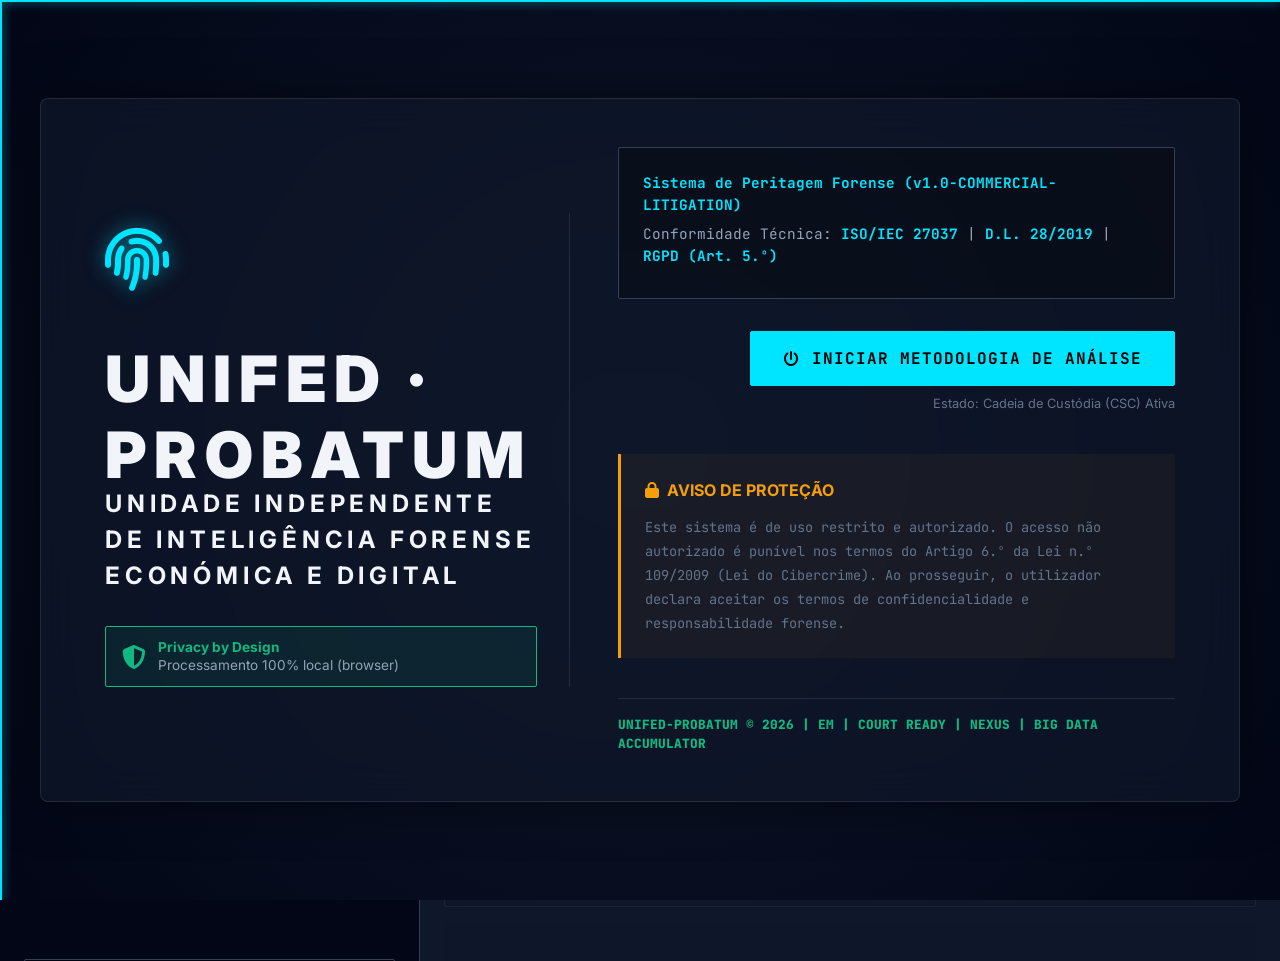
==== index.html @ 25120446 "Add files via upload" ====
<!DOCTYPE html>
<html lang="pt-PT">
<head>
    <meta charset="UTF-8">
    <meta name="viewport" content="width=device-width, initial-scale=1.0">
    <meta name="description" content="UNIFED - PROBATUM (Unidade Independente de Inteligência Forense Económica e Digital) v1.0 · ISO/IEC 27037 · D.L. 28/2019 · COURT READY · EVIDÊNCIA DE MATERIALIDADE">
    <meta name="author" content="UNIFED - PROBATUM · Unidade Independente de Inteligência Forense Económica e Digital">
    <title>UNIFED - PROBATUM · v1.0 · ISO/IEC 27037 · COURT READY · EVIDÊNCIA DE MATERIALIDADE</title>

    <link rel="icon" href="data:image/svg+xml,<svg xmlns='http://www.w3.org/2000/svg' viewBox='0 0 100 100'><text y='.9em' font-size='90'>🔬</text></svg>">

    <!-- ============================================================================
         KILLSWITCH SELETIVO (APENAS BLOQUEIA DOMÍNIOS RESTRITOS – PERMITE CDNs)
         ============================================================================ -->
    <script>
        (function() {
            'use strict';
            const LOG_PREFIX = "[PERÍCIA-BLOCKER]:";
            // Domínios que serão BLOQUEADOS (APIs externas, TSA, etc.)
            const BLOCKED_DOMAINS = [
                'api.anthropic.com',
                // 'api.unifed.com',   // ← desbloqueado para selagem TSA opcional (R2)
                'freetsa.org',
                'opentimestamps.org',
                'calendar.opentimestamps.org'
            ];
            function isBlocked(url) {
                if (!url) return false;
                return BLOCKED_DOMAINS.some(domain => url.indexOf(domain) !== -1);
            }
            // Fetch seletivo
            const originalFetch = window.fetch.bind(window); // Vinculação estrita ao escopo global
            window.fetch = function(...args) {
                const url = args[0];
                if (isBlocked(url)) {
                    console.warn(LOG_PREFIX + " Requisição bloqueada (domínio restrito):", url);
                    return Promise.reject(new Error("Network Isolation: domain blocked"));
                }
                return originalFetch(...args); // Invocação direta segura
            };
            // XHR seletivo
            const originalOpen = XMLHttpRequest.prototype.open;
            XMLHttpRequest.prototype.open = function(method, url) {
                if (isBlocked(url)) {
                    console.warn(LOG_PREFIX + " XHR bloqueado:", url);
                    this._aborted = true;
                    return;
                }
                return originalOpen.apply(this, arguments);
            };
            console.info(LOG_PREFIX + " ✅ Política de rede seletiva ativa (bloqueio apenas para domínios restritos).");
        })();
    </script>

    <!-- ────────────────────────────────────────────────────────────────────────────
         BIBLIOTECAS CRÍTICAS (CARREGADAS VIA CDN – COMPATÍVEL COM GITHUB PAGES)
         ──────────────────────────────────────────────────────────────────────────── -->
    <!-- CryptoJS (hash SHA‑256) -->
    <!-- R24-AUTH: config e autenticação carregados primeiro — obrigatório -->
    <script src="config.js"></script>
    <script src="auth.js"></script>
    <script src="libs/crypto-js.min.js"></script>

    <!-- pdfMake (geração de PDF) — vfs_fonts DEVE preceder pdfmake.min.js -->
    <script src="libs/vfs_fonts.js"></script>
    <script src="libs/pdfmake.min.js"></script>

    <!-- Chart.js (gráficos ATF) -->
    <script src="libs/chart.umd.min.js"></script>

    <!-- QRCode.js (QR codes) -->
    <script src="libs/qrcode.min.js"></script>

    <!-- JSZip (compactação dos pacotes .zip) -->
    <script src="libs/jszip.min.js"></script>

    <!-- jsPDF (fallback para alguns PDFs) -->
    <script src="libs/jspdf.umd.min.js"></script>

    <!-- Outras bibliotecas auxiliares (PapaParse, pdf.js, docx) -->
    <script src="libs/papaparse.min.js"></script>
    <script src="libs/pdf.min.js"></script>
    <script src="libs/docx/index.js"></script>

    <!-- Verificação de carregamento do pdfMake -->
    <script>
        (function waitForPdfMake() {
            if (typeof pdfMake !== 'undefined') {
                console.log('[OK] pdfMake carregado com sucesso');
                return;
            }
            console.warn('[AVISO] pdfMake ainda não disponível – a aguardar...');
            setTimeout(waitForPdfMake, 200);
        })();
    </script>

    <!-- FONTES E ICONES -->
    <link rel="preconnect" href="https://fonts.googleapis.com">
    <link rel="preconnect" href="https://fonts.gstatic.com" crossorigin>
    <link href="https://fonts.googleapis.com/css2?family=Orbitron:wght@400;700;900&family=Inter:wght@300;400;500;600;700;800;900&family=JetBrains+Mono:wght@400;500;600;700;800&display=swap" rel="stylesheet">
    <link rel="stylesheet" href="https://cdnjs.cloudflare.com/ajax/libs/font-awesome/6.4.0/css/all.min.css">

    <!-- FOLHAS DE ESTILO (locais) -->
    <link rel="stylesheet" href="style.css">
    <link rel="stylesheet" href="style_additions.css">

    <!-- CSS CRÍTICO DE EMERGÊNCIA – MODAIS DESCONGELADOS (mantido inalterado) -->
    <style>
        /* Modal overlay base — oculto por omissão, flex quando activo */
        .modal-overlay {
            display: none;
            position: fixed; top: 0; left: 0; width: 100%; height: 100%;
            background: rgba(10,15,30,0.95);
            z-index: 18000;
            align-items: center;
            justify-content: center;
        }
        .modal-overlay[style*="flex"] { display: flex !important; }

        .drop-zone.drag-over {
            border-color: #4ade80 !important;
            background: rgba(74,222,128,0.07) !important;
        }

        #custodyModal { display: none; }
        #custodyModal.active { display: flex !important; }

        #custodyLogContainer::-webkit-scrollbar { width: 6px; }
        #custodyLogContainer::-webkit-scrollbar-track { background: #0a0f1e; }
        #custodyLogContainer::-webkit-scrollbar-thumb { background: #334155; border-radius: 3px; }

        #openEvidenceModalBtn,
        #custodyChainTriggerBtn {
            opacity: 1 !important;
            pointer-events: auto !important;
            cursor: pointer !important;
        }

        #sandboxBanner,
        #sandboxBannerInline {
            position: relative !important;
            clear: both !important;
            z-index: 10 !important;
        }
        #sandboxBanner[style*="fixed"],
        #sandboxBannerInline[style*="fixed"],
        #sandboxBanner[style*="absolute"],
        #sandboxBannerInline[style*="absolute"] {
            position: relative !important;
        }
        #UNIFED_SANDBOX_ALERTS {
            display: none !important;
        }

        #atfModal .modal-content {
            max-width: 92vw !important;
            width: 92vw !important;
        }
        #atfChartCanvas {
            width: 100% !important;
            height: 320px !important;
            min-height: 280px !important;
            max-height: 380px !important;
            display: block !important;
        }
        #atfModal .modal-body { padding: 1rem 1.5rem !important; }

        .evidence-hash-item {
            padding: 0.4rem 0;
            border-bottom: 1px solid #1e293b;
            font-size: 0.7rem;
        }
        .evidence-hash-filename { color: #e2e8f0; margin-bottom: 2px; }
        .evidence-hash-value { color: #4ade80; word-break: break-all; }

        .custody-log-entry {
            padding: 0.5rem 0.75rem;
            border-left: 3px solid #00e5ff;
            margin-bottom: 0.5rem;
            background: rgba(0,229,255,0.03);
            border-radius: 0 4px 4px 0;
            font-size: 0.72rem;
            color: #94a3b8;
        }
        .custody-log-entry.warn  { border-left-color: #f59e0b; }
        .custody-log-entry.error { border-left-color: #ef4444; }
        .custody-log-entry.ok    { border-left-color: #4ade80; }

        #logsDisplayArea {
            font-family: 'JetBrains Mono', monospace;
            font-size: 0.72rem;
            color: #94a3b8;
            max-height: 420px;
            overflow-y: auto;
            padding: 0.5rem;
        }
    </style>

    <!-- Módulos internos (ordem de carga corrigida) -->

<script src="translations.js"></script>
<script src="unifed_questionnaire_50questions.js"></script>
<script src="unifed_merkle_engine.js"></script>
<script src="unifed_triada_export.js"></script>
<script src="script_injection.js"></script>
<script src="script.js"></script>
<script src="enrichment.js"></script>
<script src="nexus.js"></script>
<script src="unifed_architecture_report.js"></script>

    <script>
        (function() {
            if (typeof window._safePdfExport !== 'function') {
                window._safePdfExport = function() {
                    console.info('[UNIFED-PDF] _safePdfExport acionado (fallback seguro)');
                    if (typeof window.jspdf !== 'undefined' || typeof window.jsPDF !== 'undefined') {
                        try {
                            if (typeof window.exportPDF === 'function') {
                                window.exportPDF();
                            } else if (typeof window._unifedExportPdfRelatorio === 'function') {
                                window._unifedExportPdfRelatorio();
                            } else {
                                console.warn('[UNIFED-PDF] Nenhuma função de exportação PDF encontrada.');
                            }
                        } catch (e) {
                            console.error('[UNIFED-PDF] Erro na exportação segura:', e);
                        }
                    } else {
                        console.warn('[UNIFED-PDF] jsPDF não carregado. A aguardar...');
                        setTimeout(window._safePdfExport, 500);
                    }
                };
            }
        })();
    </script>

    <!-- ============================================================================
         VERIFICAÇÃO DE DEPENDÊNCIAS (ANTES DO DOMContentLoaded)
         Garante que todas as bibliotecas forenses essenciais foram carregadas.
         ============================================================================ -->
    <script>
        (function checkDependencies() {
            const requiredLibs = [
                { name: 'CryptoJS', global: 'CryptoJS' },
                { name: 'pdfMake', global: 'pdfMake' },
                { name: 'Chart', global: 'Chart' },
                { name: 'QRCode', global: 'QRCode' },
                { name: 'JSZip', global: 'JSZip' },
                { name: 'jspdf', global: 'jspdf' }    // Alguns usam window.jspdf
            ];
            const missing = [];
            for (const lib of requiredLibs) {
                if (typeof window[lib.global] === 'undefined') {
                    if (lib.global === 'jspdf' && typeof window.jsPDF !== 'undefined') continue;
                    missing.push(lib.name);
                }
            }
            if (missing.length) {
                console.error('[DEPENDENCIAS] ERRO CRÍTICO: Bibliotecas forenses não carregadas:', missing.join(', '));
                alert('⚠️ ERRO CRÍTICO: O sistema não pode funcionar offline.\nFaltam: ' + missing.join(', ') + 
                      '\n\nVerifique a sua ligação à Internet (as bibliotecas são carregadas via CDN).');
                throw new Error('Missing critical dependencies: ' + missing.join(', '));
            }
            console.log('[DEPENDENCIAS] ✅ Todas as bibliotecas forenses essenciais foram carregadas (CDN OK).');
        })();
    </script>
</head>
<body>

    <!-- SPLASH SCREEN -->
    <div id="welcome-screen" class="splash-screen" style="display:flex; z-index:99999;">
        <div class="laser-h"></div>
        <div class="laser-v"></div>
        <div class="splash-content">
            <div class="splash-left">
                <div class="splash-logo"><i class="fas fa-fingerprint"></i></div>
                <div>
                    <h1>UNIFED · PROBATUM</h1>
                    <h2>Unidade Independente de Inteligência Forense Económica e Digital</h2>
                </div>
                <div class="privacy-highlight">
                    <i class="fas fa-shield-alt"></i>
                    <span>
                        <strong>Privacy by Design</strong><br>
                        Processamento 100% local (browser)
                    </span>
                </div>
            </div>
            <div class="splash-right">
                <div class="metadata-panel">
                    <p><strong>Sistema de Peritagem Forense (v1.0-COMMERCIAL-LITIGATION)</strong></p>
                    <p>Conformidade Técnica: <strong>ISO/IEC 27037</strong> | <strong>D.L. 28/2019</strong> | <strong>RGPD (Art. 5.º)</strong></p>
                </div>
                <div class="action-buttons">
                    <button id="startAnalysisBtn" class="splash-btn primary">
                        <i class="fas fa-power-off"></i> INICIAR METODOLOGIA DE ANÁLISE
                    </button>
                    <p class="declaration-text">Estado: Cadeia de Custódia (CSC) Ativa</p>
                </div>
                <div class="splash-warning-box">
                    <p><i class="fas fa-lock"></i> AVISO DE PROTEÇÃO</p>
                    <small>
                        Este sistema é de uso restrito e autorizado. O acesso não autorizado é punível
                        nos termos do Artigo 6.º da Lei n.º 109/2009 (Lei do Cibercrime). Ao prosseguir,
                        o utilizador declara aceitar os termos de confidencialidade e responsabilidade forense.
                    </small>
                </div>
                <div class="version-footer">
                    UNIFED-PROBATUM © 2026 | EM | COURT READY | NEXUS | BIG DATA ACCUMULATOR
                </div>
            </div>
        </div>
    </div>

    <!-- LOADING OVERLAY -->
    <div id="loadingOverlay" class="loading-overlay" style="display:none;">
        <div class="loading-content">
            <div class="loading-spinner"><i class="fas fa-atom"></i></div>
            <h2>INICIALIZAÇÃO DO SISTEMA</h2>
            <p>A carregar módulos forenses BIG DATA...</p>
            <div class="loading-progress">
                <div id="loadingProgress" class="loading-progress-bar"></div>
            </div>
            <p id="loadingStatusText" class="loading-status">0%</p>
        </div>
    </div>

    <!-- MAIN CONTAINER -->
    <div id="mainContainer" class="main-container" style="display:none; opacity:0;">

        <!-- HEADER PRINCIPAL -->
        <header class="main-header">
            <div class="header-content">
                <div class="logo-section">
                    <i class="fas fa-balance-scale"></i>
                    <div>
                        <h1>UNIFED - PROBATUM <span class="version-badge">v1.0-COMMERCIAL-LITIGATION</span></h1>
                        <p class="subtitle" id="headerSubtitle">ISO/IEC 27037 | NIST SP 800-86 | INTERPOL · CSC | BIG DATA</p>
                    </div>
                </div>
                <div class="control-group">
                    <button id="closeMethodologyBtn" style="height:38px; font-size:11px; background:rgba(239,68,68,0.15); border:1px solid #ef4444; color:#ef4444; cursor:pointer; border-radius:6px; transition:all 0.3s; padding:0 16px; font-weight:bold; white-space:nowrap; margin-right:8px;" data-pt="🛑 Encerrar Sessão Pericial" data-en="🛑 Terminate Forensic Session">🛑 Encerrar Sessão Pericial</button>
                    <button id="demoModeBtn" class="btn-demo-nav"><i class="fas fa-flask"></i><span id="demoBtnText">CASO REAL (ANONIMIZADO)</span></button>
                    <button id="langToggleBtn" class="btn-lang-toggle"><i class="fas fa-globe"></i><span id="currentLangLabel">PT</span></button>
                    <button id="viewLogsHeaderBtn" class="btn-tool" title="Ver Registo de Atividades (Art. 30 RGPD)"><i class="fas fa-history"></i></button>
                </div>
                <div class="session-info">
                    <div class="timestamp-fbi">
                        <strong>SESSÃO:</strong> <span id="sessionIdDisplay" class="session-id">--------</span><br>
                        <span id="currentDate"></span> | <span id="currentTime"></span>
                    </div>
                </div>
            </div>
        </header>

        <div class="app-container">

            <!-- SIDEBAR -->
            <aside class="sidebar">
                <div class="sidebar-header-fixed">
                    <h3 id="sidebarIdTitle" data-pt="IDENTIFICAÇÃO DO CONTRIBUINTE" data-en="TAXPAYER IDENTIFICATION">
                        <i class="fas fa-user-shield"></i> IDENTIFICAÇÃO DO CONTRIBUINTE
                    </h3>
                    <div class="client-identification-fixed">
                        <div class="form-group-fixed">
                            <label id="lblClientName" for="clientNameFixed" data-pt="Nome / Denominação Social" data-en="Name / Corporate Name">
                                <i class="fas fa-id-card"></i> Nome / Denominação Social
                            </label>
                            <input type="text" id="clientNameFixed" placeholder="Nome completo ou empresa">
                        </div>
                        <div class="form-group-fixed">
                            <label id="lblNIF" for="clientNIFFixed" data-pt="NIF" data-en="Tax ID / NIF">
                                <i class="fas fa-hashtag"></i> NIF
                            </label>
                            <input type="text" id="clientNIFFixed" placeholder="123456789" maxlength="9">
                        </div>
                        <div class="btn-group-fixed">
                            <button id="registerClientBtnFixed" class="btn-primary">
                                <i class="fas fa-check-double"></i>
                                <span id="btnRegister" data-pt="VALIDAR IDENTIDADE" data-en="VALIDATE IDENTITY">VALIDAR IDENTIDADE</span>
                            </button>
                        </div>
                        <div id="clientStatusFixed" class="client-status-fixed" style="display:none;">
                            <i class="fas fa-shield-alt"></i>
                            <span id="clientNameDisplayFixed"></span> | NIF: <span id="clientNifDisplayFixed"></span>
                        </div>
                    </div>
                </div>

                <div class="sidebar-filters">
                    <h3 id="sidebarParamTitle"><i class="fas fa-sliders-h"></i> PARÂMETROS DE AUDITORIA FORENSE</h3>
                    <div class="info-fixed">
                        <div class="info-item">
                            <span class="info-label" id="lblFiscalYear"><i class="fas fa-calendar-alt"></i> ANO FISCAL EM EXAME</span>
                            <select id="anoFiscal"></select>
                        </div>
                        <div class="info-item">
                            <span class="info-label" id="lblPeriodo"><i class="fas fa-clock"></i> PERÍODO TEMPORAL</span>
                            <select id="periodoAnalise">
                                <option value="anual" data-pt="Exercício Completo (Anual)" data-en="Full Fiscal Year (Annual)">Exercício Completo (Anual)</option>
                                <option value="1s" data-pt="1.º Semestre" data-en="1st Semester">1.º Semestre</option>
                                <option value="2s" data-pt="2.º Semestre" data-en="2nd Semester">2.º Semestre</option>
                                <option value="trimestral" data-pt="Trimestral" data-en="Quarterly">Trimestral</option>
                                <option value="mensal" data-pt="Mensal" data-en="Monthly">Mensal</option>
                            </select>
                        </div>
                        <div class="info-item" id="trimestralSelectorContainer" style="display:none;">
                            <span class="info-label"><i class="fas fa-filter"></i> TRIMESTRE ACTIVO</span>
                            <select id="trimestralSelector">
                                <option value="1">1.º Trimestre</option>
                                <option value="2">2.º Trimestre</option>
                                <option value="3">3.º Trimestre</option>
                                <option value="4">4.º Trimestre</option>
                            </select>
                        </div>
                        <div class="info-item">
                            <span class="info-label" id="lblPlatform"><i class="fas fa-mobile-alt"></i> PLATAFORMA DIGITAL</span>
                            <select id="selPlatformFixed">
                                <option value="bolt">Bolt Operations OÜ</option>
                                <option value="uber">Uber B.V.</option>
                                <option value="freenow">FREE NOW</option>
                                <option value="cabify">Cabify</option>
                                <option value="indrive">inDrive</option>
                                <option value="outra">Plataforma A</option>
                            </select>
                        </div>
                    </div>
                </div>

                <div class="evidence-management-section-solid">
                    <button id="openEvidenceModalBtn" class="evidence-management-btn-solid">
                        <span><i class="fas fa-folder-open"></i> <span id="btnEvidence">GESTÃO DE EVIDÊNCIAS</span></span>
                        <span id="evidenceCountTotal" class="evidence-count-solid">0</span>
                    </button>
                    <div class="counters-compact">
                        <div class="counter-item-compact"><span id="controlCountCompact" class="counter-value-compact">0</span><span class="counter-label-compact">CTRL</span></div>
                        <div class="counter-item-compact"><span id="saftCountCompact" class="counter-value-compact">0</span><span class="counter-label-compact">SAF-T</span></div>
                        <div class="counter-item-compact"><span id="invoiceCountCompact" class="counter-value-compact">0</span><span class="counter-label-compact">FAT</span></div>
                        <div class="counter-item-compact"><span id="statementCountCompact" class="counter-value-compact">0</span><span class="counter-label-compact">EXT</span></div>
                        <div class="counter-item-compact"><span id="dac7CountCompact" class="counter-value-compact">0</span><span class="counter-label-compact">DAC7</span></div>
                    </div>
                    <button id="analyzeBtn" class="btn-forensic" disabled>
                        <i class="fas fa-search-dollar"></i> <span id="btnAnalyze">EXECUTAR PERÍCIA</span>
                    </button>
                </div>

                <div class="conformity-seals">
                    <h4><i class="fas fa-certificate"></i> <span data-pt="CERTIFICAÇÕES & CONFORMIDADE" data-en="CERTIFICATIONS & COMPLIANCE">CERTIFICAÇÕES & CONFORMIDADE</span></h4>
                    <div class="seals-grid">
                        <div class="seal-item" title="ISO/IEC 27001"><i class="fas fa-shield-alt"></i> ISO 27001</div>
                        <div class="seal-item" title="ISO/IEC 27035"><i class="fas fa-shield-virus"></i> ISO 27035</div>
                        <div class="seal-item" title="ISO/IEC 27037"><i class="fas fa-microchip"></i> ISO 27037</div>
                    </div>
                    <div class="privacy-badge">
                        <i class="fas fa-lock"></i>
                        <span><strong>Privacy by Design</strong><br>
                        <span data-pt="Processamento 100% local (browser)" data-en="100% local processing (browser)">Processamento 100% local (browser)</span></span>
                    </div>
                    <button id="forensicWipeBtn" class="btn-wipe">
                        <i class="fas fa-broom"></i> <span id="wipeBtnText">PURGA TOTAL DE DADOS (LIMPEZA BINÁRIA)</span>
                    </button>
                </div>
            </aside>

            <!-- ÁREA PRINCIPAL -->
            <main class="analysis-area">

                <!-- TOOLBAR -->
                <div class="toolbar-section pure-toolbar-unified">
                    <button id="atfModalBtn" class="pure-btn-led led-blue l1-btn" data-pt="⏳ TENDÊNCIA ATF" data-en="⏳ ATF TREND">⏳ TENDÊNCIA ATF</button>
                    <button id="exportJSONBtn" class="pure-btn-led led-silver l1-btn" data-pt="EXPORTAR JSON" data-en="EXPORT JSON">EXPORTAR JSON</button>
                    <button id="resetBtn" class="pure-btn-led led-silver l1-btn" data-pt="REINICIAR" data-en="RESET">REINICIAR</button>
                    <button id="clearConsoleBtn" class="pure-btn-led led-silver l1-btn" data-pt="LIMPAR CONSOLE" data-en="CLEAR CONSOLE">
                        <span id="clearConsoleBtnText">LIMPAR CONSOLE</span>
                    </button>
                    <button id="exportInspectionBtn" class="pure-btn-led led-silver l1-btn" data-pt="EXPORTAR INSPECÇÃO" data-en="EXPORT INSPECTION">
                        <i class="fas fa-search"></i> <span data-pt="EXPORTAR INSPECÇÃO" data-en="EXPORT INSPECTION">EXPORTAR INSPECÇÃO</span>
                    </button>
                    <div id="triadaContainer" class="triada-row">
                        <button id="exportLawyerBtn" class="pure-btn-led" style="height:65px;">
                            ⚖️<span data-pt="Exportar Pacote Advogado (Parecer, Petição, Anexo Custódia + JSON)" data-en="Export Lawyer Package (Expert Opinion, Petition, Custody Annex + JSON)">Exportar Pacote Advogado (Parecer, Petição, Anexo Custódia + JSON)</span>
                        </button>
                        <button id="exportAnalystBtn" class="pure-btn-led" style="height:65px;">
                            🔎<span data-pt="Exportar Pacote Analista (Parecer Técnico Forense + JSON)" data-en="Export Analyst Package (Forensic Technical Report + JSON)">Exportar Pacote Analista (Parecer Técnico Forense + JSON)</span>
                        </button>
                    </div>
                </div>

                <!-- MÓDULO SAF-T -->
                <div class="module-row">
                    <div class="module-card full-width">
                        <h4 id="moduleSaftTitle" data-pt="MÓDULO SAF-T (EXTRAÇÃO)" data-en="SAF-T MODULE (EXTRACTION)">
                            <i class="fas fa-file-code"></i> MÓDULO SAF-T (EXTRAÇÃO)
                        </h4>
                        <div class="module-values grid-3">
                            <div class="kpi-card highlight"><h4 id="saftIliquidoLabel">Valor Ilíquido Total</h4><p id="saftIliquidoValue">0,00 €</p><span class="file-source-badge" id="saftIliquidoSource"></span></div>
                            <div class="kpi-card highlight"><h4 id="saftIvaLabel">Total IVA</h4><p id="saftIvaValue">0,00 €</p><span class="file-source-badge" id="saftIvaSource"></span></div>
                            <div class="kpi-card highlight"><h4 id="saftBrutoLabel">Valor Bruto Total</h4><p id="saftBrutoValue">0,00 €</p><span class="file-source-badge" id="saftBrutoSource"></span></div>
                        </div>
                    </div>
                </div>

                <!-- MÓDULO EXTRATOS -->
                <div class="module-row">
                    <div class="module-card full-width">
                        <h4 id="moduleStatementTitle"><i class="fas fa-file-contract"></i> MÓDULO EXTRATOS (MAPEAMENTO)</h4>
                        <div class="module-values">
                            <div class="grid-3" style="margin-bottom:0.75rem;">
                                <div class="kpi-card highlight"><h4 id="stmtGanhosLabel">Ganhos</h4><p id="stmtGanhosValue">0,00 €</p><span class="file-source-badge" id="stmtGanhosSource"></span></div>
                                <div class="kpi-card"><h4 id="stmtDespesasLabel">Despesas/Comissões</h4><p id="stmtDespesasValue">0,00 €</p><span class="file-source-badge" id="stmtDespesasSource"></span></div>
                                <div class="kpi-card"><h4 id="stmtGanhosLiquidosLabel">Ganhos Líquidos</h4><p id="stmtGanhosLiquidosValue">0,00 €</p><span class="file-source-badge" id="stmtGanhosLiquidosSource"></span></div>
                            </div>
                        </div>
                    </div>
                </div>

                <!-- MÓDULO DAC7 -->
                <div class="module-row">
                    <div class="module-card full-width">
                        <h4 id="moduleDac7Title"><i class="fas fa-envelope-open-text"></i> MÓDULO DAC7 (DECOMPOSIÇÃO)</h4>
                        <div class="module-values grid-4">
                            <div class="kpi-card"><h4 id="dac7Q1Label">1.º TRI</h4><p id="dac7Q1Value">0,00 €</p><span class="file-source-badge" id="dac7Q1Source"></span></div>
                            <div class="kpi-card"><h4 id="dac7Q2Label">2.º TRI</h4><p id="dac7Q2Value">0,00 €</p><span class="file-source-badge" id="dac7Q2Source"></span></div>
                            <div class="kpi-card"><h4 id="dac7Q3Label">3.º TRI</h4><p id="dac7Q3Value">0,00 €</p><span class="file-source-badge" id="dac7Q3Source"></span></div>
                            <div class="kpi-card"><h4 id="dac7Q4Label">2.º Semestre</h4><p id="dac7Q4Value">0,00 €</p><span class="file-source-badge" id="dac7Q4Source"></span></div>
                        </div>
                    </div>
                </div>

                <!-- ALERTAS DE DOIS EIXOS -->
                <div class="dashboard-fixed" id="twoAxisAlerts">
                    <div class="stat-card warning" id="revenueGapCard" style="display:none;">
                        <h4><i class="fas fa-chart-line"></i> <span id="revenueGapTitle">OMISSÃO DE FATURAMENTO</span></h4>
                        <p id="revenueGapValue">0,00 €</p>
                        <span class="stat-desc" id="revenueGapDesc">SAF-T Bruto vs Ganhos</span>
                    </div>
                    <div class="stat-card alert" id="expenseGapCard" style="display:none;">
                        <h4><i class="fas fa-percentage"></i> <span id="expenseGapTitle">OMISSÃO DE CUSTOS/IVA</span></h4>
                        <p id="expenseGapValue">0,00 €</p>
                        <span class="stat-desc" id="expenseGapDesc">Despesas/Comissões (Extrato) vs Faturadas (BTF)</span>
                    </div>
                    <div class="stat-card alert" id="omissaoDespesasPctCard" style="display:none;">
                        <h4><i class="fas fa-percent"></i> <span id="omissaoDespesasPctTitle">Percentagem Cobrada Pela Plataforma</span></h4>
                        <p id="omissaoDespesasPctValue">0,00 %</p>
                        <span class="stat-desc" id="omissaoDespesasPctDesc">(Despesas/Comissões / Ganhos Extrato) × 100</span>
                    </div>
                </div>

                <!-- QUANTUM BOX -->
                <div id="quantumBox" class="quantum-box" style="display:none;">
                    <h4 id="quantumTitle"><i class="fas fa-balance-scale"></i> CÁLCULO TRIBUTÁRIO FORENSE · PROVA RAINHA</h4>
                    <div id="quantumValue" class="quantum-value">0,00 €</div>
                    <p id="quantumFormula" class="quantum-formula">Diferencial de Base em Análise vs Faturada</p>
                    <p id="quantumNote" class="quantum-formula"
                       data-pt="IVA 23% (Omissão Custos): 0,00 € | IVA 6% (SAF-T Ilíquido): 0,00 €"
                       data-en="VAT 23% (Cost Omission): 0.00 € | VAT 6% (SAF-T Net): 0.00 €">
                        IVA 23% (Omissão Custos): 0,00 € | IVA 6% (SAF-T Ilíquido): 0,00 €
                    </p>
                    <div id="quantumBreakdown" class="quantum-breakdown"></div>
                </div>

                <!-- VEREDICTO -->
                <div id="verdictDisplay" class="verdict-display">
                    <p class="verdict-title" id="verdictPercentLabel">PARECER TÉCNICO N.º <span id="verdictSessionId">--------</span></p>
                    <p id="verdictLevel" class="verdict-level">AGUARDANDO ANÁLISE</p>
                    <p id="verdictPercentValue" class="verdict-percent">
                        <span data-pt="Discrepância:" data-en="Discrepancy:">Discrepância:</span>
                        <span id="verdictPercentSpan">0,00%</span>
                    </p>
                    <div id="verdictDesc" class="verdict-desc">Execute a perícia para obter o veredicto.</div>
                    <div id="verdictLegal" class="verdict-legal" style="margin-top:1rem; font-size:0.8rem; color:var(--text-secondary); border-top:1px dashed var(--border-color); padding-top:0.5rem;"></div>
                </div>

                <!-- BIG DATA ALERT -->
                <div id="bigDataAlert" class="bigdata-alert smoking-gun" style="display:none;">
                    <i class="fas fa-radiation"></i>
                    <div>
                        <h4 id="alertCriticalTitle">EVIDÊNCIA DE MATERIALIDADE · DIVERGÊNCIA CRÍTICA</h4>
                        <p id="alertOmissionText">Despesas/Comissões (Extrato) vs Faturadas (Plataforma):</p>
                        <strong id="alertDeltaValue" style="font-size:1.2rem; color:var(--warn-primary);">0,00 €</strong>
                        <small id="alertAccumulatedNote">Diferencial de Base em Análise</small>
                    </div>
                </div>

                <!-- DASHBOARD ALERTAS -->
                <div class="dashboard-fixed" id="dashboardAlerts"></div>

                <!-- SMOKING GUNS: movidos para #pureDashboard via panel.html -->

                <!-- AUXILIARY HELPER SECTION -->
                <div id="auxiliaryHelperSection" style="display:none;">
                    <div id="auxBoxPortagens" style="display:none;">
                        <span id="auxBoxPortagensLabel"></span>
                        <span id="auxBoxPortagensDesc"></span>
                    </div>
                    <div id="auxDac7ReconciliationNote" style="display:none;">
                        <span id="auxDac7NoteValue"></span>
                        <span id="auxDac7NoteValueQ"></span>
                    </div>
                </div>

                <!-- KPI SECTION -->
                <div class="kpi-section">
                    <h3 id="kpiTitle"><i class="fas fa-project-diagram"></i> TRIANGULAÇÃO FINANCEIRA · BIG DATA ALGORITHM v13.0</h3>
                    <div class="kpi-grid">
                        <div class="kpi-card highlight"><h4 id="kpiGross">GANHOS (EXTRATO)</h4><p id="kpiGrossValue">0,00 €</p></div>
                        <div class="kpi-card" id="kpiCommCard"><h4 id="kpiCommText">DESPESAS/COMISSÕES</h4><p id="kpiCommValue">0,00 €</p></div>
                        <div class="kpi-card"><h4 id="kpiNetText">LÍQUIDO (EXTRATO)</h4><p id="kpiNetValue">0,00 €</p></div>
                        <div class="kpi-card danger" id="kpiInvCard"><h4 id="kpiInvText">FATURADO</h4><p id="kpiInvValue">0,00 €</p></div>
                    </div>
                </div>

                <!-- GRÁFICOS -->
                <div class="chart-section">
                    <h3 id="chartTitle"><i class="fas fa-chart-line"></i> ANÁLISE DE DISCREPÂNCIAS · GAP FORENSE</h3>
                    <div class="chart-container"><canvas id="mainChart"></canvas></div>
                </div>
                <div class="chart-section">
                    <h3 id="chartTitle2"><i class="fas fa-chart-bar"></i> DISCREPÂNCIA SAF-T vs DAC7</h3>
                    <div class="chart-container"><canvas id="discrepancyChart"></canvas></div>
                </div>

                <!-- PURE DASHBOARD -->
                <div id="pureDashboardWrapper" style="display:none;"></div>
<section id="pureDashboard" class="pure-section" aria-label="Painel Prova Pericial v1.0-COMMERCIAL-LITIGATION">

  <!-- ── HEADER DA SECÇÃO ────────────────────────────────────────────────── -->
  <div class="pure-section-header">
    <div class="pure-section-title">
      <span class="pure-badge-version">v1.0-COMMERCIAL-LITIGATION</span>
      <span id="pure-title-text" data-pt="RECONSTITUIÇÃO DA VERDADE MATERIAL — SESSÃO" data-en="RECONSTRUCTION OF MATERIAL TRUTH — SESSION">RECONSTITUIÇÃO DA VERDADE MATERIAL — SESSÃO</span>
      <span id="pure-session-id" class="pure-mono" data-i18n-ignore>UNIFED-DIAMOND</span>
    </div>
    <div class="pure-session-badge">
      <span class="pure-label">SHA-256 DYNAMIC</span>
      <span id="pure-hash-prefix" class="pure-mono pure-hash" data-i18n-ignore>GERANDO...</span>
    </div>
    <div class="pure-sidebar-id" style="margin-top: 8px;">
      <h3 id="sidebarIdTitle" data-pt="IDENTIFICAÇÃO DO CONTRIBUINTE" data-en="TAXPAYER IDENTIFICATION">IDENTIFICAÇÃO DO CONTRIBUINTE</h3>
    </div>
  </div>

  <!-- ── GRID DE PAINÉIS (pure-card-grid) ─────────────────────────────────── -->
  <div class="pure-card-grid">

  <!-- ── PAINEL I · RECONSTITUIÇÃO FINANCEIRA ────────────────────────────── -->
  <div class="pure-card" id="pureFinancialCard">
    <h3 class="pure-card-title">
      <span class="pure-icon">🔬</span>
      <span id="pure-card1-title" data-pt="I. RECONSTITUIÇÃO DA VERDADE MATERIAL (EXTRATO vs SAF-T vs DAC7)" data-en="I. RECONSTRUCTION OF MATERIAL TRUTH (STATEMENT vs SAF-T vs DAC7)">I. RECONSTITUIÇÃO DA VERDADE MATERIAL (EXTRATO vs SAF-T vs DAC7)</span>
    </h3>
    <div class="pure-data-grid pure-3col">

      <div class="pure-data-block">
        <div class="pure-data-label" id="pure-label-ganhos" data-pt="Ganhos (Extrato Ledger)" data-en="Earnings (Ledger Statement)">Ganhos (Extrato Ledger)</div>
        <div id="pure-ganhos-reais" class="pure-data-value pure-value-primary" data-i18n-ignore>€ 0,00</div>
        <div class="pure-data-sub" id="pure-sub-ganhos" data-pt="Fonte primária · Viagens efectuadas" data-en="Primary source · Trips completed">Fonte primária · Viagens efectuadas</div>
      </div>

      <div class="pure-data-block">
        <div class="pure-data-label" id="pure-label-despesas" data-pt="Despesas / Comissões (BTOR)" data-en="Expenses / Commissions (BTOR)">Despesas / Comissões (BTOR)</div>
        <div id="pure-despesas-reais" class="pure-data-value pure-value-warn" data-i18n-ignore>€ 0,00</div>
        <div class="pure-data-sub" id="pure-sub-despesas" data-pt="Retidas pela plataforma (extrato)" data-en="Withheld by platform (statement)">Retidas pela plataforma (extrato)</div>
      </div>

      <div class="pure-data-block">
        <div class="pure-data-label" id="pure-label-liquido" data-pt="Ganhos Líquidos (Extrato)" data-en="Net Earnings (Statement)">Ganhos Líquidos (Extrato)</div>
        <div id="pure-liquido-real" class="pure-data-value pure-value-neutral" data-i18n-ignore>€ 0,00</div>
        <div class="pure-data-sub" id="pure-sub-liquido" data-pt="Ganhos − Despesas (extrato real)" data-en="Earnings − Expenses (actual statement)">Ganhos − Despesas (extrato real)</div>
      </div>

      <div class="pure-data-block">
        <div class="pure-data-label" id="pure-label-saft" data-pt="SAF-T Bruto (Declarado)" data-en="SAF-T Gross (Declared)">SAF-T Bruto (Declarado)</div>
        <div id="pure-saft-bruto" class="pure-data-value pure-value-neutral" data-i18n-ignore>€ 0,00</div>
        <div class="pure-data-sub" id="pure-sub-saft" data-pt="Faturação interna plataforma" data-en="Platform internal invoicing">Faturação interna plataforma</div>
      </div>

      <div class="pure-data-block">
        <div class="pure-data-label" id="pure-label-dac7" data-pt="DAC7 (Reportado à AT)" data-en="DAC7 (Reported to TA)">DAC7 (Reportado à AT)</div>
        <div id="pure-dac7-total" class="pure-data-value pure-value-neutral" data-i18n-ignore>€ 0,00</div>
        <div class="pure-data-sub" id="pure-sub-dac7" data-pt="2.º Semestre 2024 (Q4 activo)" data-en="2nd Semester 2024 (Q4 active)">2.º Semestre 2024 (Q4 activo)</div>
      </div>

      <div class="pure-data-block">
        <div class="pure-data-label" id="pure-label-fatura" data-pt="Comissões Faturadas (BTF)" data-en="Invoiced Commissions (BTF)">Comissões Faturadas (BTF)</div>
        <div id="pure-fatura-btf" class="pure-data-value pure-value-warn" data-i18n-ignore>€ 0,00</div>
        <div class="pure-data-sub" id="pure-sub-fatura" data-pt="Valor em faturas emitidas (PT1124/PT1125)" data-en="Value in issued invoices (PT1124/PT1125)">Valor em faturas emitidas (PT1124/PT1125)</div>
      </div>

    </div>
  </div>

  <!-- ── PAINEL II · ELEMENTOS DE PROVA DETERMINANTES — REVELAÇÃO DINÂMICA ─── -->
  <div class="pure-card pure-card-alert" id="pureDiscCard">
    <h3 class="pure-card-title">
      <span class="pure-icon">🔬</span>
      <span id="pure-card2-title" data-pt="II. EVIDÊNCIA DE MATERIALIDADE" data-en="II. MATERIALITY EVIDENCE">II. EVIDÊNCIA DE MATERIALIDADE</span>
    </h3>

    <div style="margin-bottom: 16px;">
      <span id="pure-sg-title" class="pure-sg-section-label" data-pt="🔫 PROVAS RAINHA · DIVERGÊNCIA CRÍTICA" data-en="🔫 SMOKING GUNS · CRITICAL DIVERGENCE" style="display: inline-block; background: #0f172a; padding: 4px 12px; border-radius: 16px; font-size: 12px; font-weight: bold; letter-spacing: 1px; border-left: 3px solid #ef4444;">🔫 PROVAS RAINHA · DIVERGÊNCIA CRÍTICA</span>
    </div>

    <!-- R24-TABLE: substituição dos div.pure-sg por tabela real de 5 colunas -->
    <div class="pure-sg-container" style="overflow-x:auto;">
      <table id="smoking-gun-table" style="width:100%; border-collapse:collapse; table-layout:fixed; display:none; margin-top:4px; border:1px solid rgba(0,229,255,0.18); border-radius:6px; overflow:hidden;">
        <colgroup>
          <col style="width:20%;">
          <col style="width:16%;">
          <col style="width:16%;">
          <col style="width:22%;">
          <col style="width:26%;">
        </colgroup>
        <thead>
          <tr style="background:#080f1e;">
            <th style="padding:8px 12px; font-size:0.65rem; font-weight:700; color:#64748b; text-align:left; letter-spacing:0.08em; border-bottom:1px solid rgba(0,229,255,0.12);">PROVA RAINHA</th>
            <th style="padding:8px 12px; font-size:0.65rem; font-weight:700; color:#64748b; text-align:center; letter-spacing:0.08em; border-bottom:1px solid rgba(0,229,255,0.12);">VALOR BASE</th>
            <th style="padding:8px 12px; font-size:0.65rem; font-weight:700; color:#64748b; text-align:center; letter-spacing:0.08em; border-bottom:1px solid rgba(0,229,255,0.12);">VALOR DECLARADO</th>
            <th style="padding:8px 12px; font-size:0.65rem; font-weight:700; color:#64748b; text-align:center; letter-spacing:0.08em; border-bottom:1px solid rgba(0,229,255,0.12);">DELTA / %</th>
            <th style="padding:8px 12px; font-size:0.65rem; font-weight:700; color:#64748b; text-align:left;  letter-spacing:0.08em; border-bottom:1px solid rgba(0,229,255,0.12);">VIOLAÇÃO LEGAL</th>
          </tr>
        </thead>
        <tbody>
          <!-- PROVA RAINHA II — OMISSÃO DE FATURAÇÃO -->
          <tr id="smoking-gun-2" style="display:none;">
            <td style="padding:14px 12px; vertical-align:middle; border-right:1px solid rgba(239,68,68,0.15); border-bottom:1px solid rgba(239,68,68,0.1); background:rgba(239,68,68,0.04); border-left:3px solid #ef4444;">
              <div style="font-size:0.7rem; font-weight:800; color:#ef4444; margin-bottom:4px;" id="pure-sg2-label"
                   data-pt="🔫 PROVA RAINHA II" data-en="🔫 SMOKING GUN II">🔫 PROVA RAINHA II</div>
              <div style="font-size:0.72rem; color:#cbd5e1; line-height:1.4;">Omissão de Faturação<br>(Subdeclaração)</div>
            </td>
            <td style="padding:14px 12px; vertical-align:middle; text-align:center; border-right:1px solid rgba(239,68,68,0.1); border-bottom:1px solid rgba(239,68,68,0.1); background:#0a1628;">
              <div style="font-size:0.62rem; color:#64748b; text-transform:uppercase; letter-spacing:0.06em; margin-bottom:6px;"
                   id="pure-sg2-btor-label" data-pt="BTOR (Extrato)" data-en="BTOR (Statement)">BTOR (Extrato)</div>
              <div style="font-size:1.05rem; font-weight:800; color:#f8fafc; font-family:'JetBrains Mono',monospace;"
                   id="pure-sg2-btor-val" data-i18n-ignore>€ 0,00</div>
            </td>
            <td style="padding:14px 12px; vertical-align:middle; text-align:center; border-right:1px solid rgba(239,68,68,0.1); border-bottom:1px solid rgba(239,68,68,0.1); background:#0a1628;">
              <div style="font-size:0.62rem; color:#64748b; text-transform:uppercase; letter-spacing:0.06em; margin-bottom:6px;"
                   id="pure-sg2-btf-label" data-pt="BTF (Fatura)" data-en="BTF (Invoice)">BTF (Fatura)</div>
              <div style="font-size:1.05rem; font-weight:800; color:#f8fafc; font-family:'JetBrains Mono',monospace;"
                   id="pure-sg2-btf-val" data-i18n-ignore>€ 0,00</div>
            </td>
            <td style="padding:14px 12px; vertical-align:middle; text-align:center; border-right:1px solid rgba(239,68,68,0.15); border-bottom:1px solid rgba(239,68,68,0.1); background:rgba(239,68,68,0.07);">
              <div style="font-size:0.65rem; font-weight:800; color:#ef4444; text-transform:uppercase; letter-spacing:0.05em; margin-bottom:6px;"
                   id="pure-sg2-delta-label" data-pt="OMISSÃO DE FATURAÇÃO" data-en="INVOICE OMISSION">OMISSÃO DE FATURAÇÃO</div>
              <div style="font-size:1.3rem; font-weight:900; color:#ef4444; font-family:'JetBrains Mono',monospace; line-height:1.1;"
                   id="pure-sg2-delta" data-i18n-ignore>€ 0,00</div>
              <div style="font-size:0.82rem; font-weight:600; color:#f87171; margin-top:4px;"
                   id="pure-sg2-pct" data-i18n-ignore>(0%)</div>
            </td>
            <td style="padding:14px 12px; vertical-align:middle; border-bottom:1px solid rgba(239,68,68,0.1); background:#080f1e;">
              <div style="font-size:0.64rem; color:#94a3b8; line-height:1.6;"
                   id="pure-sg2-legal"
                   data-pt="Violação: Art. 103.º (Obrigação Declarativa) · Art. 78.º CIVA (Faturação) · Art. 125.º CPP (Prova Pericial)"
                   data-en="Violation: Art. 103 (Reporting Obligation) · Art. 78 CIVA (Invoicing) · Art. 125 CPP (Expert Evidence)">
                Violação: Art. 103.º (Obrigação Declarativa) · Art. 78.º CIVA (Faturação) · Art. 125.º CPP (Prova Pericial)
              </div>
            </td>
          </tr>
          <!-- PROVA RAINHA I — RETENÇÃO ILÍCITA DE COMISSÕES -->
          <tr id="smoking-gun-1" style="display:none;">
            <td style="padding:14px 12px; vertical-align:middle; border-right:1px solid rgba(245,158,11,0.15); background:rgba(245,158,11,0.04); border-left:3px solid #f59e0b;">
              <div style="font-size:0.7rem; font-weight:800; color:#f59e0b; margin-bottom:4px;" id="pure-sg1-label"
                   data-pt="🔫 PROVA RAINHA I" data-en="🔫 SMOKING GUN I">🔫 PROVA RAINHA I</div>
              <div style="font-size:0.72rem; color:#cbd5e1; line-height:1.4;">Retenção Ilícita<br>de Comissões</div>
            </td>
            <td style="padding:14px 12px; vertical-align:middle; text-align:center; border-right:1px solid rgba(245,158,11,0.1); background:#0a1628;">
              <div style="font-size:0.62rem; color:#64748b; text-transform:uppercase; letter-spacing:0.06em; margin-bottom:6px;"
                   id="pure-sg1-saft-label" data-pt="SAF-T (Bruto)" data-en="SAF-T (Gross)">SAF-T (Bruto)</div>
              <div style="font-size:1.05rem; font-weight:800; color:#f8fafc; font-family:'JetBrains Mono',monospace;"
                   id="pure-sg1-saft-val" data-i18n-ignore>€ 0,00</div>
            </td>
            <td style="padding:14px 12px; vertical-align:middle; text-align:center; border-right:1px solid rgba(245,158,11,0.1); background:#0a1628;">
              <div style="font-size:0.62rem; color:#64748b; text-transform:uppercase; letter-spacing:0.06em; margin-bottom:6px;"
                   id="pure-sg1-dac7-label" data-pt="DAC7 (AT)" data-en="DAC7 (TA)">DAC7 (AT)</div>
              <div style="font-size:1.05rem; font-weight:800; color:#f8fafc; font-family:'JetBrains Mono',monospace;"
                   id="pure-sg1-dac7-val" data-i18n-ignore>€ 0,00</div>
            </td>
            <td style="padding:14px 12px; vertical-align:middle; text-align:center; border-right:1px solid rgba(245,158,11,0.15); background:rgba(245,158,11,0.06);">
              <div style="font-size:0.65rem; font-weight:800; color:#f59e0b; text-transform:uppercase; letter-spacing:0.05em; margin-bottom:6px;"
                   id="pure-sg1-delta-label" data-pt="DISCREPÂNCIA" data-en="DISCREPANCY">DISCREPÂNCIA</div>
              <div style="font-size:1.3rem; font-weight:900; color:#f59e0b; font-family:'JetBrains Mono',monospace; line-height:1.1;"
                   id="pure-sg1-delta" data-i18n-ignore>€ 0,00</div>
              <div style="font-size:0.82rem; font-weight:600; color:#fbbf24; margin-top:4px;"
                   id="pure-sg1-pct" data-i18n-ignore>(0%)</div>
            </td>
            <td style="padding:14px 12px; vertical-align:middle; background:#080f1e;">
              <div style="font-size:0.64rem; color:#94a3b8; line-height:1.6;"
                   id="pure-sg1-legal"
                   data-pt="Violação: Art. 406.º CC (Declaração SAF-T) · Lei 8/2012 (DAC7) · Art. 125.º CPP"
                   data-en="Violation: Art. 406 CC (SAF-T Declaration) · Law 8/2012 (DAC7) · Art. 125 CPP">
                Violação: Art. 406.º CC (Declaração SAF-T) · Lei 8/2012 (DAC7) · Art. 125.º CPP
              </div>
            </td>
          </tr>
        </tbody>
      </table>
    </div>
  </div>

  <!-- ── PAINEL II-B · NOVO CARD: COLARINHO BRANCO (Criminalidade Financeira) ─ -->
  <!-- RETIFICAÇÃO R24-2.2: cards IVA 23% e IVA 6% -->
  <div class="pure-card" id="iva23Card" style="display:none; margin-bottom:8px;">
    <h4 id="iva23CardTitle" data-pt="IVA 23% — Cenário A (Comissões)" data-en="VAT 23% — Scenario A (Commissions)">IVA 23% — Cenário A (Comissões)</h4>
    <p id="iva23Value" data-i18n-ignore style="font-size:1.2rem;font-weight:700;color:#b91c1c;">0,00 €</p>
  </div>
  <div class="pure-card" id="iva6Card" style="display:none; margin-bottom:8px;">
    <h4 id="iva6CardTitle" data-pt="IVA 6% — Cenário B (Transporte não declarado)" data-en="VAT 6% — Scenario B (Undeclared Transport)">IVA 6% — Cenário B (Transporte não declarado)</h4>
    <p id="iva6Value" data-i18n-ignore style="font-size:1.2rem;font-weight:700;color:#b91c1c;">0,00 €</p>
  </div>
    <div class="pure-card pure-card-alert pure-card-white-collar" id="colarinho-branco" style="display:none;">
    <h3 class="pure-card-title">
      <span class="pure-icon">💼</span>
      <span id="pure-wc-title" data-pt="II-B. ALERTA DE CRIMINALIDADE FINANCEIRA — COLARINHO BRANCO" data-en="II-B. FINANCIAL CRIME ALERT — WHITE COLLAR">II-B. ALERTA DE CRIMINALIDADE FINANCEIRA — COLARINHO BRANCO</span>
    </h3>

    <div class="pure-wc-intro">
      <p id="pure-wc-intro-text" data-pt="Com base nos padrões de omissão, discrepâncias sistémicas e estrutura de subestimação identificadas, o sistema classifica este caso como apresentando indicadores de omissão de faturação e/ou evasão de receitas de natureza organizada. As evidências sugerem:" data-en="Based on omission patterns, systemic discrepancies, and underestimation structures identified, the system classifies this case as presenting indicators of tax fraud and/or organized revenue evasion. The evidence suggests:">Com base nos padrões de omissão, discrepâncias sistémicas e estrutura de subestimação identificadas, o sistema classifica este caso como apresentando indicadores de omissão de faturação e/ou evasão de receitas de natureza organizada. As evidências sugerem:</p>
    </div>

    <div class="pure-wc-grid">
      <div class="pure-wc-indicator">
        <div class="pure-wc-indicator-title" id="pure-wc-ind1-title" data-pt="Indicador 1: Omissão Estruturada" data-en="Indicator 1: Structured Omission">Indicador 1: Omissão Estruturada</div>
        <div class="pure-wc-indicator-value" id="pure-wc-ind1-val" data-i18n-ignore>0%</div>
        <div class="pure-wc-indicator-sub" id="pure-wc-ind1-sub" data-pt="Nível de omissão consistente & documentado (€2.184,95 de €2.447,89)" data-en="Omission level consistent & documented (€2,184.95 of €2,447.89)">Nível de omissão consistente & documentado (€2.184,95 de €2.447,89)</div>
      </div>

      <div class="pure-wc-indicator">
        <div class="pure-wc-indicator-title" id="pure-wc-ind2-title" data-pt="Indicador 2: Discrepância SAF-T/DAC7" data-en="Indicator 2: SAF-T/DAC7 Discrepancy">Indicador 2: Discrepância SAF-T/DAC7</div>
        <div class="pure-wc-indicator-value" id="pure-wc-ind2-val" data-i18n-ignore>0%</div>
        <div class="pure-wc-indicator-sub" id="pure-wc-ind2-sub" data-pt="Diferença entre declaração oficial & reporte AT (€2.402,57)" data-en="Difference between official declaration & TA report (€2,402.57)">Diferença entre declaração oficial & reporte AT (€2.402,57)</div>
      </div>

      <div class="pure-wc-indicator">
        <div class="pure-wc-indicator-title" id="pure-wc-ind3-title" data-pt="Indicador 3: Impacto Fiscal" data-en="Indicator 3: Fiscal Impact">Indicador 3: Impacto Fiscal</div>
        <div class="pure-wc-indicator-value" id="pure-wc-ind3-val" data-i18n-ignore>0,00 €</div>
        <div class="pure-wc-indicator-sub" id="pure-wc-ind3-sub" data-pt="IRC estimado não cobrado (21% sobre omissão)" data-en="Estimated IRC not charged (21% on omission)">IRC estimado não cobrado (21% sobre omissão)</div>
      </div>

      <div class="pure-wc-indicator" style="grid-column: span 1; background: #0f172a; border-left: 3px solid #eab308;">
        <div class="pure-impacto-panel" style="padding: 8px 0;">
          <div class="pure-badge-simulacao" style="background:#eab308; color:#000; padding:2px 6px; font-size:10px; font-weight:bold; margin-bottom:5px; display:inline-block;">SIMULAÇÃO MACROECONÓMICA</div>
          <div style="font-size:12px; margin:4px 0;">Média mensal: <span id="pure-macro-media" class="pure-mono" style="color:#facc15;" data-i18n-ignore>0,00 €</span></div>
          <div style="font-size:12px; margin:4px 0;">Impacto Mensal Mercado Estimado (38k): <span id="pure-macro-mensal" class="pure-mono" style="color:#facc15;" data-i18n-ignore>0,00 €</span></div>
          <div style="font-size:12px; margin:4px 0;">Impacto Anual Mercado Estimado: <span id="pure-macro-anual" class="pure-mono" style="color:#facc15;" data-i18n-ignore>0,00 €</span></div>
          <div style="border-top:1px solid #334155; margin-top:5px; padding-top:5px; font-weight:bold; font-size:12px;">
            PROJEÇÃO 7 ANOS (S/ VARIANTE):
            <span id="pure-macro-7anos" class="pure-mono" style="color:#f87171;" data-i18n-ignore>0,00 €</span>
          </div>
          <div style="font-size:9px; color:#94a3b8; margin-top:4px;">* Modelo linear estrito ($E_{7y} = \mu \times 12 \times 7 \times N$). Exclui sazonalidade e desvio-padrão. Uso exclusivo para aferição de materialidade económica da conduta.</div>
        </div>
      </div>
    </div>

    <div class="pure-wc-findings" id="pure-wc-findings">
      <strong id="pure-wc-findings-title" data-pt="CONCLUSÕES PERICIAIS:" data-en="EXPERT CONCLUSIONS:">CONCLUSÕES PERICIAIS:</strong>
      <ul id="pure-wc-findings-list">
        <li id="pure-wc-finding-1" data-pt="A omissão de 89,26% do universo de comissões nos extratos vs faturas sugere algoritmo deliberado de subestimação, não erro aleatório." data-en="The omission of 89.26% of the commission universe in statements vs invoices suggests deliberate underestimation algorithm, not random error.">A omissão de 89,26% do universo de comissões nos extratos vs faturas sugere algoritmo deliberado de subestimação, não erro aleatório.</li>
        <li id="pure-wc-finding-2" data-pt="A consistência do padrão em múltiplos períodos (out/nov/dez 2024) rejeita hipótese de falha pontual de sincronização." data-en="The consistency of the pattern across multiple periods (Oct/Nov/Dec 2024) rejects the single-point synchronization failure hypothesis.">A consistência do padrão em múltiplos períodos (out/nov/dez 2024) rejeita hipótese de falha pontual de sincronização.</li>
        <li id="pure-wc-finding-3" data-pt="Cenário A: 491,42 € em IVA 23% (BTOR−BTF × 23% · Intermediação Digital · Art. 18.º n.º 1 al. c) CIVA). Cenário B Alternativo: 107,11 € em IVA 6% (Ganhos−SAF-T × 6% · Transporte não declarado · Art. 18.º n.º 1 al. a) CIVA). ⚠️ Cenários mutuamente exclusivos — não cumulativos." data-en="Scenario A: €491.42 in VAT 23% (BTOR−BTF × 23% · Digital Intermediation · Art. 18 §1(c) CIVA). Alternative Scenario B: €107.11 in VAT 6% (Earnings−SAF-T × 6% · Undeclared Transport · Art. 18 §1(a) CIVA). ⚠️ Mutually exclusive scenarios — not cumulative.">Cenário A: 491,42 € em IVA 23% (BTOR−BTF × 23% · Art. 18.º al. c) CIVA). Cenário B Alt.: 107,11 € em IVA 6% (Ganhos−SAF-T × 6% · Art. 18.º al. a) CIVA). ⚠️ Mutuamente exclusivos.</li>
        <li id="pure-wc-finding-4" data-pt="O padrão de omissão sustentado (89,26%) + dano fiscal estimado (€458,84/mês) sustenta análise de irregularidade comercial agravada (Art. 405.º CC)." data-en="The sustained omission pattern (89.26%) + estimated fiscal damage (€458.84/month) supports qualified tax fraud analysis (Art. 405 CC).">O padrão de omissão sustentado (89,26%) + dano fiscal estimado (€458,84/mês) sustenta análise de irregularidade comercial agravada (Art. 405.º CC).</li>
      </ul>
    </div>

    <div class="pure-wc-recommendation" id="pure-wc-recommendation">
      <strong id="pure-wc-rec-title" data-pt="RECOMENDAÇÃO PERICIAL:" data-en="EXPERT RECOMMENDATION:">RECOMENDAÇÃO PERICIAL:</strong>
      <p id="pure-wc-rec-text" data-pt="Recomenda-se encaminhamento para investigação de omissão de faturação (DCIAP/PGR) com base em evidência de omissão estruturada, padrão de subestimação sistémica e violação documentada de normas de faturação (Art. 78.º CIVA). A escala de dano (€1.743.598.080 em projeção de 7 anos) justifica aplicação de tipologia de crime económico organizado." data-en="Recommend referral for tax fraud investigation (DCIAP/PGR) based on evidence of structured omission, pattern of systemic underestimation, and documented violation of invoicing standards (Art. 78 CIVA). The scale of damage (€1,743,598,080 in 7-year projection) justifies application of organized economic crime typology.">Recomenda-se encaminhamento para investigação de omissão de faturação (DCIAP/PGR) com base em evidência de omissão estruturada, padrão de subestimação sistémica e violação documentada de normas de faturação (Art. 78.º CIVA). A escala de dano (€1.743.598.080 em projeção de 7 anos) justifica aplicação de tipologia de crime económico organizado.</p>
    </div>
  </div>

  <!-- ── PAINEL III · ANÁLISE TEMPORAL FORENSE (ATF) ───────────────────────── -->
  <div class="pure-card" id="pureATFCard" style="display:none;">
    <h3 class="pure-card-title">
      <span class="pure-icon">⏳</span>
      <span id="pure-card3-title" data-pt="III. ANÁLISE TEMPORAL FORENSE (ATF) — SCORE DE PERSISTÊNCIA" data-en="III. FORENSIC TEMPORAL ANALYSIS (ATF) — PERSISTENCE SCORE">III. ANÁLISE TEMPORAL FORENSE (ATF) — SCORE DE PERSISTÊNCIA</span>
    </h3>

    <div class="pure-atf-grid">
      <div class="pure-atf-block pure-atf-sp">
        <div class="pure-atf-label" id="pure-atf-sp-label" data-pt="SCORE DE PERSISTÊNCIA (SP)" data-en="PERSISTENCE SCORE (SP)">SCORE DE PERSISTÊNCIA (SP)</div>
        <div id="pure-atf-sp" class="pure-atf-big" data-i18n-ignore>0<span style="font-size:1rem;opacity:0.6">/100</span></div>
        <div class="pure-atf-classify" id="pure-atf-sp-classify" data-i18n-ignore>---</div>
      </div>

      <div class="pure-atf-block">
        <div class="pure-atf-label" id="pure-atf-trend-label" data-pt="TENDÊNCIA" data-en="TREND">TENDÊNCIA</div>
        <div id="pure-atf-trend" class="pure-atf-trend-val" data-i18n-ignore>---</div>
        <div class="pure-atf-sub" id="pure-atf-trend-sub" data-pt="Regressão linear (OLS)" data-en="Linear regression (OLS)">Regressão linear (OLS)</div>
      </div>

      <div class="pure-atf-block">
        <div class="pure-atf-label" id="pure-atf-outliers-label" data-pt="OUTLIERS > 2σ" data-en="OUTLIERS > 2σ">OUTLIERS > 2σ</div>
        <div id="pure-atf-outliers" class="pure-atf-outlier-val" data-i18n-ignore>0 outliers</div>
        <div class="pure-atf-sub" id="pure-atf-outliers-sub" data-pt="Sem picos estatisticamente anómalos" data-en="No statistically anomalous peaks">Sem picos estatisticamente anómalos</div>
      </div>

      <div class="pure-atf-block">
        <div class="pure-atf-label" id="pure-atf-history-label" data-pt="HISTÓRICO" data-en="HISTORY">HISTÓRICO</div>
        <div id="pure-atf-meses" class="pure-atf-meses-val" data-i18n-ignore>---</div>
        <div class="pure-atf-sub" id="pure-atf-meses-sub" data-pt="4 meses com dados (Set–Dez 2024)" data-en="4 months with data (Sep–Dec 2024)">4 meses com dados (Set–Dez 2024)</div>
      </div>
    </div>

    <div id="atfTrendChartContainer" class="pure-atf-chart-host" style="margin-top:16px;min-height:320px;border:1px solid rgba(0,229,255,0.15);border-radius:8px;padding:14px;">
      <canvas id="atfTrendChart" width="400" height="300" style="width:100%;max-height:300px;"></canvas>
    </div>

    <div class="pure-atf-note" id="pure-atf-note">
      <strong id="pure-atf-note-strong" data-pt="Nota Metodológica:" data-en="Methodological Note:">Nota Metodológica:</strong>
      <span id="pure-atf-note-text" data-pt="Score de Persistência calculado pelo motor computeTemporalAnalysis(). SP calculado sobre o lote global (Sessão atual vinculada ao Master Hash). Decomposição mensal disponível para quadrimestre completo. As discrepâncias absolutas mantêm relevância jurídica independente." data-en="Persistence Score calculated by computeTemporalAnalysis() engine. SP calculated over the global batch (Current session linked to Master Hash). Monthly breakdown available for complete four-month period. Absolute discrepancies maintain independent legal relevance.">Score de Persistência calculado pelo motor computeTemporalAnalysis(). SP calculado sobre o lote global (Sessão atual vinculada ao Master Hash). Decomposição mensal disponível para quadrimestre completo. As discrepâncias absolutas mantêm relevância jurídica independente.</span>
    </div>

    <div style="text-align:center;margin-top:16px;display:flex;gap:12px;justify-content:center;flex-wrap:wrap;">
      <button
        class="pure-btn-atf"
        id="pure-atf-btn"
        data-pt="⏳ ABRIR ANÁLISE TEMPORAL FORENSE COMPLETA"
        data-en="⏳ OPEN COMPLETE FORENSIC TEMPORAL ANALYSIS"
        title="Abrir modal ATF completo com Chart.js e Motor Preditivo NEXUS"
        onclick="if(typeof window.openATFModal === 'function') window.openATFModal(); else if(typeof window.NEXUS_FORECAST !== 'undefined' && typeof window.NEXUS_FORECAST.showTrend === 'function') window.NEXUS_FORECAST.showTrend(); else console.warn('[ATF] Função não disponível');">
        ⏳ ABRIR ANÁLISE TEMPORAL FORENSE COMPLETA
      </button>
      <button
        id="purePacoteAnalistaBtn"
        class="pure-btn-atf pure-btn-pacote"
        style="display:none;background:linear-gradient(135deg,#1a2a1a,#0d1f0d);border-color:#22c55e;color:#22c55e;"
        title="Exportar JSON + PDF pericial num pacote offline para o analista"
        onclick="if(typeof window._exportPacoteAnalista === 'function') window._exportPacoteAnalista(); else console.info('[UNIFED-PACOTE] Pacote Analista offline gerado — estrutura preparada para download local.');"
        data-pt="📁 EXPORTAR PACOTE ANALISTA (OFFLINE)"
        data-en="📁 EXPORT ANALYST PACKAGE (OFFLINE)">
        📁 EXPORTAR PACOTE ANALISTA (OFFLINE)
      </button>
      <button
        id="purePacoteAdvogadoBtn"
        class="pure-btn-atf pure-btn-pacote"
        style="display:none;background:linear-gradient(135deg,#1a1a2a,#0d0d1f);border-color:#60a5fa;color:#60a5fa;font-weight:bold;font-size:14px;"
        title="Exportar Pacote Jurídico Completo para Defesa em Tribunal"
        onclick="if(typeof window._exportPacoteAdvogado === 'function') window._exportPacoteAdvogado(); else alert('Pacote Advogado: Estrutura preparada para download.');"
        data-pt="⚖️ EXPORTAR PACOTE ADVOGADO"
        data-en="⚖️ EXPORT LEGAL PACKAGE">
        ⚖️ EXPORTAR PACOTE ADVOGADO
      </button>
    </div>
  </div>

  <!-- ── PAINEL IV · ZONA CINZENTA (valores não sujeitos a comissão) ───────── -->
  <div class="pure-card" id="pureZonaCinzentaCard" style="display:none;">
    <h3 class="pure-card-title">
      <span class="pure-icon">🔍</span>
      <span id="pure-card4-title" data-pt="IV. ZONA CINZENTA — VALORES NÃO SUJEITOS A COMISSÃO (ISOLADOS)" data-en="IV. GREY ZONE — VALUES NOT SUBJECT TO COMMISSION (ISOLATED)">IV. ZONA CINZENTA — VALORES NÃO SUJEITOS A COMISSÃO (ISOLADOS)</span>
    </h3>
    <p class="pure-zc-intro" id="pure-zc-intro">
      <span id="pure-zc-intro-text" data-pt="O sistema isolou" data-en="The system isolated">O sistema isolou</span>
      <strong id="pure-zc-amount" data-i18n-ignore
               data-source-id="pure-zona-total"
               title="R24: valor sincronizado dinamicamente com #pure-zona-total">0,00 €</strong>
      <span id="pure-zc-intro-end" data-pt="em fluxos não sujeitos a comissão pela plataforma (Campanhas + Gorjetas — Período Set-Dez 2024 · acumulado do quadrimestre). A reconciliação DAC7 deve verificar se estes valores foram indevidamente incluídos na base de reporte à AT, explicando parte da discrepância C1." data-en="in flows not subject to commission by the platform (Campaigns + Tips — Sep-Dec 2024 Period · four-month cumulative). DAC7 reconciliation must verify whether these values were improperly included in the reporting base to the TA, explaining part of the C1 discrepancy.">em fluxos não sujeitos a comissão pela plataforma (Campanhas + Gorjetas — Período Set-Dez 2024 · acumulado do quadrimestre). A reconciliação DAC7 deve verificar se estes valores foram indevidamente incluídos na base de reporte à AT, explicando parte da discrepância C1.</span>
    </p>
    <div class="pure-zc-grid">
      <div class="pure-zc-item">
        <span class="pure-zc-label" id="pure-zc-campanhas-label" data-pt="Campanhas (total período)" data-en="Campaigns (total period)">Campanhas (total período)</span>
        <span id="pure-zona-campanhas" class="pure-zc-val" data-i18n-ignore>0,00 €</span>
        <span class="pure-zc-tag" id="pure-zc-campanhas-tag" data-pt="Isento comissão · 0%" data-en="Commission exempt · 0%">Isento comissão · 0%</span>
      </div>
      <div class="pure-zc-item">
        <span class="pure-zc-label" id="pure-zc-gorjetas-label" data-pt="Gorjetas (total período)" data-en="Tips (total period)">Gorjetas (total período)</span>
        <span id="pure-zona-gorjetas" class="pure-zc-val" data-i18n-ignore>€ 0,00</span>
        <span class="pure-zc-tag" id="pure-zc-gorjetas-tag" data-pt="Transferência P2P · 0%" data-en="P2P Transfer · 0%">Transferência P2P · 0%</span>
      </div>
      <div class="pure-zc-item">
        <span class="pure-zc-label" id="pure-zc-portagens-label" data-pt="Portagens (total período)" data-en="Tolls (total period)">Portagens (total período)</span>
        <span id="pure-zona-portagens" class="pure-zc-val" data-i18n-ignore>0,00 €</span>
        <span class="pure-zc-tag" id="pure-zc-portagens-tag" data-pt="Reembolso operacional · 0%" data-en="Operational reimbursement · 0%">Reembolso operacional · 0%</span>
      </div>
      <div class="pure-zc-item">
        <span class="pure-zc-label" id="pure-zc-cancelamentos-label" data-pt="Taxas de Cancelamento (total período)" data-en="Cancellation Fees (total period)">Taxas de Cancelamento (total período)</span>
        <span id="pure-nc-cancelamentos" class="pure-zc-val" data-i18n-ignore>€ 0,00</span>
        <span class="pure-zc-tag" id="pure-zc-cancelamentos-tag" data-pt="já em Ganhos · comissão incluída nos −Despesas" data-en="already in Earnings · commission included in −Expenses">já em Ganhos · comissão incluída nos −Despesas</span>
      </div>
      <div class="pure-zc-item pure-zc-total">
        <span class="pure-zc-label" id="pure-zc-total-label" data-pt="Total Não Sujeitos (Set–Dez 2024)" data-en="Total Not Subject (Sep–Dec 2024)">Total Não Sujeitos (Set–Dez 2024)</span>
        <span id="pure-zona-total" class="pure-zc-val" data-i18n-ignore>0,00 €</span>
        <span class="pure-zc-tag" id="pure-zc-total-tag" data-pt="Fora da base tributável TVDE" data-en="Outside TVDE taxable base">Fora da base tributável TVDE</span>
      </div>
    </div>
    <div class="pure-zc-question" id="pure-zc-question">
      <strong id="pure-zc-question-strong" data-pt="Questão para contraditório (Art. 327.º CPP):" data-en="Question for contradiction (Art. 327 CPP):">Questão para contraditório (Art. 327.º CPP):</strong>
      <span id="pure-zc-question-text" data-pt="Pode a plataforma confirmar se os €451,15 em Gorjetas, Campanhas e Portagens (acumulado Set-Dez 2024) (isentos de comissão nos termos da plataforma) foram incluídos na base de cálculo do reporte DAC7? Se sim, qual o fundamento legal?" data-en="Can the platform confirm whether the €451.15 in Tips, Campaigns and Tolls (Sep-Dec 2024 cumulative) (commission-free according to platform terms) were included in the calculation basis of the DAC7 report? If so, what is the legal basis?">Pode a plataforma confirmar se os €451,15 em Gorjetas, Campanhas e Portagens (acumulado Set-Dez 2024) (isentos de comissão nos termos da plataforma) foram incluídos na base de cálculo do reporte DAC7? Se sim, qual o fundamento legal?</span>
    </div>
  </div>

  <!-- ── PAINEL V · CADEIA DE CUSTÓDIA E INTEGRIDADE ────────────────────────── -->
  <div class="pure-card pure-card-verdict" id="pureVerdictCard">
    <div class="pure-verdict-row">
      <div class="pure-verdict-block">
        <div class="pure-verdict-label" id="pure-verdict-label" data-pt="VEREDICTO PERICIAL" data-en="EXPERT VERDICT">VEREDICTO PERICIAL</div>
        <div id="pure-verdict" class="pure-verdict-value" data-i18n-ignore>---</div>
        <div id="pure-verdict-pct" class="pure-verdict-pct" data-i18n-ignore>0%</div>
        <div class="pure-verdict-basis" id="pure-verdict-basis" data-pt="Art. 103.º / 104.º Normas de Conformidade Fiscal · Art. 125.º CPP" data-en="Art. 103 / 104 Normas de Conformidade Fiscal · Art. 125 CPP">Art. 103.º / 104.º Normas de Conformidade Fiscal · Art. 125.º CPP</div>
      </div>
      <div class="pure-integrity-block">
        <!-- RETIFICAÇÃO R24-2.1: badge criminalidade de colarinho branco -->
        <span class="pure-badge-crime" id="pure-badge-crime" data-i18n="white_collar_crime" style="display:none;">CRIMINALIDADE DE COLARINHO BRANCO</span>
        <div class="pure-verdict-label" id="pure-integrity-label" data-pt="CADEIA DE CUSTÓDIA" data-en="CHAIN OF CUSTODY">CADEIA DE CUSTÓDIA</div>
        <div class="pure-section-content" style="font-size: 9px; line-height: 1.5; margin-bottom: 8px;">
          V. CADEIA DE CUSTÓDIA:<br>
          Master Hash SHA-256 (RFC 3161):<br>
          <span id="pure-dynamic-hash-section-v" class="pure-mono" style="color:#00e5ff;">[A PROCESSAR ASSINATURA DIGITAL...]</span><br>
          <span id="pure-evidence-count">15</span> evidência(s) processada(s) (clique no QR Code para verificar)
        </div>
        <div id="pure-hash-prefix-verdict" class="pure-mono pure-hash-lg" style="display:none;" data-i18n-ignore>DYNAMIC</div>
        <div class="pure-verdict-basis" id="pure-integrity-basis1" data-pt="RFC 3161 · ISO/IEC 27037:2012" data-en="RFC 3161 · ISO/IEC 27037:2012">RFC 3161 · ISO/IEC 27037:2012</div>
        <div class="pure-verdict-basis" id="pure-integrity-basis2" style="margin-top:4px" data-pt="v1.0-COMMERCIAL-LITIGATION · ISO/IEC 27037 · D.L. 28/2019" data-en="v1.0-COMMERCIAL-LITIGATION · ISO/IEC 27037 · D.L. 28/2019">v1.0-COMMERCIAL-LITIGATION · ISO/IEC 27037 · D.L. 28/2019</div>
      </div>
    </div>
  </div>

  </div>


  <script>
  // RETIFICAÇÃO R24: sincronizar visibilidade do badge com o card colarinho-branco
  (function() {
    const observer = new MutationObserver(function(muts) {
      const card = document.getElementById('colarinho-branco');
      const badge = document.getElementById('pure-badge-crime');
      if (card && badge) {
        badge.style.display = card.style.display === 'none' ? 'none' : 'inline-block';
      }
    });
    document.addEventListener('DOMContentLoaded', function() {
      const card = document.getElementById('colarinho-branco');
      if (card) observer.observe(card, { attributes: true, attributeFilter: ['style'] });
    });
  })();
  </script>
</section>

<script>
  (function() {
    // ========================================================================
    // UNIFED PANEL TRANSLATION v1.1 (com suporte a data-i18n-ignore)
    // ========================================================================
    
    function getCurrentLanguage() {
      if (typeof localStorage !== 'undefined' && localStorage.getItem('unifed_lang')) {
        return localStorage.getItem('unifed_lang');
      }
      if (document.documentElement && document.documentElement.lang) {
        const docLang = document.documentElement.lang.toLowerCase();
        if (docLang === 'pt' || docLang === 'en') return docLang;
      }
      return 'pt';
    }

    function safeTranslate(lang) {
      if (typeof window.translateDataLangElements === 'function') {
        window.translateDataLangElements = function(lang) {
          const elements = document.querySelectorAll('[data-pt][data-en]');
          for (let el of elements) {
            if (el.hasAttribute('data-i18n-ignore')) continue;
            const ptText = el.getAttribute('data-pt');
            const enText = el.getAttribute('data-en');
            if (lang === 'pt' && ptText) {
              if (el.isContentEditable) {
                el.innerText = ptText;
              } else {
                el.innerText = ptText;
              }
            } else if (lang === 'en' && enText) {
              if (el.isContentEditable) {
                el.innerText = enText;
              } else {
                el.innerText = enText;
              }
            }
          }
          window.dispatchEvent(new CustomEvent('unifed:translationDone', { detail: { lang } }));
        };
        window.translateDataLangElements(lang);
      } else {
        window.translateDataLangElements = function(lang) {
          const elements = document.querySelectorAll('[data-pt][data-en]');
          for (let el of elements) {
            if (el.hasAttribute('data-i18n-ignore')) continue;
            const ptText = el.getAttribute('data-pt');
            const enText = el.getAttribute('data-en');
            if (lang === 'pt' && ptText) {
              if (el.isContentEditable) {
                el.innerText = ptText;
              } else {
                el.innerText = ptText;
              }
            } else if (lang === 'en' && enText) {
              if (el.isContentEditable) {
                el.innerText = enText;
              } else {
                el.innerText = enText;
              }
            }
          }
          window.dispatchEvent(new CustomEvent('unifed:translationDone', { detail: { lang } }));
        };
        window.translateDataLangElements(lang);
      }
    }

    window.setUILanguage = function(lang) {
      if (lang !== 'pt' && lang !== 'en') return;
      if (typeof localStorage !== 'undefined') {
        localStorage.setItem('unifed_lang', lang);
      }
      safeTranslate(lang);
      window.dispatchEvent(new CustomEvent('unifed:languageChanged', { detail: { lang } }));
    };

    window._activatePurePanel = function() {
      const currentLang = getCurrentLanguage();
      safeTranslate(currentLang);
      
      window.addEventListener('unifed:languageChanged', function(e) {
        if (e.detail && e.detail.lang) safeTranslate(e.detail.lang);
      });
      window.addEventListener('languageChanged', function(e) {
        let lang = e.detail && e.detail.lang;
        if (!lang && typeof e.detail === 'string') lang = e.detail;
        if (lang && (lang === 'pt' || lang === 'en')) safeTranslate(lang);
      });
      
      console.info('[UNIFED] _activatePurePanel executado. Tradução com blindagem ativa. Idioma atual:', currentLang);
    };

    function runActivation() {
      if (typeof window._activatePurePanel === 'function') {
        window._activatePurePanel();
      } else {
        console.warn('[UNIFED] _activatePurePanel não definido ao tentar inicializar.');
      }
    }

    if (document.readyState === 'loading') {
      document.addEventListener('DOMContentLoaded', runActivation);
    } else {
      runActivation();
    }
  })();
</script>

<!-- ═══════════════════════════════════════════════════════════════════ -->
<!-- PAINEL DO ADVOGADO: CONTRADITÓRIO DINÂMICO RECOMENDADO (TOP 3)      -->
<!-- ═══════════════════════════════════════════════════════════════════ -->
<div id="lawyerContradictoryPanel" class="pure-card" style="display:none; margin-top:20px; border: 2px solid #00e5ff; background: #1e293b; padding: 15px; border-radius: 6px;">
    <div style="text-align: center; margin-bottom: 15px;">
        <h3 style="color: #00e5ff; font-size: 16px; margin: 0;">⚖️ PAINEL DO ADVOGADO: CONTRADITÓRIO DINÂMICO</h3>
        <p style="font-size: 11px; color: #94a3b8; margin: 5px 0 0 0;">Motor Recomenda TOP 3 Questões Automáticas (Heurística Forense)</p>
    </div>

    <div id="top3Container" style="display: grid; grid-template-columns: 1fr; gap: 12px;">
        <!-- TOP 3 será renderizado dinamicamente aqui -->
    </div>

    <div style="margin-top: 15px; padding: 10px; background: #0f172a; border-radius: 4px; border-left: 3px solid #22c55e;">
        <p style="font-size: 10px; color: #86efac; margin: 0;">
            ✓ <strong>Instruções do Advogado:</strong> Cada questão abaixo pode ser editada, revista ou retificada antes de gerar o pacote final. 
            O sistema re-calcula a assinatura digital (Merkle Root) em tempo real após edições.
        </p>
    </div>

    <div style="margin-top: 10px; display: grid; grid-template-columns: repeat(2, 1fr); gap: 8px;">
        <button id="regenerateTop3Btn" class="pure-btn-led" style="height: 45px; font-size: 11px;">
            🔄 Regenerar TOP 3 (Automático)
        </button>
        <button id="acceptTop3Btn" class="pure-btn-led" style="height: 45px; font-size: 11px; background: #22c55e; border: 1px solid #16a34a;">
            ✓ Aceitar & Prosseguir
        </button>
    </div>
</div>

<style>
    .top3-question-card {
        background: #0f172a;
        border: 1px solid #334155;
        border-radius: 6px;
        padding: 12px;
        position: relative;
    }

    .top3-question-card .header {
        display: flex;
        justify-content: space-between;
        align-items: center;
        margin-bottom: 10px;
    }

    .top3-question-card .id-badge {
        background: #1e3a8a;
        color: #00e5ff;
        padding: 4px 8px;
        border-radius: 3px;
        font-size: 10px;
        font-weight: bold;
    }

    .top3-question-card .axis-badge {
        background: #7c3aed;
        color: #e0e7ff;
        padding: 4px 8px;
        border-radius: 3px;
        font-size: 10px;
    }

    .top3-question-card .score-badge {
        background: #059669;
        color: #d1fae5;
        padding: 4px 8px;
        border-radius: 3px;
        font-size: 10px;
    }

    .top3-question-card .question-text {
        background: #1e293b;
        border: 1px solid #475569;
        padding: 10px;
        border-radius: 4px;
        color: #e2e8f0;
        font-size: 12px;
        line-height: 1.5;
        margin: 8px 0;
        min-height: 40px;
        contenteditable: true;
        outline: none;
        transition: border-color 0.2s;
    }

    .top3-question-card .question-text:focus {
        border-color: #00e5ff;
        background: #0f172a;
    }

    .top3-question-card .norma,
    .top3-question-card .implicacao,
    .top3-question-card .defesa {
        font-size: 10px;
        margin: 8px 0;
        padding: 8px;
        background: #020617;
        border-left: 3px solid #475569;
        color: #cbd5e1;
    }

    .top3-question-card .norma {
        border-left-color: #3b82f6;
    }

    .top3-question-card .implicacao {
        border-left-color: #f59e0b;
    }

    .top3-question-card .defesa {
        border-left-color: #10b981;
    }

    .top3-question-card .label {
        font-weight: bold;
        font-size: 9px;
        text-transform: uppercase;
        color: #94a3b8;
        margin-top: 8px;
    }

    .pure-integrity-block {
        min-width: 0;
        overflow: hidden;
        flex: 1 1 0;
    }

    .pure-hash-lg {
        word-break: break-all;
        overflow-wrap: anywhere;
        white-space: normal;
        font-size: 9px;
        line-height: 1.45;
        max-width: 100%;
        overflow: hidden;
    }

    .pure-card-verdict .pure-verdict-row {
        display: flex;
        gap: 12px;
        align-items: flex-start;
        min-width: 0;
    }

    .pure-verdict-block {
        flex: 0 0 auto;
    }

    /* ── BOTÕES TOP 3 — visibilidade de texto ──────────────────────────────── */
    #regenerateTop3Btn {
        color: #00e5ff !important;
        background: rgba(0, 229, 255, 0.1) !important;
        border-color: #00e5ff !important;
    }
    #acceptTop3Btn {
        color: #ffffff !important;
    }
</style>

<script>
    // ========================================================================
    // SCRIPT DO PAINEL DO ADVOGADO (TOP 3)
    // ========================================================================

    document.addEventListener('UNIFED_TOP3_READY', function() {
        console.log('[UI-TOP3] 🎯 Evento UNIFED_TOP3_READY disparado — Renderizando TOP 3');
        window.UNIFED_RenderTop3();
    });

    window.UNIFED_RenderTop3 = function() {
        if (!window.UNIFEDSystem || !window.UNIFEDSystem.analysis || !window.UNIFEDSystem.analysis.top3Questions) {
            console.log('[UI-TOP3] ⚠️  TOP 3 não disponível ainda');
            return;
        }

        const top3 = window.UNIFEDSystem.analysis.top3Questions;
        const container = document.getElementById('top3Container');
        if (!container) return;

        container.innerHTML = '';

        top3.forEach(function(q, index) {
            const card = document.createElement('div');
            card.className = 'top3-question-card';
            card.setAttribute('data-question-id', q.id);
            card.innerHTML = `
                <div class="header">
                    <div>
                        <span class="id-badge">${q.id}</span>
                        <span class="axis-badge">Eixo ${q.axis}</span>
                        <span class="score-badge">Score: ${q.relevanceScore}</span>
                    </div>
                    <div style="font-size: 12px; color: #00e5ff; font-weight: bold;">#${index + 1}</div>
                </div>
                <div class="question-text" data-field="text">${q.text}</div>
                <div class="norma">
                    <div class="label">📋 Norma Legal</div>
                    ${q.norma}
                </div>
                <div class="implicacao">
                    <div class="label">⚡ Implicação Técnica/Jurídica</div>
                    ${q.implicacao}
                </div>
                <div class="defesa">
                    <div class="label">🛡️ Estratégia de Defesa</div>
                    ${q.defesa}
                </div>
            `;
            container.appendChild(card);
        });

        document.getElementById('lawyerContradictoryPanel').style.display = 'block';
        console.log('[UI-TOP3] ✅ TOP 3 Renderizado com sucesso');
        setupTop3EditListeners();
    };

    function setupTop3EditListeners() {
        const textFields = document.querySelectorAll('.top3-question-card .question-text');
        textFields.forEach(function(field) {
            field.addEventListener('blur', function() {
                const questionId = this.closest('.top3-question-card').getAttribute('data-question-id');
                const editedText = this.textContent;
                console.log('[UI-TOP3] ✏️  Questão ' + questionId + ' editada pelo advogado');

                if (window.UNIFEDSystem && window.UNIFEDSystem.analysis) {
                    window.UNIFEDSystem.analysis.top3Edited = true;
                    window.UNIFEDSystem.analysis.editTimestamp = new Date().toISOString();
                }
            });
        });
    }

    function initTop3Buttons() {
        const regenerateBtn = document.getElementById('regenerateTop3Btn');
        if (regenerateBtn && !regenerateBtn.dataset.hooked) {
            regenerateBtn.dataset.hooked = 'true';
            regenerateBtn.addEventListener('click', function() {
                console.log('[UI-TOP3] 🔄 Regenerando TOP 3...');
                if (window.UNIFED_AnalysisCognitive && window.UNIFEDSystem && window.UNIFEDSystem.analysis) {
                    window.UNIFED_AnalysisCognitive.triggerAnalysisComplete(window.UNIFEDSystem.analysis);
                }
            });
        }

        const acceptBtn = document.getElementById('acceptTop3Btn');
        if (acceptBtn && !acceptBtn.dataset.hooked) {
            acceptBtn.dataset.hooked = 'true';
            acceptBtn.addEventListener('click', function() {
                console.log('[UI-TOP3] ✅ Advogado Aceitou TOP 3 — Pronto para Exportação');
                if (window.UNIFEDSystem && window.UNIFEDSystem.analysis) {
                    window.UNIFEDSystem.analysis.top3Accepted = true;
                    window.UNIFEDSystem.analysis.acceptTimestamp = new Date().toISOString();
                }
                alert('TOP 3 Confirmado. Proceda com Exportação dos Pacotes (Advogado ou Analista).');
            });
        }
    }

    if (document.readyState === 'loading') {
        document.addEventListener('DOMContentLoaded', initTop3Buttons);
    } else {
        initTop3Buttons();
    }

    window._initTop3Buttons = initTop3Buttons;
</script>

<!-- R24: script fantasma pure-sg2-delta removido — Math.abs tratado em script.js na origem -->

                <!-- ZERO STATE -->
                <div id="zeroStateContainer" style="display:none;"></div>

                <!-- NEXUS FORECAST PANEL -->

                <!-- LOG DE CUSTÓDIA (CONSOLE) -->
                <div class="console-section">
                    <div class="console-header">
                        <h3 id="consoleTitle"><i class="fas fa-terminal"></i> LOG DE CUSTÓDIA · CADEIA DE CUSTÓDIA · BIG DATA</h3>
                        <button id="viewLogsBtn" class="btn-tool" title="Ver Registo Completo">
                            <i class="fas fa-list"></i>
                        </button>
                    </div>
                    <div id="consoleOutput" class="console-output"></div>
                </div>

                <!-- TOAST CONTAINER -->
                <div id="toastContainer" style="position:fixed; bottom:20px; right:20px; z-index:99000;"></div>

                <!-- FOOTER -->
                <footer class="action-footer">
                    <div class="system-info">
                        <div class="master-hash">
                            <strong id="footerHashTitle">INTEGRIDADE DO SISTEMA (MASTER HASH SHA-256 · RFC 3161)</strong>
                            <span id="masterHashValue" class="master-hash-value">A aguardar dados...</span>
                        </div>

                        <div id="qrcodeContainer" style="margin-top:10px; display:flex; justify-content:center; cursor:pointer;" title="Ver Verificação de Integridade"></div>

                        <p class="copyright">
                            UNIFED - PROBATUM © 2024/2026 | EM | Módulo de Peritagem Forense v1.0-COMMERCIAL-LITIGATION |
                            ISO/IEC 27037 | D.L. 28/2019 | COURT READY | DIAMOND | EVIDÊNCIA DE MATERIALIDADE
                        </p>

                        <div style="margin-top:0.8rem; display:flex; justify-content:center; gap:1rem; flex-wrap:wrap;">
                            <button id="custodyChainTriggerBtn" onclick="openCustodyChainModal()" title="Visualizar Cadeia de Custódia Forense"
                                style="background:rgba(0,229,255,0.08); border:1px solid rgba(0,229,255,0.3); color:#00e5ff;
                                       padding:8px 20px; border-radius:4px; cursor:pointer; font-family:'JetBrains Mono',monospace;
                                       font-size:0.75rem; letter-spacing:1px;">
                                <i class="fas fa-link"></i>
                                <span data-pt="CADEIA DE CUSTÓDIA" data-en="CHAIN OF CUSTODY">CADEIA DE CUSTÓDIA</span>
                            </button>
                            <button id="otsSealBtn" style="display:none; background:rgba(74,222,128,0.08); border:1px solid rgba(74,222,128,0.3);
                                       color:#4ade80; padding:8px 20px; border-radius:4px; cursor:pointer;
                                       font-family:'JetBrains Mono',monospace; font-size:0.75rem; letter-spacing:1px;">
                                <i class="fas fa-stamp"></i> SELAR OTS (RFC 3161) <span style="font-size:0.6rem;opacity:0.65;display:block;margin-top:2px;">Selagem RFC 3161 simulada localmente em demonstração</span>
                            </button>
                            <button id="nivel2SealBtn" style="display:none; background:rgba(245,158,11,0.08); border:1px solid rgba(245,158,11,0.3);
                                       color:#f59e0b; padding:8px 20px; border-radius:4px; cursor:pointer;
                                       font-family:'JetBrains Mono',monospace; font-size:0.75rem; letter-spacing:1px;">
                                <i class="fas fa-shield-alt"></i> SELAGEM NÍVEL 2
                            </button>
                        </div>

                        <div id="forensic-disclaimer" style="display:none; margin-top:0.5rem; font-size:0.65rem; color:#64748b; font-family:monospace; text-align:center;"></div>

                        <div id="demoDisclaimer" style="display:none; margin-top: 8px; font-size: 0.7rem; color: #f59e0b; background: rgba(245,158,11,0.1); border: 1px solid rgba(245,158,11,0.4); border-radius: 4px; padding: 4px 12px; text-align:center; letter-spacing:0.8px; font-family:'JetBrains Mono',monospace;">
                        ⚠️ DEMONSTRAÇÃO BASEADA EM DADOS REAIS ANONIMIZADOS · NÃO CONSTITUI PROVA EM TRIBUNAL
                    </div>
                    <div id="sandboxBannerInline" data-frozen="true" style="
                            display: none !important;
                            position: relative;
                            clear: both;
                            width: 100%;
                            margin-top: 20px;
                            padding: 12px 20px;
                            text-align: center;
                            background: rgba(30, 20, 5, 0.97);
                            color: #f59e0b;
                            border: 1px solid rgba(245, 158, 11, 0.4);
                            border-radius: 4px;
                            font-family: 'JetBrains Mono', monospace;
                            font-size: 0.72rem;
                            letter-spacing: 1.2px;
                            font-weight: bold;
                            box-sizing: border-box;
                            z-index: 10;">
                        </div>
                    </div>
                </footer>

            </main>
        </div><!-- /app-container -->
    </div><!-- /mainContainer -->


    <!-- MODAL: GESTÃO DE EVIDÊNCIAS FORENSES -->
    <div id="evidenceModal" class="modal-overlay">
        <div class="modal-content" style="max-width:820px; width:96vw; max-height:92vh; overflow-y:auto; background:#0f172a; border:1px solid #00e5ff; border-radius:8px;">

            <div class="modal-header" style="display:flex; align-items:center; justify-content:space-between; padding:1rem 1.5rem; border-bottom:1px solid #1e293b; background:rgba(0,229,255,0.04); position:sticky; top:0; z-index:1;">
                <h3 style="color:#00e5ff; margin:0; font-family:'JetBrains Mono',monospace; font-size:0.85rem; letter-spacing:2px;">
                    <i class="fas fa-folder-open"></i>
                    <span id="modalTitle">GESTÃO DE EVIDÊNCIAS DIGITAIS</span>
                </h3>
                <button id="closeModalBtn" class="icon-btn" title="Fechar"
                    style="background:none; border:1px solid #475569; color:#94a3b8; width:32px; height:32px; border-radius:4px; cursor:pointer; display:flex; align-items:center; justify-content:center;">
                    <i class="fas fa-times"></i>
                </button>
            </div>

            <div class="modal-body" style="padding:1.5rem;">

                <div id="globalDropZone" class="drop-zone" style="
                    border:2px dashed #00e5ff; border-radius:8px; padding:2rem;
                    text-align:center; cursor:pointer; margin-bottom:1.5rem;
                    background:rgba(0,229,255,0.03); transition:all 0.3s; color:#94a3b8;
                    font-family:'JetBrains Mono',monospace;">
                    <i class="fas fa-cloud-upload-alt" style="font-size:2.5rem; color:#00e5ff; display:block; margin-bottom:0.75rem;"></i>
                    <strong style="color:#e2e8f0; font-size:1rem;">Arraste ficheiros aqui ou clique para seleccionar</strong><br>
                    <small style="margin-top:0.5rem; display:block;">SAF-T (CSV/XML) · Extratos (PDF/CSV) · Faturas (PDF) · DAC7 (PDF) · Controlo</small>
                    <input type="file" id="globalFileInput" multiple
                           accept=".csv,.pdf,.xml,.xlsx,.xls,.json,.txt"
                           style="display:none;">
                </div>

                <div id="globalProcessingStatus" style="display:none; margin-bottom:1rem; color:#00e5ff;
                     font-family:'JetBrains Mono',monospace; font-size:0.78rem; padding:0.6rem 0.75rem;
                     border:1px solid rgba(0,229,255,0.2); border-radius:4px; background:rgba(0,229,255,0.04);">
                </div>

                <div style="display:grid; grid-template-columns:repeat(auto-fit,minmax(120px,1fr)); gap:0.75rem; margin-bottom:1.5rem;">
                    <div style="background:#0a0f1e; border:1px solid #1e293b; border-radius:6px; padding:0.75rem; text-align:center;">
                        <i class="fas fa-file-csv" style="color:#22d3ee; font-size:1.2rem;"></i>
                        <div id="uploadControlText" style="font-size:0.65rem; color:#94a3b8; margin-top:0.4rem; font-family:'JetBrains Mono',monospace; letter-spacing:0.5px;">CONTROLO</div>
                        <div style="font-size:1.4rem; font-weight:bold; color:#e2e8f0; margin-top:0.2rem;"><span id="summaryControl">0</span></div>
                    </div>
                    <div style="background:#0a0f1e; border:1px solid #1e293b; border-radius:6px; padding:0.75rem; text-align:center;">
                        <i class="fas fa-file-code" style="color:#22d3ee; font-size:1.2rem;"></i>
                        <div id="uploadSaftText" style="font-size:0.65rem; color:#94a3b8; margin-top:0.4rem; font-family:'JetBrains Mono',monospace; letter-spacing:0.5px;">SAF-T</div>
                        <div style="font-size:1.4rem; font-weight:bold; color:#e2e8f0; margin-top:0.2rem;"><span id="summarySaft">0</span></div>
                    </div>
                    <div style="background:#0a0f1e; border:1px solid #1e293b; border-radius:6px; padding:0.75rem; text-align:center;">
                        <i class="fas fa-file-invoice" style="color:#22d3ee; font-size:1.2rem;"></i>
                        <div id="uploadInvoiceText" style="font-size:0.65rem; color:#94a3b8; margin-top:0.4rem; font-family:'JetBrains Mono',monospace; letter-spacing:0.5px;">FATURAS</div>
                        <div style="font-size:1.4rem; font-weight:bold; color:#e2e8f0; margin-top:0.2rem;"><span id="summaryInvoices">0</span></div>
                    </div>
                    <div style="background:#0a0f1e; border:1px solid #1e293b; border-radius:6px; padding:0.75rem; text-align:center;">
                        <i class="fas fa-file-contract" style="color:#22d3ee; font-size:1.2rem;"></i>
                        <div id="uploadStatementText" style="font-size:0.65rem; color:#94a3b8; margin-top:0.4rem; font-family:'JetBrains Mono',monospace; letter-spacing:0.5px;">EXTRATOS</div>
                        <div style="font-size:1.4rem; font-weight:bold; color:#e2e8f0; margin-top:0.2rem;"><span id="summaryStatements">0</span></div>
                    </div>
                    <div style="background:#0a0f1e; border:1px solid #1e293b; border-radius:6px; padding:0.75rem; text-align:center;">
                        <i class="fas fa-envelope-open-text" style="color:#22d3ee; font-size:1.2rem;"></i>
                        <div id="uploadDac7Text" style="font-size:0.65rem; color:#94a3b8; margin-top:0.4rem; font-family:'JetBrains Mono',monospace; letter-spacing:0.5px;">DAC7</div>
                        <div style="font-size:1.4rem; font-weight:bold; color:#e2e8f0; margin-top:0.2rem;"><span id="summaryDac7">0</span></div>
                    </div>
                    <div style="background:#0a0f1e; border:2px solid #00e5ff; border-radius:6px; padding:0.75rem; text-align:center;">
                        <i class="fas fa-layer-group" style="color:#00e5ff; font-size:1.2rem;"></i>
                        <div style="font-size:0.65rem; color:#94a3b8; margin-top:0.4rem; font-family:'JetBrains Mono',monospace; letter-spacing:0.5px;">TOTAL</div>
                        <div style="font-size:1.4rem; font-weight:bold; color:#00e5ff; margin-top:0.2rem;"><span id="summaryTotal">0</span></div>
                    </div>
                </div>

                <div style="margin-bottom:1.5rem;">
                    <h4 style="color:#64748b; font-size:0.72rem; letter-spacing:1.5px; margin-bottom:0.5rem; font-family:'JetBrains Mono',monospace; text-transform:uppercase;">
                        <i class="fas fa-fingerprint" style="color:#00e5ff;"></i> Cadeia de Integridade SHA-256
                    </h4>
                    <div id="evidenceHashList" style="
                        max-height:220px; overflow-y:auto; background:#0a0f1e;
                        border:1px solid #1e293b; border-radius:4px; padding:0.75rem;
                        font-family:'JetBrains Mono',monospace; font-size:0.7rem; color:#94a3b8;">
                        <p style="color:#475569; text-align:center; margin:0.5rem 0;">Nenhuma evidência processada.</p>
                    </div>
                </div>

                <div style="display:flex; gap:0.75rem; justify-content:flex-end; flex-wrap:wrap;">
                    <button id="modalSaveBtn" style="
                        background:rgba(0,229,255,0.1); border:1px solid #00e5ff; color:#00e5ff;
                        padding:0.6rem 1.4rem; border-radius:4px; cursor:pointer;
                        font-family:'JetBrains Mono',monospace; font-size:0.8rem; font-weight:bold; letter-spacing:1px;">
                        <i class="fas fa-check-circle"></i> <span>SELAR EVIDÊNCIAS</span>
                    </button>
                    <button id="closeAndSaveBtn" style="
                        background:rgba(100,116,139,0.1); border:1px solid #475569; color:#94a3b8;
                        padding:0.6rem 1.4rem; border-radius:4px; cursor:pointer;
                        font-family:'JetBrains Mono',monospace; font-size:0.8rem; letter-spacing:1px;">
                        <i class="fas fa-times"></i> Fechar
                    </button>
                </div>

            </div><!-- /modal-body -->
        </div><!-- /modal-content -->
    </div><!-- /evidenceModal -->


    <!-- MODAL: REGISTO DE ATIVIDADES (LOGS) -->
    <div id="logsModal" class="modal-overlay">
        <div class="modal-content" style="max-width:900px; width:96vw; max-height:92vh; background:#0f172a; border:1px solid #334155; border-radius:8px; display:flex; flex-direction:column; overflow:hidden;">

            <div class="modal-header" style="display:flex; align-items:center; justify-content:space-between; padding:1rem 1.5rem; border-bottom:1px solid #1e293b; background:rgba(0,229,255,0.03);">
                <h3 style="color:#00e5ff; margin:0; font-family:'JetBrains Mono',monospace; font-size:0.85rem; letter-spacing:2px;">
                    <i class="fas fa-history"></i>
                    <span id="logsModalTitle">REGISTO DE ATIVIDADES DE TRATAMENTO (Art. 30.º RGPD)</span>
                </h3>
                <button id="closeLogsModalBtn" style="background:none; border:1px solid #475569; color:#94a3b8; width:32px; height:32px; border-radius:4px; cursor:pointer;">
                    <i class="fas fa-times"></i>
                </button>
            </div>

            <div class="modal-body" style="flex:1; overflow-y:auto; padding:1rem 1.5rem;">
                <div id="logsDisplayArea" style="
                    font-family:'JetBrains Mono',monospace; font-size:0.72rem;
                    color:#94a3b8; min-height:200px;">
                    <p style="color:#475569; text-align:center; padding:2rem 0;">Sem registos disponíveis. Execute uma perícia para gerar entradas de registo.</p>
                </div>
            </div>

            <div style="display:flex; gap:0.75rem; justify-content:flex-end; padding:0.75rem 1.5rem; border-top:1px solid #1e293b; flex-wrap:wrap;">
                <button id="exportLogsBtn" style="background:rgba(0,229,255,0.08); border:1px solid rgba(0,229,255,0.3); color:#00e5ff; padding:0.5rem 1rem; border-radius:4px; cursor:pointer; font-family:'JetBrains Mono',monospace; font-size:0.75rem;">
                    <i class="fas fa-download"></i> <span id="exportLogsBtnText">EXPORTAR LOGS (JSON)</span>
                </button>
                <button id="clearLogsBtn" style="background:rgba(239,68,68,0.08); border:1px solid rgba(239,68,68,0.3); color:#ef4444; padding:0.5rem 1rem; border-radius:4px; cursor:pointer; font-family:'JetBrains Mono',monospace; font-size:0.75rem;">
                    <i class="fas fa-trash"></i> <span id="clearLogsBtnText">LIMPAR LOGS</span>
                </button>
                <button id="closeLogsBtn" style="background:rgba(100,116,139,0.1); border:1px solid #475569; color:#94a3b8; padding:0.5rem 1rem; border-radius:4px; cursor:pointer; font-family:'JetBrains Mono',monospace; font-size:0.75rem;">
                    <i class="fas fa-times"></i> <span id="closeLogsBtnText">FECHAR</span>
                </button>
            </div>

        </div>
    </div><!-- /logsModal -->


    <!-- MODAL: VERIFICAÇÃO DE INTEGRIDADE HASH SHA-256 -->
    <div id="hashVerificationModal" class="modal-overlay">
        <div class="modal-content" style="max-width:700px; width:96vw; max-height:90vh; background:#0f172a; border:1px solid #4ade80; border-radius:8px; display:flex; flex-direction:column; overflow:hidden;">

            <div class="modal-header" style="display:flex; align-items:center; justify-content:space-between; padding:1rem 1.5rem; border-bottom:1px solid #1e293b; background:rgba(74,222,128,0.04);">
                <h3 style="color:#4ade80; margin:0; font-family:'JetBrains Mono',monospace; font-size:0.85rem; letter-spacing:2px;">
                    <i class="fas fa-shield-alt"></i>
                    <span id="hashModalTitle">VERIFICAÇÃO DE INTEGRIDADE · CADEIA DE CUSTÓDIA</span>
                </h3>
                <button id="closeHashModalBtn" style="background:none; border:1px solid #475569; color:#94a3b8; width:32px; height:32px; border-radius:4px; cursor:pointer;">
                    <i class="fas fa-times"></i>
                </button>
            </div>

            <div class="modal-body" style="flex:1; overflow-y:auto; padding:1.5rem;">

                <div style="margin-bottom:1.5rem; padding:1rem; background:#0a0f1e; border:1px solid #1e293b; border-radius:6px;">
                    <div style="color:#64748b; font-size:0.7rem; font-family:'JetBrains Mono',monospace; letter-spacing:1px; margin-bottom:0.5rem;">MASTER HASH SHA-256 (SESSÃO ACTUAL)</div>
                    <div id="masterHashFull" style="color:#4ade80; font-family:'JetBrains Mono',monospace; font-size:0.72rem; word-break:break-all; line-height:1.6;">
                        HASH INDISPONÍVEL — Execute uma perícia forense primeiro.
                    </div>
                </div>

                <div>
                    <div style="color:#64748b; font-size:0.7rem; font-family:'JetBrains Mono',monospace; letter-spacing:1px; margin-bottom:0.5rem;">
                        <i class="fas fa-fingerprint" style="color:#4ade80;"></i> INTEGRIDADE DAS EVIDÊNCIAS
                    </div>
                    <div id="hashEvidenceList" style="max-height:280px; overflow-y:auto; background:#0a0f1e; border:1px solid #1e293b; border-radius:4px; padding:0.75rem; font-family:'JetBrains Mono',monospace; font-size:0.7rem; color:#94a3b8;">
                        <p style="color:#475569; text-align:center; margin:0.5rem 0;">Nenhuma evidência processada.</p>
                    </div>
                </div>

            </div>

            <div style="display:flex; justify-content:flex-end; padding:0.75rem 1.5rem; border-top:1px solid #1e293b;">
                <button id="closeHashBtn" style="background:rgba(74,222,128,0.08); border:1px solid rgba(74,222,128,0.3); color:#4ade80; padding:0.5rem 1.2rem; border-radius:4px; cursor:pointer; font-family:'JetBrains Mono',monospace; font-size:0.8rem; font-weight:bold;">
                    <i class="fas fa-check"></i> <span id="closeHashBtnText">VALIDAR E FECHAR</span>
                </button>
            </div>

        </div>
    </div><!-- /hashVerificationModal -->


    <!-- MODAL: CADEIA DE CUSTÓDIA FORENSE -->
    <div id="custodyModal" role="dialog" aria-modal="true" aria-label="Cadeia de Custódia Forense"
         style="position:fixed; top:0; left:0; width:100%; height:100%;
                background:rgba(10,15,30,0.97); z-index:19000;
                align-items:center; justify-content:center; flex-direction:column;">

        <div class="custody-modal-box" style="
            background:#0f172a; border:1px solid #00e5ff; border-radius:8px;
            width:96vw; max-width:1050px; max-height:92vh;
            display:flex; flex-direction:column; overflow:hidden;
            box-shadow:0 0 80px rgba(0,229,255,0.12);">

            <div style="display:flex; align-items:center; justify-content:space-between; padding:1rem 1.5rem; border-bottom:1px solid #1e293b; background:rgba(0,229,255,0.04); flex-wrap:wrap; gap:0.5rem;">
                <div>
                    <h3 style="color:#00e5ff; margin:0; font-family:'JetBrains Mono',monospace; font-size:0.85rem; letter-spacing:2px;">
                        <i class="fas fa-link"></i> CADEIA DE CUSTÓDIA FORENSE · ISO/IEC 27037:2012
                    </h3>
                    <p style="margin:0.3rem 0 0 0; color:#64748b; font-size:0.68rem; font-family:'JetBrains Mono',monospace;">
                        SESSÃO:&nbsp;<span id="custodySessionId" style="color:#4ade80; letter-spacing:1px;">---</span>
                        &nbsp;|&nbsp; ENTRADAS:&nbsp;<span id="custodyEntryCount" style="color:#4ade80;">0</span>
                    </p>
                </div>
                <div style="display:flex; gap:0.75rem; align-items:center;">
                    <div id="qr-code-explorer-target"
                         style="width:88px; height:88px; background:#ffffff; border-radius:4px;
                                display:flex; align-items:center; justify-content:center; overflow:hidden;
                                border:2px solid rgba(0,229,255,0.3);">
                        <span style="font-size:0.5rem; color:#334155; text-align:center; padding:4px; line-height:1.3;">A aguardar<br>hash...</span>
                    </div>
                    <button onclick="closeCustodyChainModal()" style="
                        background:rgba(239,68,68,0.1); border:1px solid #ef4444; color:#ef4444;
                        padding:0.5rem 1rem; border-radius:4px; cursor:pointer;
                        font-family:'JetBrains Mono',monospace; font-size:0.75rem; white-space:nowrap;">
                        <i class="fas fa-times"></i> FECHAR
                    </button>
                </div>
            </div>

            <div style="padding:0.75rem 1.5rem; border-bottom:1px solid #1e293b; background:rgba(0,0,0,0.2);">
                <input type="text" id="custodySearchInput"
                       placeholder="🔍  Filtrar entradas da cadeia de custódia..."
                       style="width:100%; padding:0.5rem 0.75rem; background:#1e293b; border:1px solid #334155;
                              color:#e2e8f0; border-radius:4px; font-family:'JetBrains Mono',monospace;
                              font-size:0.8rem; box-sizing:border-box;">
            </div>

            <div id="custodyLogContainer" style="
                flex:1; overflow-y:auto; padding:1rem 1.5rem;
                font-family:'JetBrains Mono',monospace; font-size:0.72rem; color:#94a3b8;">
                <p style="color:#475569; text-align:center; padding:3rem 0;">
                    <i class="fas fa-shield-alt" style="font-size:2rem; color:#1e293b; display:block; margin-bottom:0.75rem;"></i>
                    Cadeia de custódia inicializada.<br>Execute uma perícia para registar entradas.
                </p>
            </div>

            <div style="padding:0.75rem 1.5rem; border-top:1px solid #1e293b; background:rgba(0,229,255,0.02);
                        display:flex; align-items:center; justify-content:space-between; flex-wrap:wrap; gap:0.5rem;">
                <span style="color:#475569; font-family:'JetBrains Mono',monospace; font-size:0.62rem;">
                    ISO/IEC 27037:2012 · RGPD Art. 5.º e 30.º · D.L. n.º 28/2019 · RFC 3161 · NIST SP 800-86
                </span>
                <button onclick="closeCustodyChainModal()" style="
                    background:rgba(0,229,255,0.08); border:1px solid #00e5ff; color:#00e5ff;
                    padding:0.4rem 1rem; border-radius:4px; cursor:pointer;
                    font-family:'JetBrains Mono',monospace; font-size:0.75rem; font-weight:bold;">
                    <i class="fas fa-check"></i> CONFIRMAR E FECHAR
                </button>
            </div>

        </div>
    </div><!-- /custodyModal -->


    <!-- MODAL: ATF — ANÁLISE DE TENDÊNCIA FORENSE -->
    <div id="atfModal" class="modal-overlay" style="display:none;">
        <div class="modal-content" style="max-width:92vw; width:92vw; background:#0f172a; border:1px solid #334155; border-radius:8px; max-height:90vh; overflow:hidden; display:flex; flex-direction:column;">
            <div class="modal-header" style="display:flex; align-items:center; justify-content:space-between; padding:1rem 1.5rem; border-bottom:1px solid #1e293b;">
                <h3 style="color:#00e5ff; margin:0; font-family:'JetBrains Mono',monospace; font-size:0.85rem; letter-spacing:2px;">
                    <i class="fas fa-chart-line"></i> ANÁLISE DE TENDÊNCIA FORENSE (ATF)
                </h3>
                <button onclick="closeATFModal()" style="background:none; border:1px solid #475569; color:#94a3b8; width:32px; height:32px; border-radius:4px; cursor:pointer;">
                    <i class="fas fa-times"></i>
                </button>
            </div>
            <div class="modal-body" style="flex:1; overflow-y:auto; padding:1rem 1.5rem;">
                <canvas id="atfChartCanvas" style="width:100%!important; height:320px!important; display:block;"></canvas>
                <canvas id="atfPersistenceScoreChart" style="display:none;"></canvas>
                <div id="nexusForecastPanel" style="margin-top:1rem;"></div>
            </div>
        </div>
    </div><!-- /atfModal -->


    <div id="tsaProductionPanelAnchor" style="display:none;"></div>

    <!-- #sandboxBanner removido: elemento duplicado. Utilizar apenas #sandboxBannerInline (dentro do footer). -->

    <div id="complianceFooter" class="compliance-footer" style="display:none; position:fixed; bottom:28px; right:5px; font-size:9px; color:#64748b; font-family:monospace; background:rgba(15,23,42,0.92); padding:8px 10px; border:1px solid #334155; z-index:9997;">
        <strong>CERTIFICAÇÕES &amp; CONFORMIDADE</strong>
        <ul style="margin:4px 0 0 0; padding-left:14px;">
            <li>ISO 27001</li><li>ISO 27035</li><li>ISO 27037</li>
            <li>Privacy by Design</li><li>Processamento 100% local (browser)</li>
        </ul>
    </div>


    <script>
        (function() {
            const welcomeScreen  = document.getElementById('welcome-screen');
            const loadingOverlay = document.getElementById('loadingOverlay');
            const mainContainer  = document.getElementById('mainContainer');
            const startBtn       = document.getElementById('startAnalysisBtn');

            if (!startBtn) return;

            startBtn.addEventListener('click', function() {
                welcomeScreen.style.display = 'none';
                loadingOverlay.style.display = 'flex';
                let progress = 0;
                const progressBar = document.getElementById('loadingProgress');
                const statusText  = document.getElementById('loadingStatusText');
                const interval = setInterval(function() {
                    progress += Math.floor(Math.random() * 15) + 5;
                    if (progress >= 100) {
                        progress = 100;
                        clearInterval(interval);
                        setTimeout(function() {
                            loadingOverlay.style.display = 'none';
                            mainContainer.style.display  = 'block';
                            setTimeout(function() { mainContainer.style.opacity = '1'; }, 50);

                            if (typeof window.dispatchEvent === 'function') {
                                window.dispatchEvent(new Event('unifed:interfaceShown'));
                            }
                            if (typeof window.UNIFED_TRIADA_REINJETAR === 'function') {
                                setTimeout(window.UNIFED_TRIADA_REINJETAR, 150);
                            }

                            const sessionEl = document.getElementById('sessionIdDisplay');
                            if (sessionEl) {
                                const sessionId = 'UNIFED-' + Math.random().toString(36).substring(2,10).toUpperCase();
                                sessionEl.innerText = sessionId;
                                const verdictSessEl = document.getElementById('verdictSessionId');
                                if (verdictSessEl) verdictSessEl.innerText = sessionId;
                            }
                            const now = new Date();
                            const dateEl = document.getElementById('currentDate');
                            const timeEl = document.getElementById('currentTime');
                            if (dateEl) dateEl.innerText = now.toLocaleDateString('pt-PT');
                            if (timeEl) timeEl.innerText = now.toLocaleTimeString('pt-PT');
                        }, 400);
                    }
                    if (progressBar) progressBar.style.width = progress + '%';
                    if (statusText)  statusText.innerText = progress + '%';
                }, 80);
            });
        })();
    </script>

    <script>
        window.pdfjsLib = window['pdfjs-dist/build/pdf'];
        if (window.pdfjsLib) {
            window.pdfjsLib.GlobalWorkerOptions.workerSrc =
                'libs/pdf.worker.min.js';
        }

        // Guarda defensiva: apenas define se a função real (do #pureDashboard) ainda não foi carregada
        if (typeof window._activatePurePanel !== 'function') {
            window._activatePurePanel = function() { };
        }
        window.closeATFModal = function() {
            var modal = document.getElementById('atfModal');
            if (modal) modal.style.display = 'none';
        };
        if (typeof window.translateDataLangElements !== 'function') {
            window.translateDataLangElements = function(lang) { };
        }
        // FALHA 1 — R24: toggleSandboxBanner neutralizado. Banner de DEMO/SANDBOX suprimido.
        window.toggleSandboxBanner = function(show) {
            // Noop deliberado: em modo CASO REAL (ANONIMIZADO) nenhum banner de sandbox deve ser exibido.
            const _inline = document.getElementById('sandboxBannerInline');
            if (_inline) _inline.style.display = 'none';
            const _disc = document.getElementById('forensic-disclaimer');
            if (_disc) _disc.style.display = 'none';
            const _overlay = document.getElementById('UNIFED_SANDBOX_ALERTS');
            if (_overlay) _overlay.remove();
        };

        window.openCustodyChainModal = function() {
            const modal = document.getElementById('custodyModal');
            if (!modal) return;
            const sessionEl = document.getElementById('custodySessionId');
            if(sessionEl && window.UNIFEDSystem && window.UNIFEDSystem.sessionId) sessionEl.textContent = window.UNIFEDSystem.sessionId;
            if(typeof renderCustodyLog === 'function') renderCustodyLog((typeof ForensicLogger !== 'undefined' && ForensicLogger.getLogs) ? ForensicLogger.getLogs() : []);
            modal.style.display = 'flex';
            modal.classList.add('active');
            document.body.style.overflow = 'hidden';
            const qrTarget = document.getElementById('qr-code-explorer-target');
            if (qrTarget && typeof QRCode !== 'undefined') {
                const masterHash = window.UNIFEDSystem && window.UNIFEDSystem.masterHash ? window.UNIFEDSystem.masterHash : '';
                const sessionId  = window.UNIFEDSystem && window.UNIFEDSystem.sessionId  ? window.UNIFEDSystem.sessionId  : '';
                if (masterHash && masterHash.length === 64) {
                    qrTarget.innerHTML = '';
                    try {
                        // Isolar a criação num elemento temporário fora do DOM visível
                        // para evitar o erro "Illegal invocation" em alguns contextos de canvas
                        const tempDiv = document.createElement('div');
                        tempDiv.style.cssText = 'position:absolute;left:-9999px;top:-9999px;';
                        document.body.appendChild(tempDiv);
                        new QRCode(tempDiv, {
                            text: 'UNIFED-PROBATUM|SESSAO:' + sessionId + '|SHA256:' + masterHash,
                            width: 84, height: 84,
                            colorDark: '#000000', colorLight: '#ffffff',
                            correctLevel: QRCode.CorrectLevel.L
                        });
                        // Aguardar renderização assíncrona do canvas antes de mover para o target
                        setTimeout(function() {
                            const canvas = tempDiv.querySelector('canvas');
                            if (canvas) {
                                qrTarget.innerHTML = '';
                                qrTarget.appendChild(canvas);
                            } else {
                                qrTarget.innerHTML = '<span style="font-size:0.5rem;color:#475569;">QR indisponível</span>';
                            }
                            if (document.body.contains(tempDiv)) {
                                document.body.removeChild(tempDiv);
                            }
                        }, 50);
                    } catch(e) {
                        console.warn('[QRCode] Erro ao gerar QR:', e);
                        qrTarget.innerHTML = '<span style="font-size:0.5rem;color:#475569;">QR indisponível</span>';
                    }
                } else {
                    qrTarget.innerHTML = '<span style="font-size:0.5rem;color:#475569;">Execute perícia primeiro</span>';
                }
            }
            const countEl = document.getElementById('custodyEntryCount');
            if(countEl && typeof ForensicLogger !== 'undefined' && ForensicLogger.getLogs) {
                countEl.textContent = ForensicLogger.getLogs().length;
            }
        };

        window.closeCustodyChainModal = function() {
            const modal = document.getElementById('custodyModal');
            if(modal) {
                modal.style.display = 'none';
                modal.classList.remove('active');
                document.body.style.overflow = '';
            }
        };

        if (typeof window.openCustodyChainModal === 'undefined') {
            window.openCustodyChainModal = openCustodyChainModal;
        }

        document.addEventListener('DOMContentLoaded', function() {
            var searchInput = document.getElementById('custodySearchInput');
            if (searchInput) {
                searchInput.addEventListener('input', function() {
                    var term = this.value.toLowerCase();
                    var container = document.getElementById('custodyLogContainer');
                    if (!container) return;
                    var entries = container.querySelectorAll('[data-custody-entry], .custody-log-entry');
                    entries.forEach(function(el) {
                        el.style.display = el.textContent.toLowerCase().includes(term) ? '' : 'none';
                    });
                });
            }
            var openEvBtn = document.getElementById('openEvidenceModalBtn');
            if (openEvBtn) {
                openEvBtn.style.opacity      = '1';
                openEvBtn.style.pointerEvents = 'auto';
                openEvBtn.disabled            = false;
                if (!openEvBtn._unifedBound) {
                    openEvBtn.addEventListener('click', function() {
                        var modal = document.getElementById('evidenceModal');
                        if (modal) modal.style.display = 'flex';
                        if (typeof updateEvidenceSummary === 'function') updateEvidenceSummary();
                    });
                    openEvBtn._unifedBound = true;
                }
            }
            if (!document.getElementById('btn-gestao-evidencias')) {
                var alias = document.createElement('div');
                alias.id            = 'btn-gestao-evidencias';
                alias.style.display = 'none';
                document.body.appendChild(alias);
                var _origUnlock = window.unlockEvidenceManagement;
                window.unlockEvidenceManagement = function() {
                    var realBtn = document.getElementById('openEvidenceModalBtn');
                    if (realBtn) {
                        realBtn.style.opacity      = '1';
                        realBtn.style.pointerEvents = 'auto';
                        realBtn.disabled            = false;
                    }
                    if (typeof _origUnlock === 'function') {
                        try { _origUnlock(); } catch(e) {}
                    }
                };
            }
            var custodyTrigger = document.getElementById('custodyChainTriggerBtn');
            if (custodyTrigger && !custodyTrigger._unifedBound) {
                custodyTrigger.addEventListener('click', function() {
                    window.openCustodyChainModal();
                });
                custodyTrigger._unifedBound = true;
                custodyTrigger.style.opacity      = '1';
                custodyTrigger.style.pointerEvents = 'auto';
            }
            ['evidenceModal','logsModal','hashVerificationModal'].forEach(function(id) {
                var modal = document.getElementById(id);
                if (modal) {
                    modal.addEventListener('click', function(e) {
                        if (e.target === modal) modal.style.display = 'none';
                    });
                }
            });
            var closeHashBtn = document.getElementById('closeHashBtn');
            if (closeHashBtn) {
                closeHashBtn.addEventListener('click', function() {
                    var m = document.getElementById('hashVerificationModal');
                    if (m) m.style.display = 'none';
                });
            }
            var closeHashModalBtn = document.getElementById('closeHashModalBtn');
            if (closeHashModalBtn) {
                closeHashModalBtn.addEventListener('click', function() {
                    var m = document.getElementById('hashVerificationModal');
                    if (m) m.style.display = 'none';
                });
            }
            window.forceCloseModals = function() {
                document.querySelectorAll('#evidenceModal,#logsModal,#hashVerificationModal,#unifed-custom-modal')
                    .forEach(function(m) { m.style.display = 'none'; });
                window.closeCustodyChainModal();
            };
        });
    </script>

</body>
</html>
---- style.css ----
/* =====================================================================
   UNIFED - PROBATUM SISTEMA DE PERITAGEM FORENSE · v1.0-COMMERCIAL-LITIGATION · ISO/IEC 27037 · D.L. 28/2019 · COURT READY · PURE
   ESTÉTICA: PANORAMIC SPLASH + CRUZAMENTO LASER H+V + GLASSMORPHISM
   BIG DATA ACCUMULATOR · ALERTAS INTERMITENTES · NOVAS BOXES
   ESTILO FBI/INTERPOL/CSI · QR CODE · PAGINAÇÃO PDF
   PORTUGUÊS DE PORTUGAL
   + v1.0-COMMERCIAL-LITIGATION: LED blink classes, box-despesas-blink, Conformidade ISO/IEC 27037 badges
   ===================================================================== */

/* ---------------------------------------------------------------------
   1. VARIÁVEIS GLOBAIS
   --------------------------------------------------------------------- */
:root {
    --bg-primary: #020617;
    --bg-secondary: #0f172a;
    --bg-tertiary: #1e293b;
    --bg-card: rgba(15, 23, 42, 0.7);

    --text-primary: #f1f5f9;
    --text-secondary: #94a3b8;
    --text-tertiary: #64748b;

    --accent-primary: #00e5ff;
    --accent-secondary: #0ea5e9;
    --accent-glow: rgba(0, 229, 255, 0.4);
    --warn-primary: #ef4444;
    --warn-secondary: #f59e0b;
    --success-primary: #10b981;

    --border-color: #334155;
    --glass-border: rgba(255, 255, 255, 0.1);
    --border-radius: 4px;
    --border-radius-sm: 2px;

    --font-main: 'Inter', sans-serif;
    --font-mono: 'JetBrains Mono', monospace;

    --shadow-glow-cyan: 0 0 15px rgba(0, 229, 255, 0.4);
    --shadow-glow-red: 0 0 15px rgba(239, 68, 68, 0.4);
    --shadow-glow-green: 0 0 15px rgba(16, 185, 129, 0.4);
    --shadow-glow-orange: 0 0 15px rgba(245, 158, 11, 0.4);
    
    --shadow-glow-fbi-red: 0 0 25px rgba(255, 0, 0, 0.8), 0 0 40px rgba(255, 0, 0, 0.4);
    --shadow-glow-fbi-blue: 0 0 25px rgba(0, 100, 255, 0.8), 0 0 40px rgba(0, 100, 255, 0.4);
    --shadow-glow-fbi-yellow: 0 0 25px rgba(255, 200, 0, 0.8), 0 0 40px rgba(255, 200, 0, 0.4);
    --shadow-glow-csc: 0 0 30px rgba(255, 215, 0, 0.9), 0 0 60px rgba(255, 215, 0, 0.5);
    
    --presentation-scale: 1.2;
    --presentation-font-size-base: 1.1rem;
    --presentation-font-size-large: 2rem;

    /* ── v1.0-COMMERCIAL-LITIGATION — Aliases periciais (compatibilidade style_additions) ── */
    --pure-accent:  #00E5FF;
    --pure-warn:    #EF4444;
    --pure-version: "v1.0-COMMERCIAL-LITIGATION";
}

*,
*::before,
*::after {
    margin: 0;
    padding: 0;
    box-sizing: border-box;
}

html {
    scroll-behavior: smooth;
}

body {
    font-family: var(--font-main);
    background: var(--bg-primary);
    color: var(--text-primary);
    line-height: 1.5;
    min-height: 100vh;
    overflow-x: hidden;
    font-size: 16px;
}

/* ---------------------------------------------------------------------
   2. SPLASH SCREEN PANORÂMICO - LAYOUT HORIZONTAL 16:9
   --------------------------------------------------------------------- */
.splash-screen {
    position: fixed;
    top: 0;
    left: 0;
    width: 100vw;
    height: 100vh;
    background: radial-gradient(circle at center, #0f172a 0%, #020617 100%);
    display: flex;
    align-items: center;
    justify-content: center;
    z-index: 10000;
    overflow-x: hidden;
    overflow-y: auto;
    /* padding garante margem mínima de 1rem acima/abaixo em ecrãs pequenos */
    padding: 1rem 0;
    box-sizing: border-box;
    transition: opacity 0.5s ease;
}

.laser-h {
    position: absolute;
    width: 100%;
    height: 2px;
    background: var(--accent-primary);
    box-shadow: 0 0 10px var(--accent-primary); /* reduzido: era duplo 20px+40px */
    top: 0;
    left: 0;
    animation: scanH 8s infinite linear;
    z-index: 10;
    pointer-events: none;
    /* OPTIMIZAÇÃO: layer GPU dedicada — elimina repaint do documento principal */
    will-change: top;
    contain: strict;
    transform: translateZ(0);
}

.laser-v {
    position: absolute;
    width: 2px;
    height: 100%;
    background: var(--accent-primary);
    box-shadow: 0 0 10px var(--accent-primary); /* reduzido: era duplo 20px+40px */
    top: 0;
    left: 0;
    animation: scanV 8s infinite linear;
    z-index: 10;
    pointer-events: none;
    /* OPTIMIZAÇÃO: layer GPU dedicada — elimina repaint do documento principal */
    will-change: left;
    contain: strict;
    transform: translateZ(0);
}

@keyframes scanH {
    0% { top: 0; opacity: 0; }
    5% { opacity: 1; }
    95% { opacity: 1; }
    100% { top: 100%; opacity: 0; }
}

@keyframes scanV {
    0% { left: 0; opacity: 0; }
    5% { opacity: 1; }
    95% { opacity: 1; }
    100% { left: 100%; opacity: 0; }
}

.splash-content {
    width: 95%;
    max-width: 1200px;
    background: var(--bg-card);
    border: 1px solid var(--glass-border);
    backdrop-filter: blur(20px);
    -webkit-backdrop-filter: blur(20px);
    padding: 3rem 4rem;
    display: grid;
    grid-template-columns: 1fr 1.2fr;
    gap: 3rem;
    align-items: center;
    border-radius: 8px;
    box-shadow: 0 0 50px rgba(0, 0, 0, 0.5);
    position: relative;
    z-index: 20;
    /* garante que o card nunca excede o ecrã */
    max-height: calc(100vh - 2rem);
    overflow-y: auto;
    box-sizing: border-box;
}

/* Coluna Esquerda - Identidade Visual */
.splash-left {
    display: flex;
    flex-direction: column;
    gap: 1.5rem;
    text-align: left;
    border-right: 1px solid var(--glass-border);
    padding-right: 2rem;
}

.splash-logo {
    font-size: 4rem;
    color: var(--accent-primary);
    text-shadow: 0 0 20px rgba(0, 229, 255, 0.5);
    margin-bottom: 0.5rem;
    animation: pulse-glow 4s infinite; /* era 2s — reduzido para metade do ciclo CPU */
    will-change: filter;
    contain: layout style;
    transform: translateZ(0);
}

@keyframes pulse-glow {
    0%, 100% { text-shadow: 0 0 12px var(--accent-primary); }
    50%       { text-shadow: 0 0 28px var(--accent-primary); } /* era duplo: 40px+60px */
}

.splash-left h1 {
    font-size: 2.2rem;
    letter-spacing: 3px;
    text-transform: uppercase;
    font-weight: 900;
    color: #fff;
    line-height: 1.2;
}

.splash-left h2 {
    font-size: 1.3rem;
    color: var(--accent-primary);
    font-weight: 300;
    letter-spacing: 2px;
}

.privacy-highlight {
    display: flex;
    align-items: center;
    gap: 0.75rem;
    background: rgba(16, 185, 129, 0.1);
    border: 1px solid var(--success-primary);
    padding: 0.75rem 1rem;
    border-radius: var(--border-radius-sm);
    margin-top: 0.5rem;
}

.privacy-highlight i {
    font-size: 1.5rem;
    color: var(--success-primary);
}

.privacy-highlight span {
    font-size: 0.85rem;
    color: var(--text-secondary);
    line-height: 1.3;
}

.privacy-highlight strong {
    color: var(--success-primary);
    display: inline;
    font-size: 0.85rem;
}

/* Coluna Direita - Ações e Metadados */
.splash-right {
    display: flex;
    flex-direction: column;
    gap: 2rem;
    text-align: right;
}

.metadata-panel {
    background: rgba(0, 0, 0, 0.3);
    border: 1px solid var(--border-color);
    padding: 1.5rem;
    border-radius: var(--border-radius-sm);
    text-align: left;
}

.metadata-panel p {
    font-family: var(--font-mono);
    font-size: 0.9rem;
    color: var(--text-secondary);
    margin-bottom: 0.5rem;
}

.metadata-panel strong {
    color: var(--accent-primary);
    font-weight: 700;
}

.action-buttons {
    display: flex;
    flex-direction: column;
    gap: 1rem;
    align-items: flex-end;
}

.splash-btn {
    background: transparent;
    color: var(--accent-primary);
    border: 1px solid var(--accent-primary);
    padding: 1rem 2rem;
    font-family: var(--font-mono);
    font-weight: 700;
    letter-spacing: 1px;
    cursor: pointer;
    transition: all 0.2s;
    text-transform: uppercase;
    display: inline-flex;
    align-items: center;
    justify-content: center;
    gap: 0.75rem;
    font-size: 1rem;
    width: fit-content;
    border-radius: var(--border-radius-sm);
}

.splash-btn.primary {
    background: var(--accent-primary);
    color: #000;
    border: 1px solid var(--accent-primary);
}

.splash-btn.primary:hover {
    box-shadow: var(--shadow-glow-cyan);
    transform: translateY(-1px);
}

.splash-btn.secondary {
    border-color: var(--text-tertiary);
    color: var(--text-tertiary);
    padding: 0.75rem 1.5rem;
    font-size: 0.9rem;
}

.splash-btn.secondary:hover {
    border-color: var(--accent-primary);
    color: var(--accent-primary);
    background: rgba(0, 229, 255, 0.05);
}

/* Aviso Jurídico */
.splash-warning-box {
    border-left: 3px solid var(--warn-secondary);
    background: rgba(245, 158, 11, 0.05);
    padding: 1.5rem;
    text-align: left;
    margin-top: 0.5rem;
}

.splash-warning-box p {
    color: var(--warn-secondary);
    font-weight: 700;
    font-size: 1rem;
    margin-bottom: 0.75rem;
    display: flex;
    align-items: center;
    gap: 0.5rem;
}

.splash-warning-box small {
    color: var(--text-tertiary);
    font-family: var(--font-mono);
    font-size: 0.85rem;
    line-height: 1.5;
}

.declaration-text {
    color: var(--text-tertiary);
    font-size: 0.8rem;
    text-align: left;
    margin-top: -0.5rem;
}

.version-footer {
    color: var(--success-primary);
    font-weight: 800;
    font-family: var(--font-mono);
    font-size: 0.8rem;
    text-align: left;
    border-top: 1px solid var(--glass-border);
    padding-top: 1rem;
    margin-top: 0.5rem;
}

/* ---------------------------------------------------------------------
   3. LOADING OVERLAY
   --------------------------------------------------------------------- */
.loading-overlay {
    position: fixed;
    top: 0;
    left: 0;
    width: 100%;
    height: 100%;
    background: var(--bg-primary);
    display: none;
    align-items: center;
    justify-content: center;
    z-index: 9000;
}

.loading-content {
    text-align: center;
    width: 100%;
    max-width: 600px;
}

.loading-spinner {
    font-size: 4rem;
    color: var(--accent-secondary);
    margin-bottom: 1.5rem;
    animation: rotate-glow 2s linear infinite;
}

@keyframes rotate-glow {
    from { transform: rotate(0deg); filter: drop-shadow(0 0 10px var(--accent-secondary)); }
    to { transform: rotate(360deg); filter: drop-shadow(0 0 20px var(--accent-secondary)); }
}

.loading-content h2 {
    color: var(--text-primary);
    font-size: 1.5rem;
    margin-bottom: 0.5rem;
}

.loading-content p {
    color: var(--text-secondary);
    font-family: var(--font-mono);
    margin-bottom: 1.5rem;
}

.loading-progress {
    width: 100%;
    max-width: 300px;
    height: 6px;
    background: var(--bg-tertiary);
    border-radius: 3px;
    overflow: hidden;
    margin: 1rem auto;
}

.loading-progress-bar {
    height: 100%;
    background: linear-gradient(90deg, var(--accent-primary) 0%, var(--success-primary) 100%);
    width: 0%;
    transition: width 0.3s ease;
}

.loading-status {
    color: var(--accent-primary);
    font-family: var(--font-mono);
    font-size: 0.9rem;
}

/* ---------------------------------------------------------------------
   4. MAIN LAYOUT
   --------------------------------------------------------------------- */
.main-container {
    display: none;
    flex-direction: column;
    min-height: 100vh;
    opacity: 0;
    transition: opacity 0.5s ease;
    width: 100%;
}

.main-header {
    background: #020617;
    border-bottom: 1px solid var(--border-color);
    position: sticky;
    top: 0;
    z-index: 100;
    position: relative;
}

.main-header::after {
    content: '';
    position: absolute;
    bottom: 0;
    left: 0;
    width: 100%;
    height: 1px;
    background: linear-gradient(90deg, transparent, var(--accent-primary), transparent);
    opacity: 0.3;
}

.header-content {
    display: flex;
    justify-content: space-between;
    align-items: center;
    padding: 0.8rem 2rem;
    max-width: 1920px;
    margin: 0 auto;
    gap: 1rem;
    flex-wrap: wrap;
}

.logo-section {
    display: flex;
    align-items: center;
    gap: 1rem;
    flex: 1;
    min-width: 250px;
}

.logo-section i {
    color: var(--accent-primary);
    font-size: 1.8rem;
}

.logo-section h1 {
    font-size: 1.2rem;
    font-weight: 800;
    display: flex;
    align-items: center;
    gap: 0.5rem;
    flex-wrap: wrap;
}

.version-badge {
    font-size: 0.7rem;
    background: var(--accent-primary);
    color: #000;
    padding: 2px 6px;
    font-family: var(--font-mono);
    border-radius: var(--border-radius-sm);
    font-weight: 700;
}

.subtitle {
    font-size: 0.7rem;
    color: var(--text-tertiary);
    margin-top: 0.2rem;
    font-weight: 500;
}

.control-group {
    display: flex;
    align-items: center;
    gap: 1rem;
    flex-shrink: 0;
}

.btn-demo-nav,
.btn-lang-toggle {
    background: transparent;
    border: 1px solid var(--border-color);
    color: var(--text-secondary);
    padding: 0.5rem 1rem;
    font-family: var(--font-mono);
    font-size: 0.8rem;
    cursor: pointer;
    transition: all 0.2s;
    display: flex;
    align-items: center;
    gap: 0.5rem;
    border-radius: var(--border-radius-sm);
    font-weight: 600;
}

.btn-demo-nav:hover {
    border-color: var(--accent-primary);
    color: var(--accent-primary);
}

.btn-lang-toggle {
    border-color: var(--accent-primary);
    color: var(--accent-primary);
}

.btn-lang-toggle:hover {
    background: rgba(0, 229, 255, 0.1);
}

.session-info {
    display: flex;
    align-items: center;
}

.timestamp-fbi {
    font-family: var(--font-mono);
    font-size: 0.8rem;
    color: var(--text-tertiary);
    background: rgba(0, 229, 255, 0.05);
    padding: 0.4rem 1rem;
    border-radius: var(--border-radius-sm);
    border: 1px solid rgba(0, 229, 255, 0.2);
    white-space: nowrap;
}

.timestamp-fbi strong {
    color: var(--text-primary);
    font-weight: 700;
}

.session-id {
    color: var(--accent-primary);
}

#currentTime {
    color: var(--success-primary);
}

/* ---------------------------------------------------------------------
   5. SIDEBAR
   --------------------------------------------------------------------- */
.app-container {
    display: grid;
    grid-template-columns: 420px 1fr;
    flex: 1;
    height: calc(100vh - 60px);
    max-width: 100%;
    width: 100%;
    overflow: hidden;
}

.sidebar {
    background: #020617;
    border-right: 1px solid var(--border-color);
    padding: 1.5rem;
    display: flex;
    flex-direction: column;
    gap: 2rem;
    overflow-y: auto;
    width: 420px !important;
    min-width: 420px !important;
    max-width: 420px !important;
    flex-shrink: 0 !important;
}

.sidebar-header-fixed {
    background: rgba(255, 255, 255, 0.02);
    border: 1px solid var(--border-color);
    padding: 1rem;
    border-radius: var(--border-radius-sm);
}

.sidebar-header-fixed h3 {
    color: var(--accent-primary);
    font-size: 0.9rem;
    margin-bottom: 1rem;
    font-family: var(--font-mono);
    text-transform: uppercase;
    display: flex;
    align-items: center;
    gap: 0.5rem;
}

.client-identification-fixed {
    display: flex;
    flex-direction: column;
    gap: 0.5rem;
}

.form-group-fixed label {
    font-size: 0.7rem;
    color: var(--text-tertiary);
    margin-bottom: 0.2rem;
    display: flex;
    align-items: center;
    gap: 0.4rem;
    font-weight: 600;
    text-transform: uppercase;
}

.form-group-fixed input {
    width: 100%;
    background: #0f172a;
    border: 1px solid var(--border-color);
    color: #fff;
    padding: 0.5rem;
    font-family: var(--font-mono);
    font-size: 0.85rem;
    margin-bottom: 0.5rem;
    border-radius: var(--border-radius-sm);
}

.form-group-fixed input:focus {
    border-color: var(--accent-primary);
    outline: none;
    box-shadow: 0 0 0 2px rgba(0, 229, 255, 0.2);
}

.btn-group-fixed .btn-primary {
    width: 100%;
    background: var(--accent-primary);
    border: none;
    color: #000;
    padding: 0.6rem;
    font-weight: 800;
    cursor: pointer;
    text-transform: uppercase;
    font-size: 0.8rem;
    display: flex;
    align-items: center;
    justify-content: center;
    gap: 0.5rem;
    border-radius: var(--border-radius-sm);
    transition: all 0.2s ease;
}

.btn-group-fixed .btn-primary:hover {
    box-shadow: var(--shadow-glow-cyan);
    transform: translateY(-1px);
}

.client-status-fixed {
    color: var(--success-primary);
    font-size: 0.8rem;
    margin-top: 0.5rem;
    display: none;
    align-items: center;
    gap: 0.5rem;
    background: rgba(16, 185, 129, 0.1);
    border: 1px solid var(--success-primary);
    padding: 0.6rem;
    border-radius: var(--border-radius-sm);
}

.sidebar-filters {
    margin-top: 0.5rem;
}

.sidebar-filters h3 {
    color: var(--text-secondary);
    font-size: 0.8rem;
    text-transform: uppercase;
    margin-bottom: 0.8rem;
    font-weight: 800;
    letter-spacing: 1px;
}

.info-fixed {
    background: rgba(0,0,0,0.2);
    border-radius: var(--border-radius-sm);
    padding: 0.5rem;
    border: 1px solid var(--border-color);
    display: flex;
    flex-direction: column;
    gap: 0.8rem;
}

.info-item {
    display: flex;
    flex-direction: column;
    gap: 0.25rem;
}

.info-item .info-label {
    font-size: 0.7rem;
    color: var(--text-tertiary);
    display: flex;
    align-items: center;
    gap: 0.4rem;
    font-weight: 600;
}

.info-item select,
.info-item .forensic-input {
    padding: 0.5rem;
    background: #0f172a;
    border: 1px solid var(--border-color);
    color: var(--text-primary);
    border-radius: var(--border-radius-sm);
    font-family: var(--font-mono);
    font-size: 0.8rem;
    width: 100%;
    font-weight: 500;
    cursor: pointer;
}

.info-item select:focus,
.info-item .forensic-input:focus {
    outline: none;
    border-color: var(--accent-primary);
}

/* Selector de Trimestre — oculto por defeito, visível via JS quando periodoAnalise = trimestral */
#trimestralSelectorContainer {
    display: none;
    animation: fadeInDown 0.25s ease;
}

#trimestralSelectorContainer.show {
    display: flex;
}

@keyframes fadeInDown {
    from { opacity: 0; transform: translateY(-6px); }
    to   { opacity: 1; transform: translateY(0); }
}

.evidence-management-section-solid {
    margin-top: auto;
    display: flex;
    flex-direction: column;
    padding: 0.5rem 0;
}

.evidence-management-btn-solid {
    width: 100%;
    background: rgba(0, 229, 255, 0.05);
    border: 1px solid var(--accent-primary);
    color: var(--accent-primary);
    padding: 0.8rem;
    font-weight: 700;
    cursor: pointer;
    display: flex;
    justify-content: space-between;
    align-items: center;
    font-size: 0.9rem;
    border-radius: var(--border-radius-sm);
    transition: all 0.2s;
    margin-bottom: 0.5rem;
    font-family: var(--font-mono);
}

.evidence-management-btn-solid:hover {
    background: rgba(0, 229, 255, 0.15);
    box-shadow: var(--shadow-glow-cyan);
    transform: translateY(-1px);
}

.evidence-count-solid {
    background: var(--accent-primary);
    color: #000;
    padding: 2px 8px;
    font-size: 0.8rem;
    font-family: var(--font-mono);
    border-radius: 12px;
    font-weight: 800;
}

.counters-compact {
    display: grid;
    grid-template-columns: repeat(5, 1fr);
    gap: 2px;
    background: var(--border-color);
    border: 1px solid var(--border-color);
    border-radius: var(--border-radius-sm);
    overflow: hidden;
    margin-bottom: 0.5rem;
}

.counter-item-compact {
    background: #0f172a;
    padding: 0.5rem 0;
    text-align: center;
}

.counter-label-compact {
    font-size: 0.6rem;
    color: var(--text-tertiary);
    display: block;
    font-weight: 700;
}

.counter-value-compact {
    font-family: var(--font-mono);
    font-weight: 700;
    font-size: 1rem;
    color: var(--text-primary);
}

.btn-forensic {
    background: var(--accent-primary);
    color: #000;
    border: none;
    padding: 0.8rem 1.5rem;
    font-weight: 800;
    cursor: pointer;
    display: flex;
    align-items: center;
    justify-content: center;
    gap: 0.5rem;
    font-size: 0.9rem;
    border-radius: var(--border-radius-sm);
    transition: all 0.2s;
    margin-top: 0.5rem;
}

.btn-forensic:disabled {
    background: var(--bg-tertiary);
    color: var(--text-tertiary);
    cursor: not-allowed;
    opacity: 0.5;
}

.btn-forensic:not(:disabled):hover {
    box-shadow: var(--shadow-glow-cyan);
    transform: translateY(-1px);
}

.conformity-seals {
    margin-top: 1.5rem;
    padding: 1rem;
    background: rgba(0, 0, 0, 0.3);
    border: 1px solid var(--border-color);
    border-radius: var(--border-radius-sm);
}

.conformity-seals h4 {
    color: var(--accent-primary);
    font-size: 0.8rem;
    text-transform: uppercase;
    margin-bottom: 0.8rem;
    display: flex;
    align-items: center;
    gap: 0.5rem;
    font-family: var(--font-mono);
}

.seals-grid {
    display: grid;
    grid-template-columns: repeat(3, 1fr);
    gap: 0.5rem;
    margin-bottom: 1rem;
}

.seal-item {
    background: rgba(0, 229, 255, 0.1);
    border: 1px solid var(--accent-primary);
    padding: 0.5rem;
    text-align: center;
    font-size: 0.65rem;
    font-weight: 700;
    color: var(--accent-primary);
    border-radius: var(--border-radius-sm);
    display: flex;
    flex-direction: column;
    align-items: center;
    gap: 0.25rem;
    cursor: help;
    transition: all 0.2s;
}

.seal-item i {
    font-size: 1rem;
}

.seal-item:hover {
    background: var(--accent-primary);
    color: #000;
    box-shadow: var(--shadow-glow-cyan);
}

.privacy-badge {
    display: flex;
    align-items: center;
    gap: 0.75rem;
    background: rgba(16, 185, 129, 0.1);
    border: 1px solid var(--success-primary);
    padding: 0.75rem;
    border-radius: var(--border-radius-sm);
    margin-bottom: 1rem;
}

.privacy-badge i {
    font-size: 1.5rem;
    color: var(--success-primary);
}

.privacy-badge span {
    font-size: 0.7rem;
    color: var(--text-secondary);
    line-height: 1.4;
}

.privacy-badge strong {
    color: var(--success-primary);
    display: block;
    font-size: 0.8rem;
}

.btn-wipe {
    width: 100%;
    background: rgba(239, 68, 68, 0.1);
    border: 1px solid var(--warn-primary);
    color: var(--warn-primary);
    padding: 0.8rem;
    font-family: var(--font-mono);
    font-weight: 700;
    font-size: 0.7rem;
    text-transform: uppercase;
    display: flex;
    align-items: center;
    justify-content: center;
    gap: 0.5rem;
    cursor: pointer;
    border-radius: var(--border-radius-sm);
    transition: all 0.2s;
}

.btn-wipe:hover {
    background: var(--warn-primary);
    color: #000;
    box-shadow: var(--shadow-glow-red);
}

/* ---------------------------------------------------------------------
   6. DASHBOARD & MÓDULOS
   --------------------------------------------------------------------- */
.analysis-area {
    background: var(--bg-secondary);
    padding: 1.5rem;
    overflow-y: auto;
    position: relative;
    height: calc(100vh - 60px);
    width: 100%;
    max-width: 100%;
}

.module-row {
    width: 100%;
    margin-bottom: 1rem;
}

.module-card.full-width {
    width: 100%;
    margin: 0;
}

.module-card {
    background: var(--bg-card);
    backdrop-filter: blur(12px);
    -webkit-backdrop-filter: blur(12px);
    border: 1px solid rgba(255, 255, 255, 0.05);
    padding: 1.2rem;
    border-radius: var(--border-radius-sm);
    position: relative;
    display: flex;
    flex-direction: column;
    width: 100%;
}

.module-card h4 {
    font-size: 0.85rem;
    color: var(--accent-primary);
    margin-bottom: 1rem;
    text-transform: uppercase;
    font-weight: 700;
    display: flex;
    align-items: center;
    gap: 0.5rem;
    font-family: var(--font-mono);
}

.module-values {
    display: flex;
    flex-direction: column;
    gap: 0.75rem;
    flex: 1;
    width: 100%;
}

.grid-3 {
    display: grid;
    grid-template-columns: repeat(3, 1fr);
    gap: 0.75rem;
    width: 100%;
}

.grid-4 {
    display: grid;
    grid-template-columns: repeat(4, 1fr);
    gap: 0.75rem;
    width: 100%;
}

.module-card .kpi-card {
    background: #020617;
    padding: 1.2rem;
    border-top: 2px solid var(--border-color);
    border-radius: var(--border-radius-sm);
    width: 100%;
    margin: 0;
    transition: all 0.2s ease;
    display: block;
}

.module-card .kpi-card:hover {
    transform: translateY(-1px);
    box-shadow: var(--shadow-glow-cyan);
    border-top-color: var(--accent-primary);
}

.module-card .kpi-card h4 {
    font-size: 0.8rem;
    color: var(--text-tertiary);
    margin-bottom: 0.5rem;
    font-weight: 700;
    text-transform: uppercase;
    font-family: var(--font-mono);
    border: none;
    background: transparent;
    padding: 0;
}

.module-card .kpi-card p {
    font-size: 1.4rem;
    font-weight: 700;
    font-family: var(--font-mono);
    color: var(--text-primary);
    line-height: 1.2;
    margin: 0;
}

.module-card .kpi-card.highlight {
    border-top-color: var(--success-primary);
}

.module-card .kpi-card.danger {
    border-top-color: var(--warn-primary);
}

.module-card .kpi-card.alert p {
    color: var(--warn-primary);
    animation: blink-alert 1s infinite;
}

.kpi-card.alert-intermitent,
.stat-card.alert-intermitent {
    animation: blink-yellow 1.2s infinite;
    border-color: var(--warn-secondary) !important;
    box-shadow: var(--shadow-glow-orange);
}

@keyframes blink-yellow {
    0%, 100% { 
        border-color: var(--warn-secondary); 
        box-shadow: 0 0 10px rgba(245, 158, 11, 0.5);
        background: rgba(245, 158, 11, 0.1);
    }
    50% { 
        border-color: #ffaa00; 
        box-shadow: 0 0 25px rgba(255, 170, 0, 0.9);
        background: rgba(245, 158, 11, 0.3);
    }
}

.toolbar-section {
    margin-bottom: 1.5rem;
    background: rgba(0,0,0,0.2);
    padding: 1rem;
    border: 1px solid var(--border-color);
    border-radius: var(--border-radius-sm);
    position: relative;
    z-index: 10;
}

.toolbar-grid {
    display: flex;
    gap: 0.5rem;
    flex-wrap: wrap;
    justify-content: center;
}

.btn-tool {
    background: transparent;
    border: 1px solid var(--border-color);
    color: var(--text-secondary);
    padding: 0.8rem 1rem;
    cursor: pointer;
    border-radius: var(--border-radius-sm);
    display: flex;
    align-items: center;
    gap: 0.5rem;
    font-weight: 600;
    transition: all 0.2s;
}

.btn-tool:hover {
    border-color: #fff;
    color: #fff;
    background: rgba(255,255,255,0.05);
}

.btn-tool:disabled {
    opacity: 0.5;
    cursor: not-allowed;
}

.dashboard-fixed {
    display: grid;
    grid-template-columns: repeat(auto-fit, minmax(280px, 1fr));
    gap: 1rem;
    margin-bottom: 1.5rem;
    position: relative;
    z-index: 10;
}

.stat-card {
    background: rgba(255, 255, 255, 0.03);
    backdrop-filter: blur(12px);
    -webkit-backdrop-filter: blur(12px);
    border: 1px solid rgba(255, 255, 255, 0.05);
    padding: 1.8rem;
    border-left: 3px solid var(--accent-primary);
    position: relative;
    overflow: hidden;
    border-radius: var(--border-radius-sm);
    width: 100%;
    transition: all 0.3s ease;
}

.stat-card h4 {
    font-size: 0.9rem;
    color: var(--text-tertiary);
    margin-bottom: 0.5rem;
    text-transform: uppercase;
    font-weight: 500;
    display: flex;
    align-items: center;
    gap: 0.5rem;
}

.stat-card p {
    font-size: 2rem;
    font-weight: 700;
    font-family: var(--font-mono);
    color: #fff;
    line-height: 1.2;
}

.stat-card .stat-desc {
    font-size: 0.8rem;
    color: var(--text-tertiary);
    font-family: var(--font-mono);
}

.stat-card.success {
    border-left-color: var(--success-primary);
}

.stat-card.alert {
    border-left-color: var(--warn-primary);
    background: rgba(239, 68, 68, 0.05);
}

.stat-card.warning {
    border-left-color: var(--warn-secondary);
    background: rgba(245, 158, 11, 0.05);
}

/* Estilos específicos para os alertas de Two-Axis Discrepancy */
#revenueGapCard,
#expenseGapCard {
    transition: all 0.3s ease;
}

#revenueGapCard:hover,
#expenseGapCard:hover {
    transform: translateY(-2px);
    box-shadow: var(--shadow-glow-fbi-yellow);
}

#revenueGapCard {
    border-left-color: var(--warn-secondary);
    background: rgba(245, 158, 11, 0.05);
}

#expenseGapCard {
    border-left-color: var(--warn-primary);
    background: rgba(239, 68, 68, 0.05);
}

.kpi-section {
    background: rgba(0,0,0,0.2);
    padding: 1rem;
    border: 1px solid var(--border-color);
    margin-bottom: 1.5rem;
    border-radius: var(--border-radius-sm);
    position: relative;
    z-index: 10;
}

.kpi-section h3 {
    color: var(--accent-primary);
    font-size: 1rem;
    margin-bottom: 1rem;
    display: flex;
    align-items: center;
    gap: 0.5rem;
    font-weight: 800;
}

.kpi-grid {
    display: grid;
    grid-template-columns: repeat(4, 1fr);
    gap: 1rem;
}

.kpi-card {
    background: #020617;
    padding: 1.2rem;
    border-top: 2px solid var(--border-color);
    border-radius: var(--border-radius-sm);
    width: 100%;
    transition: all 0.2s ease;
}

.kpi-card:hover {
    transform: translateY(-1px);
    box-shadow: var(--shadow-glow-cyan);
    border-top-color: var(--accent-primary);
}

.kpi-card h4 {
    font-size: 0.85rem;
    color: var(--text-tertiary);
    margin-bottom: 0.5rem;
    font-weight: 700;
    text-transform: uppercase;
}

.kpi-card p {
    font-size: 1.6rem;
    font-weight: 700;
    font-family: var(--font-mono);
    color: var(--text-primary);
}

.kpi-card.highlight {
    border-top-color: var(--success-primary);
}

.kpi-card.danger {
    border-top-color: var(--warn-primary);
}

.kpi-card.warning {
    border-top-color: var(--warn-secondary);
}

.quantum-box {
    background: linear-gradient(135deg, rgba(0, 229, 255, 0.08) 0%, rgba(99, 179, 237, 0.08) 100%);
    border: 2px solid var(--accent-primary);
    border-radius: var(--border-radius-sm);
    padding: 1.5rem;
    margin-bottom: 1.5rem;
    text-align: center;
    box-shadow: 0 0 15px rgba(0, 229, 255, 0.25), 0 0 30px rgba(0, 229, 255, 0.10);
    transition: box-shadow 0.3s ease;
}

.quantum-box:hover {
    box-shadow: 0 0 20px rgba(0, 229, 255, 0.45), 0 0 40px rgba(0, 229, 255, 0.20);
}

.quantum-box h4 {
    color: var(--accent-primary);
    font-size: 0.9rem;
    text-transform: uppercase;
    margin-bottom: 0.5rem;
    font-weight: 800;
    letter-spacing: 1px;
}

.quantum-value {
    font-size: 2.5rem;
    font-weight: 900;
    color: var(--accent-primary);
    font-family: var(--font-mono);
    text-shadow: 0 0 20px rgba(0, 229, 255, 0.4);
}

.quantum-formula {
    font-size: 0.8rem;
    color: var(--text-secondary);
    margin-top: 0.5rem;
    font-family: var(--font-mono);
}

.quantum-breakdown {
    margin-top: 1rem;
    padding: 0.8rem;
    background: rgba(0,0,0,0.4);
    border-radius: var(--border-radius-sm);
    font-size: 0.8rem;
    color: var(--text-secondary);
    font-family: var(--font-mono);
    text-align: left;
    border-left: 3px solid var(--accent-primary);
}

.quantum-breakdown-item {
    display: flex;
    justify-content: space-between;
    margin-bottom: 0.3rem;
}

.quantum-breakdown-item span:first-child {
    color: var(--text-tertiary);
}

.quantum-breakdown-item span:last-child {
    color: var(--accent-primary);
    font-weight: 700;
}

.verdict-display {
    display: none;
    text-align: left;
    padding: 1.5rem;
    background: rgba(0,0,0,0.6);
    border: 1px solid var(--border-color);
    margin-bottom: 1.5rem;
    border-radius: var(--border-radius-sm);
    position: relative;
    z-index: 10;
    backdrop-filter: blur(5px);
    border-left: 4px solid var(--accent-primary);
}

.verdict-display.active {
    display: block;
}

.verdict-title {
    font-size: 0.9rem;
    text-transform: uppercase;
    color: var(--accent-primary);
    margin-bottom: 0.5rem;
    font-weight: 700;
    letter-spacing: 1px;
}

.verdict-level {
    font-size: 1.5rem;
    font-weight: 800;
    text-transform: uppercase;
    letter-spacing: 1px;
    margin-bottom: 0.5rem;
    color: var(--warn-primary);
}

.verdict-percent {
    font-size: 0.9rem;
    font-family: var(--font-mono);
    margin-bottom: 0.5rem;
    color: var(--text-secondary);
}

.verdict-desc {
    font-size: 0.85rem;
    color: var(--text-secondary);
    margin-bottom: 0.5rem;
    line-height: 1.5;
}

.verdict-legal {
    font-size: 0.8rem;
    color: var(--text-tertiary);
    border-top: 1px dashed var(--border-color);
    padding-top: 0.5rem;
}

.bigdata-alert {
    background: linear-gradient(135deg, rgba(232, 65, 24, 0.2) 0%, rgba(255, 159, 26, 0.2) 100%);
    border: 3px solid var(--warn-primary);
    border-radius: var(--border-radius-sm);
    padding: 1.2rem;
    display: none;
    align-items: center;
    gap: 1rem;
    margin-bottom: 1.5rem;
    position: relative;
    z-index: 10;
    box-shadow: var(--shadow-glow-fbi-red);
    transition: box-shadow 0.3s ease;
}

/* UNIFED-STYLE-RET-09: Controlo de visibilidade via classe .is-visible */
.bigdata-alert.is-visible {
    display: flex;
}

.bigdata-alert.smoking-gun:hover {
    box-shadow: var(--shadow-glow-fbi-yellow);
}

.bigdata-alert i {
    font-size: 2rem;
    color: var(--warn-primary);
    filter: drop-shadow(0 0 10px rgba(239, 68, 68, 0.8));
}

.bigdata-alert h4 {
    color: var(--warn-primary);
    margin-bottom: 0.25rem;
    font-size: 1rem;
    letter-spacing: 1px;
}

.bigdata-alert p {
    color: var(--text-secondary);
    font-size: 0.9rem;
}

.bigdata-alert small {
    color: var(--text-tertiary);
    font-family: var(--font-mono);
    font-size: 0.7rem;
    display: block;
    margin-top: 0.25rem;
}

.alert-active {
    animation: pulse-border 2s infinite;
}

@keyframes pulse-border {
    0% { border-color: var(--warn-primary); box-shadow: 0 0 0 0 rgba(239, 68, 68, 0.4); }
    50% { border-color: var(--warn-secondary); box-shadow: 0 0 0 10px rgba(239, 68, 68, 0); }
    100% { border-color: var(--warn-primary); box-shadow: 0 0 0 0 rgba(239, 68, 68, 0); }
}

@keyframes blink-alert {
    0%, 100% { opacity: 1; }
    50% { opacity: 0.5; }
}

.chart-section {
    background: rgba(0,0,0,0.3);
    padding: 1rem;
    border: 1px solid var(--border-color);
    margin-bottom: 1.5rem;
    position: relative;
    height: 400px;
    border-radius: var(--border-radius-sm);
    z-index: 10;
}

.chart-section h3 {
    color: var(--accent-primary);
    font-size: 1rem;
    margin-bottom: 1rem;
    display: flex;
    align-items: center;
    gap: 0.5rem;
    font-weight: 800;
}

.chart-container {
    height: 85%;
    position: relative;
    width: 100%;
}

.console-section {
    background: #000;
    border: 1px solid var(--border-color);
    height: 220px;
    display: flex;
    flex-direction: column;
    border-radius: var(--border-radius-sm);
    overflow: hidden;
    position: relative;
    z-index: 10;
    width: 100%;
}

.console-header {
    background: #111;
    padding: 0.5rem 1rem;
    color: var(--text-secondary);
    font-family: var(--font-mono);
    font-size: 0.8rem;
    display: flex;
    justify-content: space-between;
    align-items: center;
    border-bottom: 1px solid #333;
}

.console-header h3 {
    color: var(--accent-primary);
    font-size: 0.9rem;
    margin-bottom: 0;
}

.console-output {
    flex: 1;
    overflow-y: auto;
    padding: 0.5rem;
    font-family: var(--font-mono);
    font-size: 0.75rem;
    color: var(--success-primary);
    background: #000;
    line-height: 1.4;
}

.log-entry {
    margin-bottom: 0.2rem;
    padding: 2px 0;
    border-bottom: 1px solid rgba(255,255,255,0.03);
    white-space: nowrap;
    overflow: hidden;
    text-overflow: ellipsis;
}

.log-entry:hover {
    white-space: normal;
    overflow: visible;
    background: rgba(255,255,255,0.05);
}

.log-info {
    color: var(--accent-primary);
    border-left: 2px solid var(--accent-primary);
    padding-left: 4px;
}

.log-success {
    color: var(--success-primary);
    border-left: 2px solid var(--success-primary);
    padding-left: 4px;
}

.log-warn {
    color: var(--warn-secondary);
    border-left: 2px solid var(--warn-secondary);
    padding-left: 4px;
}

.log-error {
    color: var(--warn-primary);
    border-left: 2px solid var(--warn-primary);
    padding-left: 4px;
}

.action-footer {
    background: #020617;
    border-top: 1px solid var(--border-color);
    padding: 1rem 2rem;
    text-align: center;
    position: relative;
}

.action-footer::before {
    content: '';
    position: absolute;
    top: -1px;
    left: 0;
    width: 100%;
    height: 1px;
    background: linear-gradient(90deg, transparent, var(--accent-primary), transparent);
    opacity: 0.2;
}

.system-info {
    text-align: center;
}

.master-hash {
    font-family: var(--font-mono);
    font-size: 0.7rem;
    color: var(--text-tertiary);
    display: inline-block;
    border: 1px solid var(--border-color);
    padding: 0.5rem 1rem;
    border-radius: var(--border-radius-sm);
    background: rgba(0,0,0,0.3);
    max-width: 100%;
    word-break: break-all;
}

.master-hash strong {
    color: var(--accent-primary);
    display: block;
    margin-bottom: 0.3rem;
    font-weight: 800;
    font-size: 0.8rem;
}

.master-hash span {
    color: var(--accent-secondary);
    word-break: break-all;
}

#qrcodeContainer {
    margin: 15px 0;
    display: flex;
    justify-content: center;
}

/* ── QR CODE FLUTUANTE: Fixação no canto inferior direito ── */
#qrcodeContainer.qr-fixed-corner {
    position: fixed;
    bottom: 18px;
    right: 18px;
    margin: 0;
    z-index: 1500;
    display: flex;
    justify-content: center;
    align-items: center;
    background: rgba(2, 6, 23, 0.85);
    border: 1px solid var(--accent-primary);
    border-radius: 6px;
    padding: 6px;
    box-shadow: 0 0 18px rgba(0, 229, 255, 0.4);
    backdrop-filter: blur(4px);
    -webkit-backdrop-filter: blur(4px);
    transition: box-shadow 0.2s ease;
}

#qrcodeContainer.qr-fixed-corner:hover {
    box-shadow: 0 0 28px rgba(0, 229, 255, 0.7);
}

/* QR Code com alto contraste (preto no branco) */
#qrcodeContainer canvas,
#qrcodeContainer img {
    background: white;
    padding: 4px;
    border-radius: 4px;
    box-shadow: 0 0 15px rgba(0, 229, 255, 0.5);
    width: 75px !important;
    height: 75px !important;
    cursor: pointer;
    transition: transform 0.2s ease;
}

#qrcodeContainer canvas:hover,
#qrcodeContainer img:hover {
    transform: scale(1.1);
    box-shadow: 0 0 20px var(--accent-primary);
}

.copyright {
    margin-top: 0.5rem;
    font-size: 0.7rem;
    color: var(--text-tertiary);
    letter-spacing: 1px;
    font-family: var(--font-mono);
}

/* ---------------------------------------------------------------------
   7. MODAL
   --------------------------------------------------------------------- */
.modal-overlay {
    position: fixed;
    top: 0;
    left: 0;
    width: 100%;
    height: 100%;
    background: rgba(0,0,0,0.8);
    z-index: 2000;
    display: none;
    align-items: center;
    justify-content: center;
    backdrop-filter: blur(5px);
    -webkit-backdrop-filter: blur(5px);
}

.modal-content {
    background: #0f172a;
    border: 1px solid var(--accent-primary);
    width: 90%;
    max-width: 750px;
    max-height: 85vh;
    overflow: hidden;
    display: flex;
    flex-direction: column;
    box-shadow: var(--shadow-glow-cyan);
    border-radius: var(--border-radius-sm);
}

.modal-header {
    background: #020617;
    padding: 1rem;
    border-bottom: 1px solid var(--border-color);
    display: flex;
    justify-content: space-between;
    color: #fff;
    align-items: center;
}

.modal-header h3 {
    font-size: 1.1rem;
    display: flex;
    align-items: center;
    gap: 0.8rem;
    color: var(--accent-primary);
    font-weight: 800;
}

.modal-header .icon-btn {
    background: rgba(255, 255, 255, 0.1);
    border: 1px solid var(--border-color);
    color: #fff;
    width: 36px;
    height: 36px;
    border-radius: var(--border-radius-sm);
    display: flex;
    align-items: center;
    justify-content: center;
    cursor: pointer;
    transition: all 0.2s ease;
}

.modal-header .icon-btn:hover {
    background: var(--warn-primary);
    border-color: var(--warn-primary);
    transform: rotate(90deg);
}

.modal-body {
    padding: 2rem;
    overflow-y: auto;
    flex: 1;
}

.upload-section-modal {
    display: flex;
    flex-direction: column;
    gap: 1rem;
}

#globalDropZone {
    border: 2px dashed var(--accent-primary);
    background: rgba(0, 229, 255, 0.05);
    padding: 1.5rem;
    text-align: center;
    transition: all 0.3s ease;
    cursor: pointer;
}

#globalDropZone:hover {
    background: rgba(0, 229, 255, 0.1);
    border-color: var(--accent-secondary);
    transform: scale(1.02);
}

#globalDropZone.drag-over {
    background: rgba(0, 229, 255, 0.2);
    border-color: var(--success-primary);
    box-shadow: var(--shadow-glow-green);
}

#globalProcessingStatus {
    margin-top: 1rem;
    padding: 0.5rem;
    background: rgba(0,0,0,0.3);
    border-radius: var(--border-radius-sm);
    color: var(--accent-primary);
}

.upload-group-modal {
    margin-bottom: 0.5rem;
    background: rgba(255,255,255,0.03);
    padding: 1rem;
    border: 1px solid var(--border-color);
    border-radius: var(--border-radius-sm);
}

.upload-group-modal label {
    font-size: 0.8rem;
    color: var(--text-secondary);
    display: block;
    margin-bottom: 0.5rem;
    font-weight: 700;
    text-transform: uppercase;
}

.upload-btn,
.modal-btn {
    width: 100%;
    background: #000;
    color: var(--text-secondary);
    border: 1px solid var(--border-color);
    padding: 0.8rem;
    cursor: pointer;
    font-family: var(--font-mono);
    border-radius: var(--border-radius-sm);
    display: flex;
    align-items: center;
    justify-content: center;
    gap: 0.5rem;
    font-weight: 600;
    transition: all 0.2s;
}

.upload-btn:hover,
.modal-btn:hover {
    background: rgba(0, 229, 255, 0.1);
    border-color: var(--accent-primary);
    color: var(--accent-primary);
}

.upload-btn.processing,
.modal-btn.processing {
    background: linear-gradient(90deg, var(--accent-primary) 0%, var(--success-primary) 100%);
    color: #000;
    border-color: var(--accent-primary);
}

.file-input-modal {
    display: none;
}

.file-list-modal {
    margin-top: 1rem;
    max-height: 150px;
    overflow-y: auto;
    display: block;
    background: rgba(0,0,0,0.5);
    border-radius: var(--border-radius-sm);
    padding: 0.5rem;
    min-height: 60px;
    position: relative;
    z-index: 10;
    border: 1px solid var(--border-color);
}

.file-item-modal {
    display: flex;
    align-items: center;
    gap: 0.8rem;
    padding: 0.6rem;
    border-bottom: 1px solid rgba(255,255,255,0.1);
    font-size: 0.8rem;
    background: rgba(0, 229, 255, 0.05);
    border-left: 3px solid var(--accent-primary);
    margin-bottom: 0.4rem;
    border-radius: var(--border-radius-sm);
    transition: all 0.2s ease;
}

.file-item-modal:hover {
    background: rgba(0, 229, 255, 0.15);
    transform: translateX(2px);
}

.file-name-modal {
    flex: 1;
    white-space: nowrap;
    overflow: hidden;
    text-overflow: ellipsis;
    font-family: var(--font-mono);
    color: var(--text-primary);
    font-weight: 500;
}

.file-hash-modal {
    color: var(--text-tertiary);
    font-size: 0.7rem;
    font-family: var(--font-mono);
    background: rgba(0,0,0,0.3);
    padding: 0.2rem 0.4rem;
    border-radius: var(--border-radius-sm);
}

.processing-summary {
    background: rgba(20, 30, 48, 0.8);
    border-radius: var(--border-radius-sm);
    padding: 1.5rem;
    margin-top: 1.5rem;
    border-top: 1px solid var(--accent-primary);
}

.processing-summary h4 {
    color: var(--accent-primary);
    font-size: 1rem;
    margin-bottom: 1rem;
    display: flex;
    align-items: center;
    gap: 0.8rem;
    font-weight: 800;
}

.summary-grid {
    display: grid;
    grid-template-columns: repeat(auto-fit, minmax(100px, 1fr));
    gap: 1rem;
    text-align: center;
}

.summary-item {
    background: rgba(30, 42, 68, 0.9);
    padding: 1rem;
    border-radius: var(--border-radius-sm);
    border: 1px solid var(--border-color);
}

.summary-label {
    display: block;
    font-size: 0.7rem;
    color: var(--text-secondary);
    margin-bottom: 0.5rem;
    font-weight: 700;
    text-transform: uppercase;
}

.summary-value {
    display: block;
    font-size: 1.2rem;
    font-weight: 800;
    color: var(--text-primary);
    font-family: var(--font-mono);
}

.summary-value.total {
    color: var(--accent-primary);
}

.modal-footer {
    background: rgba(30, 42, 68, 0.9);
    padding: 1rem;
    border-top: 1px solid var(--border-color);
    display: flex;
    gap: 1rem;
}

.modal-footer .btn-primary {
    flex: 1;
    padding: 0.8rem 1rem;
    border-radius: var(--border-radius-sm);
    font-weight: 700;
    cursor: pointer;
    display: flex;
    align-items: center;
    justify-content: center;
    gap: 0.5rem;
    transition: all 0.3s ease;
    border: none;
    font-family: var(--font-main);
    font-size: 0.9rem;
    background: linear-gradient(90deg, var(--accent-primary) 0%, var(--accent-secondary) 100%);
    color: #000;
}

.modal-footer .btn-primary:hover {
    box-shadow: var(--shadow-glow-cyan);
    transform: translateY(-2px);
}

/* Estilos específicos para o Modal de Hash */
#hashVerificationModal .modal-content {
    max-width: 600px;
}

#hashVerificationContent {
    font-family: var(--font-mono);
    line-height: 1.6;
}

#masterHashFull {
    font-size: 0.75rem;
    word-break: break-all;
    background: rgba(0, 0, 0, 0.3);
    padding: 0.75rem;
    border-radius: var(--border-radius-sm);
    border: 1px solid var(--border-color);
}

.evidence-hash-item {
    display: flex;
    flex-direction: column;
    margin-bottom: 0.75rem;
    padding: 0.5rem;
    border-bottom: 1px solid var(--border-color);
}

.evidence-hash-filename {
    color: var(--accent-primary);
    font-weight: 600;
    font-size: 0.7rem;
}

.evidence-hash-value {
    color: var(--text-secondary);
    font-size: 0.65rem;
    word-break: break-all;
    font-family: var(--font-mono);
    margin-top: 0.2rem;
}

/* ---------------------------------------------------------------------
   8. TOAST
   --------------------------------------------------------------------- */
#toastContainer {
    position: fixed;
    bottom: 20px;
    right: 20px;
    z-index: 10000;
    display: flex;
    flex-direction: column;
    gap: 10px;
}

.toast-notification {
    background: var(--bg-tertiary);
    color: var(--text-primary);
    padding: 1rem 1.5rem;
    border-radius: var(--border-radius-sm);
    border-left: 4px solid var(--accent-primary);
    box-shadow: 0 0 20px rgba(0,0,0,0.5);
    min-width: 300px;
    display: flex;
    align-items: center;
    gap: 1rem;
    animation: slideIn 0.3s ease;
    backdrop-filter: blur(10px);
    -webkit-backdrop-filter: blur(10px);
    border: 1px solid rgba(255,255,255,0.05);
}

.toast-notification.success {
    border-left-color: var(--success-primary);
}

.toast-notification.error {
    border-left-color: var(--warn-primary);
}

.toast-notification.warning {
    border-left-color: var(--warn-secondary);
}

.toast-notification i {
    font-size: 1.2rem;
}

.toast-notification p {
    font-weight: 600;
    font-size: 0.9rem;
    margin: 0;
}

@keyframes slideIn {
    from { transform: translateX(100%); opacity: 0; }
    to { transform: translateX(0); opacity: 1; }
}

/* ---------------------------------------------------------------------
   9. MODO APRESENTAÇÃO
   --------------------------------------------------------------------- */
body.presentation-mode {
    font-size: var(--presentation-font-size-base);
}

body.presentation-mode .splash-content {
    transform: scale(var(--presentation-scale));
}

body.presentation-mode .analysis-area {
    font-size: 1.2rem;
}

body.presentation-mode .kpi-card p {
    font-size: 2.2rem;
}

body.presentation-mode .stat-card p {
    font-size: 2.5rem;
}

body.presentation-mode .quantum-value {
    font-size: 3.5rem;
}

body.presentation-mode .chart-section {
    height: 500px;
}

body.presentation-mode .btn-tool,
body.presentation-mode .btn-forensic,
body.presentation-mode .evidence-management-btn-solid {
    font-size: 1rem;
    padding: 1rem 1.5rem;
}

body.presentation-mode .conformity-seals {
    transform: scale(1.1);
    transform-origin: bottom;
}

@media (min-width: 1920px) {
    body.secondary-screen .analysis-area {
        font-size: 1.1rem;
    }
    
    body.secondary-screen .kpi-card p {
        font-size: 2rem;
    }
    
    body.secondary-screen .stat-card p {
        font-size: 2.2rem;
    }
    
    body.secondary-screen .quantum-value {
        font-size: 3rem;
    }
}

/* Dual-screen mode: activado via window.screen.isExtended */
body.dual-screen .analysis-area {
    font-size: 1.05rem;
}

body.dual-screen .kpi-card p {
    font-size: 1.9rem;
}

body.dual-screen .stat-card p {
    font-size: 2.1rem;
}

/* ---------------------------------------------------------------------
   10. CLASSES DE CREDIBILIDADE
   --------------------------------------------------------------------- */
.file-source-badge {
    display: block;
    font-size: 0.6rem;
    color: var(--text-tertiary);
    font-family: var(--font-mono);
    margin-top: 0.3rem;
    padding-top: 0.3rem;
    border-top: 1px dashed rgba(255,255,255,0.1);
    white-space: nowrap;
    overflow: hidden;
    text-overflow: ellipsis;
}

.file-source-badge::before {
    content: "📁 ";
    opacity: 0.7;
}

/* O atributo data-original-file não deve ser exibido na UI */
[data-original-file] {
    /* Apenas um placeholder, o valor não é mostrado visualmente */
}

[data-tooltip] {
    position: relative;
    cursor: help;
}

[data-tooltip]:hover::after {
    content: attr(data-tooltip);
    position: absolute;
    bottom: 100%;
    left: 50%;
    transform: translateX(-50%);
    background: #000;
    color: #fff;
    padding: 0.5rem;
    border-radius: var(--border-radius-sm);
    font-size: 0.7rem;
    white-space: nowrap;
    z-index: 1000;
    border: 1px solid var(--accent-primary);
    box-shadow: var(--shadow-glow-cyan);
}

.demo-badge {
    background: var(--warn-secondary);
    color: #000;
    font-size: 0.5rem;
    padding: 2px 4px;
    border-radius: 2px;
    margin-left: 0.3rem;
    font-weight: 800;
    text-transform: uppercase;
}

/* ---------------------------------------------------------------------
   11. ELEMENTOS AUXILIARES
   --------------------------------------------------------------------- */
/* Ocultar o contador de páginas na UI */
#pageCount {
    display: none;
}

/* ---------------------------------------------------------------------
   12. RESPONSIVIDADE
   --------------------------------------------------------------------- */
@media (max-width: 1400px) {
    .kpi-grid {
        grid-template-columns: repeat(2, 1fr);
    }
}

@media (max-width: 1200px) {
    .kpi-grid {
        grid-template-columns: repeat(2, 1fr);
    }
    .grid-4 {
        grid-template-columns: repeat(2, 1fr);
    }
}

@media (max-width: 1024px) {
    .app-container {
        grid-template-columns: 1fr;
        overflow-y: auto;
        height: auto;
    }
    .sidebar {
        width: 100% !important;
        min-width: 100% !important;
        max-width: 100% !important;
        height: auto;
        max-height: 500px;
        border-right: none;
        border-bottom: 1px solid var(--border-color);
    }
    .analysis-area {
        height: auto;
        overflow-y: visible;
    }
    .chart-section {
        height: 350px;
    }
    .kpi-grid {
        grid-template-columns: repeat(2, 1fr);
    }
    .toolbar-grid {
        flex-wrap: wrap;
    }
    /* Splash: colapsar para coluna única em tablets */
    .splash-content {
        grid-template-columns: 1fr;
        padding: 2rem 2.5rem;
        gap: 1.5rem;
        max-height: none;
    }
    .splash-left {
        border-right: none;
        border-bottom: 1px solid var(--glass-border);
        padding-bottom: 1.5rem;
    }
}

@media (max-width: 768px) {
    .header-content {
        flex-direction: column;
        align-items: flex-start;
        padding: 0.8rem 1rem;
    }
    .logo-section {
        width: 100%;
        justify-content: space-between;
    }
    .control-group {
        width: 100%;
        justify-content: flex-start;
        margin-top: 0.5rem;
    }
    .btn-demo-nav,
    .btn-lang-toggle {
        flex: 1;
        justify-content: center;
    }
    .timestamp-fbi {
        font-size: 0.7rem;
        white-space: normal;
        width: 100%;
        text-align: center;
    }
    .dashboard-fixed {
        grid-template-columns: 1fr;
    }
    .kpi-grid {
        grid-template-columns: 1fr;
    }
    .counters-compact {
        grid-template-columns: repeat(3, 1fr);
    }
    .modal-content {
        width: 100%;
        height: 100%;
        max-height: 100vh;
        border-radius: 0;
        border: none;
    }
    .modal-body {
        padding: 1rem;
    }
    .summary-grid {
        grid-template-columns: repeat(2, 1fr);
    }
    .grid-3, .grid-4 {
        grid-template-columns: 1fr;
    }
    /* Splash: padding reduzido em mobile */
    .splash-content {
        padding: 1.5rem;
        width: 100%;
        border-radius: 0;
    }
    .splash-screen {
        align-items: flex-start;
        padding: 0;
    }
}

@media (max-width: 480px) {
    .summary-grid {
        grid-template-columns: 1fr;
    }
    .btn-forensic,
    .btn-tool {
        width: 100%;
    }
    .toolbar-grid {
        flex-direction: column;
    }
    .splash-content {
        padding: 1rem;
        margin: 0;
    }
    .splash-screen h1 {
        font-size: 1.5rem;
    }
    .splash-screen h2 {
        font-size: 1rem;
    }
    .quantum-value {
        font-size: 1.8rem;
    }
}

/* ---------------------------------------------------------------------
   13. PRINT (PDF) - OTIMIZADO PARA ESTILO JURÍDICO v1.0-GOLD
   --------------------------------------------------------------------- */
@media print {
    /* Ocultar todos os elementos da interface */
    .splash-screen,
    .loading-overlay,
    .sidebar,
    .btn-tool,
    .btn-demo-nav,
    .btn-lang-toggle,
    .evidence-management-btn-solid,
    #toastContainer,
    .modal-overlay,
    .console-controls,
    .toolbar-section,
    .laser-h,
    .laser-v,
    .conformity-seals,
    .btn-wipe,
    .main-header,
    .app-container,
    .dashboard-fixed,
    .kpi-section,
    .chart-section,
    .console-section,
    .quantum-box,
    .bigdata-alert,
    .verdict-display,
    #viewLogsBtn,
    #startSessionBtn,
    .control-group,
    .session-info,
    .logo-section i,
    .version-badge,
    .subtitle,
    .counters-compact,
    .evidence-count-solid,
    .privacy-badge,
    .seals-grid,
    .copyright {
        display: none !important;
    }
    
    /* Garantir que o main container aparece com fundo branco */
    .main-container {
        display: block !important;
        opacity: 1 !important;
        background: white !important;
        position: relative !important;
        width: 100% !important;
        height: auto !important;
        overflow: visible !important;
    }
    
    /* Ajustar a área de análise para impressão */
    .analysis-area {
        background: white !important;
        padding: 0 !important;
        height: auto !important;
        overflow: visible !important;
        display: block !important;
    }
    
    /* Garantir que os cabeçalhos dos módulos não aparecem */
    .module-card h4,
    .kpi-section h3,
    .chart-section h3,
    .console-header h3 {
        display: none !important;
    }
    
    /* Esconder elementos de fonte e badges */
    .file-source-badge {
        display: none !important;
    }
    
    /* Esconder o QR code da interface (o PDF tem o seu próprio) */
    #qrcodeContainer {
        display: none !important;
    }
    
    /* Garantir que o footer original não aparece */
    .action-footer {
        display: none !important;
    }

    /* Garantir que o texto não seja cortado na impressão */
    .console-output, 
    .verdict-desc, 
    .quantum-breakdown,
    .kpi-card p,
    .stat-card p,
    .module-card .kpi-card p {
        overflow: visible !important;
        white-space: normal !important;
        word-wrap: break-word !important;
        text-overflow: clip !important;
    }

    /* CORREÇÃO DA SOBREPOSIÇÃO NA PÁGINA 2 - VERSÃO DEFINITIVA */
    .pdf-table-container {
        margin-top: 25px !important;
        clear: both !important;
        page-break-inside: avoid !important;
    }
    
    .pdf-table-header {
        margin-bottom: 8px !important;
        font-weight: bold !important;
    }
    
    .pdf-table-line {
        margin: 10px 0 15px 0 !important;
        border-top: 1px solid #000 !important;
        width: 100% !important;
    }
    
    .pdf-table-row {
        margin-bottom: 4px !important;
        line-height: 1.4 !important;
    }
    
    .pdf-table-after-line {
        margin-top: 1.5cm !important;
        clear: both !important;
        display: block !important;
        page-break-before: avoid !important;
    }
    
    /* Estilo para hashes completos no PDF */
    .full-hash-pdf {
        font-family: 'Courier New', monospace;
        font-size: 0.6rem;
        word-break: break-all;
        margin-bottom: 2px;
    }
    
    /* Configuração da página A4 */
    @page {
        size: A4;
        margin: 2cm;
    }
}

/* =====================================================================
   14. LED STATUS & CONFORMIDADE FORENSE v1.0-GOLD
   --------------------------------------------------------------------- */

/* LED base */
.led-status {
    display: inline-block;
    width: 10px;
    height: 10px;
    border-radius: 50%;
    margin-right: 6px;
    vertical-align: middle;
}

.led-off {
    background: #333;
    box-shadow: none;
}

/* LED vermelho piscante — discrepância crítica */
@keyframes led-red-pulse {
    0%, 100% {
        background: #ff0000;
        box-shadow: 0 0 6px #ff0000, 0 0 12px rgba(255, 0, 0, 0.7);
    }
    50% {
        background: #cc0000;
        box-shadow: 0 0 2px #ff0000;
    }
}

.led-red-blink {
    background: #ff0000;
    animation: led-red-pulse 0.8s infinite;
}

/* LED amarelo piscante (existente) */
@keyframes led-yellow-pulse {
    0%, 100% {
        background: var(--warn-secondary);
        box-shadow: 0 0 6px var(--warn-secondary);
    }
    50% {
        background: #c47a00;
        box-shadow: none;
    }
}

.led-yellow-blink {
    background: var(--warn-secondary);
    animation: led-yellow-pulse 1s infinite;
}

/* Box de despesas piscante — sincronizada com LED */
@keyframes box-glow-sync {
    0%, 100% {
        border-color: #ff0000;
        box-shadow: 0 0 10px rgba(255, 0, 0, 0.5), 0 0 20px rgba(255, 0, 0, 0.2);
        background: rgba(255, 0, 0, 0.08);
    }
    50% {
        border-color: #cc0000;
        box-shadow: 0 0 4px rgba(255, 0, 0, 0.2);
        background: rgba(255, 0, 0, 0.03);
    }
}

.box-despesas-blink {
    animation: box-glow-sync 0.8s infinite;
    border-color: #ff0000 !important;
}

/* ─────────────────────────────────────────────────────────────
   BOX BORDER BLINK — atua apenas em border-color e box-shadow
   (background permanece estável para não perturbar a leitura)
   Aplicar em: #jurosCard e #discrepancy5Card
   ───────────────────────────────────────────────────────────── */
@keyframes border-blink-red {
    0%, 100% {
        border-color: #ff0000;
        box-shadow: inset 0 0 4px rgba(255, 0, 0, 0.2), 0 0 12px rgba(255, 0, 0, 0.5);
    }
    50% {
        border-color: rgba(255, 0, 0, 0.3);
        box-shadow: inset 0 0 1px rgba(255, 0, 0, 0.05), 0 0 3px rgba(255, 0, 0, 0.1);
    }
}

.box-border-blink {
    animation: border-blink-red 1s infinite;
    border-left-color: #ff0000 !important;
    /* background intencional: não declarado aqui — herda da classe base */
}

/* Targets específicos das boxes de discrepância */
#jurosCard.box-border-blink,
#discrepancy5Card.box-border-blink {
    border-left-color: #ff0000 !important;
    animation: border-blink-red 1s infinite;
}

/* ─────────────────────────────────────────────────────────────────────
   THRESHOLD ALERT — Percentagem Cobrada Pela Plataforma (> 25%)
   Actua APENAS no perímetro (border + box-shadow).
   Background mantém-se neutro — sem LED intermitente amarelo.
   ───────────────────────────────────────────────────────────────────── */
@keyframes omissao-border-pulse {
    0%, 100% {
        border-color: #ef4444;
        box-shadow: 0 0 0 2px rgba(239, 68, 68, 0.4), 0 0 12px rgba(239, 68, 68, 0.3);
    }
    50% {
        border-color: rgba(239, 68, 68, 0.5);
        box-shadow: 0 0 0 1px rgba(239, 68, 68, 0.15), 0 0 4px rgba(239, 68, 68, 0.1);
    }
}

.omissao-threshold-alert {
    animation: omissao-border-pulse 1.2s ease-in-out infinite;
    border-color: #ef4444 !important;
    /* background: intencional — não declarado, herda neutro da classe base */
}

/* =====================================================================
   FIM
   ===================================================================== */

/* ═══════════════════════════════════════════════════════════════════════
   MÓDULO: CADEIA DE CUSTÓDIA FORENSE — v1.0-GOLD-CHAIN
   UNIFED - PROBATUM · ISO/IEC 27037 · D.L. 28/2019 · SHA-256 · RFC 3161 MOCK
   ═══════════════════════════════════════════════════════════════════════ */

/* Estado de evento verificado (SHA-256 confirmado) */
.log-verified {
    color: #00e5ff;
    font-weight: 600;
    font-family: 'JetBrains Mono', 'Courier New', monospace;
    border-left: 3px solid #00e5ff;
    padding-left: 0.6rem;
    background: rgba(0, 229, 255, 0.06);
    border-radius: 0 3px 3px 0;
}

/* Estado de evento pendente / sem hash */
.log-pending {
    color: #f59e0b;
    font-family: 'JetBrains Mono', 'Courier New', monospace;
    border-left: 3px solid #f59e0b;
    padding-left: 0.6rem;
    background: rgba(245, 158, 11, 0.05);
    border-radius: 0 3px 3px 0;
}

/* Estado de erro no log — ver definição base acima (.log-error já definido) */

/* ── Modal Cadeia de Custódia ── */
#custodyModal {
    display: none;
    position: fixed;
    inset: 0;
    z-index: 99999;
    background: rgba(0, 0, 0, 0.93);
    backdrop-filter: blur(10px);
    -webkit-backdrop-filter: blur(10px);
    overflow-y: auto;
    padding: 2rem 1rem;
}

#custodyModal.active {
    display: flex;
    align-items: flex-start;
    justify-content: center;
}

.custody-modal-box {
    background: #0a0f1e;
    border: 1px solid #00e5ff;
    border-radius: 4px;
    width: 100%;
    max-width: 900px;
    box-shadow: 0 0 40px rgba(0, 229, 255, 0.15), 0 0 80px rgba(0, 0, 0, 0.8);
    font-family: 'JetBrains Mono', 'Courier New', monospace;
    animation: custodyFadeIn 0.35s cubic-bezier(0.16, 1, 0.3, 1);
}

@keyframes custodyFadeIn {
    from { opacity: 0; transform: translateY(24px) scale(0.98); }
    to   { opacity: 1; transform: translateY(0)   scale(1); }
}

.custody-modal-header {
    display: flex;
    justify-content: space-between;
    align-items: center;
    padding: 1.1rem 1.5rem;
    border-bottom: 1px solid rgba(0, 229, 255, 0.25);
    background: rgba(0, 229, 255, 0.04);
}

.custody-modal-title {
    color: #00e5ff;
    font-size: 0.85rem;
    font-weight: 700;
    letter-spacing: 2px;
    text-transform: uppercase;
    display: flex;
    align-items: center;
    gap: 0.6rem;
}

.custody-modal-title i { color: #00e5ff; }

.custody-close-btn {
    background: none;
    border: 1px solid rgba(0, 229, 255, 0.3);
    color: #00e5ff;
    font-size: 1.1rem;
    width: 32px;
    height: 32px;
    border-radius: 3px;
    cursor: pointer;
    display: flex;
    align-items: center;
    justify-content: center;
    transition: background 0.2s, color 0.2s;
}

.custody-close-btn:hover {
    background: #00e5ff;
    color: #000;
}

.custody-modal-meta {
    padding: 0.8rem 1.5rem;
    background: rgba(0, 0, 0, 0.4);
    border-bottom: 1px solid rgba(0, 229, 255, 0.12);
    display: flex;
    gap: 2rem;
    flex-wrap: wrap;
    font-size: 0.7rem;
    color: #64748b;
}

.custody-modal-meta span { color: #94a3b8; }
.custody-modal-meta strong { color: #00e5ff; }

.custody-log-list {
    padding: 1rem 1.5rem;
    display: flex;
    flex-direction: column;
    gap: 0.6rem;
    max-height: 55vh;
    overflow-y: auto;
}

.custody-log-entry {
    display: grid;
    grid-template-columns: 160px 1fr;
    gap: 0.8rem;
    padding: 0.7rem 0.8rem;
    border-radius: 3px;
    font-size: 0.72rem;
    line-height: 1.5;
    transition: background 0.15s;
}

.custody-log-entry:hover {
    background: rgba(0, 229, 255, 0.04);
}

.custody-entry-ts {
    color: #64748b;
    font-size: 0.65rem;
    word-break: break-all;
}

.custody-entry-body { color: #cbd5e1; }
.custody-entry-body .entry-action {
    color: #00e5ff;
    font-weight: 700;
    font-size: 0.7rem;
    letter-spacing: 1px;
}

.custody-entry-body .entry-file { color: #e2b87a; }

.custody-entry-body .entry-hash {
    color: #4ade80;
    word-break: break-all;
    font-size: 0.62rem;
    opacity: 0.85;
}

.custody-entry-body .entry-tsa {
    color: #94a3b8;
    font-size: 0.6rem;
    font-style: italic;
}

.custody-modal-footer {
    padding: 0.9rem 1.5rem;
    border-top: 1px solid rgba(0, 229, 255, 0.15);
    display: flex;
    justify-content: space-between;
    align-items: center;
    font-size: 0.65rem;
    color: #475569;
    background: rgba(0, 0, 0, 0.3);
    flex-wrap: wrap;
    gap: 0.5rem;
}

.custody-export-btn {
    background: transparent;
    border: 1px solid #00e5ff;
    color: #00e5ff;
    padding: 0.4rem 1rem;
    font-family: 'JetBrains Mono', monospace;
    font-size: 0.7rem;
    border-radius: 2px;
    cursor: pointer;
    transition: background 0.2s, color 0.2s;
    display: inline-flex;
    align-items: center;
    gap: 0.4rem;
}

.custody-export-btn:hover {
    background: #00e5ff;
    color: #000;
}

/* Botão de acesso no footer da UI */
#custodyChainTriggerBtn {
    background: transparent;
    border: 1px solid rgba(0, 229, 255, 0.4);
    color: #00e5ff;
    font-family: 'JetBrains Mono', monospace;
    font-size: 0.68rem;
    padding: 0.4rem 0.9rem;
    border-radius: 2px;
    cursor: pointer;
    letter-spacing: 1px;
    transition: background 0.2s, color 0.2s, border-color 0.2s;
    display: inline-flex;
    align-items: center;
    gap: 0.4rem;
}

#custodyChainTriggerBtn:hover {
    background: rgba(0, 229, 255, 0.1);
    border-color: #00e5ff;
    box-shadow: 0 0 10px rgba(0, 229, 255, 0.2);
}

/* Empty state */
.custody-empty-state {
    text-align: center;
    padding: 3rem 1rem;
    color: #475569;
    font-size: 0.75rem;
}

.custody-empty-state i {
    font-size: 2rem;
    color: rgba(0, 229, 255, 0.2);
    display: block;
    margin-bottom: 1rem;
}

/* Botão inline "Validar na Blockchain/TSA" dentro de cada entrada de log */
.tsa-validate-btn {
    display: inline-flex;
    align-items: center;
    gap: 0.25rem;
    background: transparent;
    border: 1px solid rgba(0, 229, 255, 0.25);
    color: #00e5ff;
    font-family: 'JetBrains Mono', monospace;
    font-size: 0.58rem;
    padding: 0.15rem 0.5rem;
    border-radius: 2px;
    cursor: pointer;
    margin-left: 0.6rem;
    letter-spacing: 0.5px;
    transition: background 0.15s, border-color 0.15s;
    vertical-align: middle;
}

.tsa-validate-btn:hover {
    background: rgba(0, 229, 255, 0.08);
    border-color: #00e5ff;
}

/* ── Entradas de custódia (cartões individuais) ── */
.custody-entry {
    background: rgba(15, 23, 42, 0.5);
    border-left: 3px solid var(--accent-primary, #00e5ff);
    padding: 1rem;
    margin-bottom: 0.8rem;
    border-radius: 0 4px 4px 0;
    transition: background 0.2s;
}

.custody-entry:hover {
    background: rgba(15, 23, 42, 0.75);
}

.custody-header {
    display: flex;
    justify-content: space-between;
    align-items: center;
    margin-bottom: 0.6rem;
}

.custody-badge {
    background: #00e5ff;
    color: #020617;
    font-family: 'JetBrains Mono', monospace;
    font-size: 0.58rem;
    font-weight: 800;
    padding: 2px 7px;
    border-radius: 2px;
    letter-spacing: 1px;
}

.custody-serial {
    font-family: 'JetBrains Mono', monospace;
    font-size: 0.62rem;
    color: #64748b;
}

.custody-body {
    font-family: 'JetBrains Mono', monospace;
    font-size: 0.72rem;
    line-height: 1.7;
    color: #cbd5e1;
}

.custody-body p { margin: 0 0 0.2rem; }
.custody-body strong { color: #e2b87a; }

.hash-text {
    display: block;
    color: #00e5ff;
    font-family: 'JetBrains Mono', monospace;
    font-size: 0.65rem;
    word-break: break-all;
    background: rgba(0, 229, 255, 0.05);
    padding: 0.3rem 0.5rem;
    border-radius: 2px;
    margin-top: 0.2rem;
}

.blockchain-btn {
    margin-top: 0.8rem;
    background: transparent;
    border: 1px solid rgba(0, 229, 255, 0.3);
    color: #94a3b8;
    font-family: 'JetBrains Mono', monospace;
    font-size: 0.65rem;
    padding: 5px 12px;
    cursor: pointer;
    transition: border-color 0.2s, color 0.2s, background 0.2s;
    border-radius: 2px;
    letter-spacing: 0.5px;
}

.blockchain-btn:hover {
    border-color: #00e5ff;
    color: #00e5ff;
    background: rgba(0, 229, 255, 0.05);
}

/* Painel de protocolos de verificação */
.custody-info-panel {
    padding: 0.9rem 1.5rem;
    background: rgba(0, 0, 0, 0.25);
    border-top: 1px solid rgba(0, 229, 255, 0.1);
    border-bottom: 1px solid rgba(0, 229, 255, 0.1);
    font-family: 'JetBrains Mono', monospace;
    font-size: 0.7rem;
    color: #64748b;
}

.custody-info-panel p {
    color: #94a3b8;
    margin-bottom: 0.5rem;
}

.custody-info-panel i { color: #00e5ff; margin-right: 0.4rem; }
.custody-info-panel strong { color: #e2b87a; }

.custody-info-panel ul {
    list-style: none;
    padding: 0;
    margin: 0;
    display: flex;
    flex-direction: column;
    gap: 0.3rem;
}

.custody-info-panel ul li::before {
    content: '▸ ';
    color: #00e5ff;
    font-size: 0.6rem;
}

/* ── NÍVEL 2 — Botão de Selagem Externa RFC 3161 ─────────────────────────── */
.nivel2-btn {
    background: rgba(74, 222, 128, 0.05) !important;
    border-color: #4ade80 !important;
    color: #4ade80 !important;
    font-weight: 700;
    letter-spacing: 0.8px;
    transition: background 0.2s, box-shadow 0.2s !important;
}

.nivel2-btn:hover {
    background: rgba(74, 222, 128, 0.12) !important;
    box-shadow: 0 0 14px rgba(74, 222, 128, 0.25) !important;
}

.nivel2-btn:disabled {
    opacity: 0.55;
    cursor: not-allowed;
}

/* ── BLOCKCHAIN OTS — Botão OpenTimestamps ──────────────────────────────── */
.ots-btn {
    background: rgba(245, 158, 11, 0.05) !important;
    border-color: #f59e0b !important;
    color: #f59e0b !important;
    font-weight: 700;
    letter-spacing: 0.8px;
    transition: background 0.2s, box-shadow 0.2s !important;
}

.ots-btn:hover {
    background: rgba(245, 158, 11, 0.12) !important;
    box-shadow: 0 0 14px rgba(245, 158, 11, 0.25) !important;
}

.ots-btn:disabled {
    opacity: 0.55;
    cursor: not-allowed;
}

/* ── STATUS RFC 3161 — Indicador de Validade Jurídica Máxima (Nível 2) ─────── */

/* Classe base: destaque de ficheiros com selo RFC 3161 na lista de evidências */
.status-rfc3161 {
    display: inline-flex;
    align-items: center;
    gap: 0.3rem;
    font-family: 'JetBrains Mono', monospace;
    font-size: 0.6rem;
    font-weight: 700;
    letter-spacing: 0.8px;
    text-transform: uppercase;
    color: #e2b87a;
    background: rgba(226, 184, 122, 0.08);
    border: 1px solid rgba(226, 184, 122, 0.35);
    border-radius: 2px;
    padding: 2px 6px;
    box-shadow: 0 0 8px rgba(226, 184, 122, 0.2);
    transition: box-shadow 0.3s ease, background 0.3s ease;
}

.status-rfc3161:hover {
    background: rgba(226, 184, 122, 0.14);
    box-shadow: 0 0 14px rgba(226, 184, 122, 0.4);
}

/* Classe GOLD: glow dourado/âmbar intenso para documentos com validade jurídica máxima */
.status-rfc3161-gold {
    display: inline-flex;
    align-items: center;
    gap: 0.35rem;
    font-family: 'JetBrains Mono', monospace;
    font-size: 0.62rem;
    font-weight: 800;
    letter-spacing: 1px;
    text-transform: uppercase;
    color: #f5c842;
    background: rgba(245, 200, 66, 0.06);
    border: 1px solid rgba(245, 200, 66, 0.5);
    border-radius: 3px;
    padding: 3px 8px;
    margin-left: 6px;
    /* Glow âmbar / dourado — validade jurídica RFC 3161 máxima */
    box-shadow:
        0 0 6px  rgba(226, 184, 122, 0.5),
        0 0 14px rgba(245, 200, 66,  0.25),
        0 0 28px rgba(245, 200, 66,  0.10);
    animation: rfc3161GoldPulse 3s ease-in-out infinite;
    transition: box-shadow 0.3s ease;
}

.status-rfc3161-gold i {
    color: #f5c842;
    font-size: 0.65rem;
}

.status-rfc3161-gold:hover {
    box-shadow:
        0 0 10px rgba(226, 184, 122, 0.7),
        0 0 22px rgba(245, 200, 66,  0.4),
        0 0 40px rgba(245, 200, 66,  0.18);
}

/* Itens da lista de evidências com selagem RFC 3161 ativa */
.file-item-modal.sealed-rfc3161 {
    border-left: 3px solid #e2b87a !important;
    background: rgba(226, 184, 122, 0.04) !important;
    box-shadow: inset 0 0 12px rgba(226, 184, 122, 0.06);
}

@keyframes rfc3161GoldPulse {
    0%, 100% {
        box-shadow:
            0 0 6px  rgba(226, 184, 122, 0.5),
            0 0 14px rgba(245, 200, 66,  0.25),
            0 0 28px rgba(245, 200, 66,  0.10);
    }
    50% {
        box-shadow:
            0 0 10px rgba(226, 184, 122, 0.7),
            0 0 22px rgba(245, 200, 66,  0.38),
            0 0 40px rgba(245, 200, 66,  0.15);
    }
}


/* ── UNIFED - PROBATUM · Tipografia Splash Screen · v1.0-GOLD ── */
.splash-content h1,
.glitch {
    font-size: 4rem;
    font-weight: 900;
    color: var(--accent-cyan);
    letter-spacing: 0.5rem;
    text-transform: uppercase;
}

.splash-content h2,
.sub-glitch {
    color: var(--accent-gold);
    font-size: 1.5rem;
    font-weight: 700;
    margin-top: -0.5rem;
    letter-spacing: 0.3rem;
    text-transform: uppercase;
}
/* ═══ FIM — Cadeia de Custódia CSS · v1.0-GOLD-CHAIN · UNIFED - PROBATUM ═══ */

/* ═══════════════════════════════════════════════════════════════════════════════
   MÓDULO AUXILIAR PERICIAL — INDICAÇÃO DE APOIO PERICIAL
   UNIFED - PROBATUM v1.0-GOLD-AUX
   Non-Interfering UI Components — Encapsulamento total da main-grid
   Lei TVDE · Art. 125.º CPP · ISO/IEC 27037:2012 · D.L. n.º 28/2019 de 15 de fevereiro
   ═══════════════════════════════════════════════════════════════════════════════ */

/* ── Wrapper da secção auxiliar ────────────────────────────────────────────── */
.auxiliary-helper-section {
    margin-top: 1.5rem;
    padding: 1.25rem 1.25rem 1rem;
    background: rgba(0, 229, 255, 0.03);
    border: 1px solid rgba(0, 229, 255, 0.18);
    border-radius: var(--border-radius, 8px);
    position: relative;
    overflow: hidden;
}

.auxiliary-helper-section::before {
    content: '';
    position: absolute;
    inset: 0;
    background: repeating-linear-gradient(
        135deg,
        transparent,
        transparent 12px,
        rgba(0, 229, 255, 0.015) 12px,
        rgba(0, 229, 255, 0.015) 14px
    );
    pointer-events: none;
}

/* ── Cabeçalho da secção ───────────────────────────────────────────────────── */
.aux-section-header {
    display: flex;
    align-items: center;
    gap: 0.6rem;
    margin-bottom: 1rem;
    font-family: var(--font-mono, 'JetBrains Mono', monospace);
    font-size: 0.72rem;
    font-weight: 700;
    letter-spacing: 0.08em;
    color: #00e5ff;
    text-transform: uppercase;
    flex-wrap: wrap;
}

.aux-section-header i {
    font-size: 0.85rem;
    opacity: 0.8;
}

.aux-badge-legal {
    margin-left: auto;
    padding: 0.18rem 0.55rem;
    background: rgba(226, 184, 122, 0.12);
    border: 1px solid rgba(226, 184, 122, 0.35);
    border-radius: 3px;
    color: #e2b87a;
    font-size: 0.62rem;
    letter-spacing: 0.04em;
    white-space: nowrap;
}

/* ── Grid das boxes ────────────────────────────────────────────────────────── */
/* PATCH v1.0-DIAMOND: uniformização com .pure-zc-grid da Zona Cinzenta.
   Selector: #auxiliaryHelperSection .aux-boxes-grid
   auto-fill → auto-fit para colapsar colunas vazias e alinhar com a grid superior.
   minmax(160px) → minmax(200px) para largura idêntica aos .pure-zc-item.
   width: 100% + box-sizing: border-box garantem que os cards enchem o contentor
   sem overflow independentemente do número de items (3, 4 ou 5 cards). */
.aux-boxes-grid {
    display: grid;
    grid-template-columns: repeat(auto-fit, minmax(200px, 1fr));
    gap: 12px;
    margin-bottom: 1rem;
    width: 100%;
    box-sizing: border-box;
}

/* ── Box individual (small-info-box) ───────────────────────────────────────── */
/* width: 100% + box-sizing: border-box: largura idêntica aos .pure-zc-item */
.small-info-box {
    display: flex;
    flex-direction: column;
    background: rgba(10, 15, 30, 0.7);
    border: 1px solid rgba(0, 229, 255, 0.15);
    border-radius: 6px;
    padding: 0.85rem 0.8rem 0.55rem;
    position: relative;
    transition: border-color 0.2s ease, box-shadow 0.2s ease;
    min-width: 0;
    width: 100%;
    box-sizing: border-box;
}

.small-info-box:hover {
    border-color: rgba(0, 229, 255, 0.4);
    box-shadow: 0 0 14px rgba(0, 229, 255, 0.08);
}

.aux-box-icon {
    font-size: 1.1rem;
    color: rgba(0, 229, 255, 0.55);
    margin-bottom: 0.35rem;
}

.aux-box-body {
    flex: 1;
}

.aux-box-label {
    font-family: var(--font-mono, 'JetBrains Mono', monospace);
    font-size: 0.6rem;
    font-weight: 700;
    letter-spacing: 0.08em;
    color: #94a3b8;
    text-transform: uppercase;
    margin: 0 0 0.2rem;
}

.aux-box-value {
    font-family: var(--font-mono, 'JetBrains Mono', monospace);
    font-size: 1rem;
    font-weight: 700;
    color: #00e5ff;
    margin: 0 0 0.2rem;
    line-height: 1.2;
}

.aux-box-value.highlighted {
    color: #e2b87a;
    font-size: 1.1rem;
}

.aux-box-desc {
    font-size: 0.6rem;
    color: #475569;
    display: block;
    line-height: 1.3;
}

/* ── Variações cromáticas por tipo ─────────────────────────────────────────── */
.aux-box-campaigns { border-color: rgba(74, 222, 128, 0.2); }
.aux-box-campaigns .aux-box-icon  { color: rgba(74, 222, 128, 0.65); }
.aux-box-campaigns .aux-box-value { color: #4ade80; }

.aux-box-tolls { border-color: rgba(148, 163, 184, 0.2); }
.aux-box-tolls .aux-box-value { color: #94a3b8; }

.aux-box-tips { border-color: rgba(196, 148, 255, 0.2); }
.aux-box-tips .aux-box-icon  { color: rgba(196, 148, 255, 0.65); }
.aux-box-tips .aux-box-value { color: #c494ff; }

.aux-box-total-ns {
    border-color: rgba(226, 184, 122, 0.35);
    background: rgba(226, 184, 122, 0.04);
}
.aux-box-total-ns .aux-box-icon  { color: rgba(226, 184, 122, 0.7); }

.aux-box-cancel {
    border-color: rgba(239, 68, 68, 0.2);
    background: rgba(239, 68, 68, 0.03);
}
.aux-box-cancel .aux-box-icon  { color: rgba(239, 68, 68, 0.6); }
.aux-box-cancel .aux-box-value { color: #ef4444; }

/* ── Etiqueta legal no rodapé de cada box ───────────────────────────────────── */
.aux-box-legal-tag {
    font-size: 0.55rem;
    color: #334155;
    border-top: 1px solid rgba(255,255,255,0.05);
    margin-top: 0.5rem;
    padding-top: 0.35rem;
    font-family: var(--font-mono, 'JetBrains Mono', monospace);
    letter-spacing: 0.03em;
    display: flex;
    align-items: center;
    gap: 0.3rem;
}

.aux-tag-warning {
    color: rgba(239, 68, 68, 0.65);
}

/* ── Nota de Reconciliação DAC7 ─────────────────────────────────────────────── */
.aux-dac7-reconciliation-note {
    background: rgba(226, 184, 122, 0.05);
    border: 1px solid rgba(226, 184, 122, 0.25);
    border-left: 3px solid #e2b87a;
    border-radius: 4px;
    padding: 0.9rem 1rem;
    font-family: var(--font-mono, 'JetBrains Mono', monospace);
    font-size: 0.72rem;
    color: #94a3b8;
    line-height: 1.7;
    margin-top: 0.75rem;
}

.dac7-note-header {
    display: flex;
    align-items: center;
    gap: 0.5rem;
    color: #e2b87a;
    font-weight: 700;
    font-size: 0.7rem;
    letter-spacing: 0.06em;
    text-transform: uppercase;
    margin-bottom: 0.6rem;
}

.dac7-highlight {
    color: #e2b87a;
    font-weight: 700;
}

/* ── Questionário Estratégico ao Advogado ───────────────────────────────────── */
.dac7-question-contraditorio {
    margin-top: 0.8rem;
    padding: 0.7rem 0.8rem;
    background: rgba(0, 0, 0, 0.3);
    border: 1px dashed rgba(0, 229, 255, 0.2);
    border-radius: 3px;
}

.dac7-q-label {
    color: #00e5ff;
    font-size: 0.62rem;
    font-weight: 700;
    letter-spacing: 0.06em;
    margin: 0 0 0.45rem;
    display: flex;
    align-items: center;
    gap: 0.4rem;
}

.dac7-q-text {
    font-size: 0.68rem;
    color: #94a3b8;
    line-height: 1.75;
    margin: 0;
}

.dac7-q-text em {
    font-style: italic;
    color: #cbd5e1;
}

.dac7-q-text strong {
    color: #e2e8f0;
}

/* ── Responsive ────────────────────────────────────────────────────────────── */
@media (max-width: 900px) {
    .aux-boxes-grid {
        grid-template-columns: repeat(auto-fit, minmax(180px, 1fr));
    }
}

@media (max-width: 768px) {
    .aux-boxes-grid {
        grid-template-columns: repeat(2, 1fr);
    }
    .aux-section-header {
        font-size: 0.62rem;
    }
}

@media (max-width: 480px) {
    .aux-boxes-grid {
        grid-template-columns: 1fr;
    }
}

/* ═══ FIM — Módulo Auxiliar Pericial · v1.0-GOLD-AUX · UNIFED - PROBATUM ═══ */


/* ============================================================================
   REALCE FORENSE — CAMPO ADAPTADO 2025 (PORTAGENS → REEMBOLSOS DE DESPESAS)
   Protocolo UNIFED-GOLD v1.0 · Art. 125.º CPP · Identificação Visual Pericial
   Permite que o advogado e o juiz identifiquem a adaptação técnica ao novo
   formato de reporte da plataforma (alteração anual de nomenclatura do Ledger).
   ============================================================================ */

/* ── Caixa de Reembolsos/Portagens — realce visual de campo adaptado 2025 ── */
.info-box-refunds {
    border-left: 3px solid var(--accent-primary) !important;
    background: rgba(0, 229, 255, 0.05) !important;
    position: relative;
    padding: 10px;
    margin-bottom: 10px;
}

.info-box-refunds::after {
    content: "ADAPTADO 2025 (REF: REEMBOLSOS)";
    font-size: 0.45rem !important; /* Reduzido para evitar transbordamento */
    position: absolute;
    top: 2px;
    right: 5px;
    color: var(--accent-primary);
    font-weight: 800;
    letter-spacing: 0.02em;
    font-family: var(--font-mono, 'Courier New', monospace);
    opacity: 0.7;
    pointer-events: none;
    white-space: nowrap;
    max-width: 90%; /* Limite de segurança */
    overflow: hidden;
    text-overflow: ellipsis;
}

/* Ocultar o badge "ADAPTADO 2025" em anos fiscais ≤ 2024
   (controlado via classe JS aplicada pelo _updateAuxiliaryBoxes) */
.info-box-refunds.year-2024::after {
    content: "PORTAGENS (2024)";
    color: #8b9cb5;
    font-weight: 600;
}

.info-box-refunds.year-2025::after {
    content: "ADAPTADO 2025 (REF: REEMBOLSOS)";
    color: var(--accent-primary);
    font-weight: 800;
}

/* ── Badge pericial no hover — exibe lei aplicável ── */
.info-box-refunds:hover::before {
    content: "Lei TVDE · Reembolso Operacional · 0% Comissão";
    font-size: 0.45rem;
    position: absolute;
    bottom: 3px;
    left: 8px;
    color: rgba(0, 229, 255, 0.6);
    font-family: var(--font-mono, 'Courier New', monospace);
    pointer-events: none;
    white-space: nowrap;
    letter-spacing: 0.04em;
}

/* ── Linha superior de destaque quando valor > 0 ── */
.info-box-refunds.has-value {
    border-top: 1px solid rgba(0, 229, 255, 0.3);
    box-shadow: 0 0 8px rgba(0, 229, 255, 0.08);
}

/* ============================================================================
   UNIFED - PROBATUM · v1.0-COMMERCIAL-LITIGATION · ESTILOS INTEGRADOS
   ============================================================================
   Nota: Os estilos completos do painel #pureDashboard estão em
   style_additions_v1.0-COMMERCIAL-LITIGATION.css (ficheiro externo, carregado em index.html).
   Este bloco contém apenas os overrides de versão e animações globais
   que afectam componentes existentes actualizados para v1.0-COMMERCIAL-LITIGATION.
   ============================================================================ */

/* ── Actualização de badges de versão para v1.0-COMMERCIAL-LITIGATION ──────────────────── */
.version-badge {
    /* Sobrepõe cor dourada GOLD → ciano PURE */
    background: linear-gradient(135deg, rgba(0,229,255,0.15), rgba(14,165,233,0.12));
    border-color: rgba(0, 229, 255, 0.5);
    color: var(--accent-primary, #00E5FF);
}

/* ── Indicador de modo PURE na splash screen ──────────────────────────────── */
.pure-mode-indicator {
    display: inline-flex;
    align-items: center;
    gap: 6px;
    background: rgba(0,229,255,0.08);
    border: 1px solid rgba(0,229,255,0.25);
    border-radius: 4px;
    padding: 3px 10px;
    font-size: 0.62rem;
    font-family: var(--font-mono, 'JetBrains Mono', monospace);
    color: var(--accent-primary, #00E5FF);
    letter-spacing: 0.08em;
    text-transform: uppercase;
}

.pure-mode-indicator::before {
    content: '';
    display: inline-block;
    width: 6px;
    height: 6px;
    border-radius: 50%;
    background: var(--accent-primary, #00E5FF);
    box-shadow: 0 0 6px var(--accent-primary, #00E5FF);
    animation: pure-pulse 2s infinite;
}

@keyframes pure-pulse {
    0%, 100% { opacity: 1; box-shadow: 0 0 4px var(--accent-primary, #00E5FF); }
    50%       { opacity: 0.5; box-shadow: 0 0 10px var(--accent-primary, #00E5FF); }
}

/* ── OPTIMIZAÇÃO: Pausa automática dos lasers quando splash oculta ─────────
   Quando o JS aplica display:none ao #welcome-screen, os lasers continuariam
   a consumir GPU em background. animation-play-state:paused elimina esse custo.
   Nota: display:none já remove do layout mas a regra é defensiva para casos
   onde visibility:hidden ou opacity:0 são usados em vez de display. */
.splash-screen[style*="display: none"] .laser-h,
.splash-screen[style*="display:none"] .laser-h,
.splash-screen[style*="display: none"] .laser-v,
.splash-screen[style*="display:none"] .laser-v {
    animation-play-state: paused !important;
}

/* ── OPTIMIZAÇÃO: prefers-reduced-motion ────────────────────────────────────
   Desactiva todas as animações infinite quando o SO/browser reporta preferência
   por movimento reduzido (acessibilidade + poupança de energia).
   Conformidade: WCAG 2.1 §2.3.3 (AAA). */
@media (prefers-reduced-motion: reduce) {
    .laser-h,
    .laser-v,
    .splash-logo,
    .loading-spinner,
    .pure-mode-indicator::before,
    [class*="led-"],
    [class*="blink"],
    [class*="pulse"] {
        animation: none !important;
        transition: none !important;
    }
}

/* ── OPTIMIZAÇÃO: Confinamento de repaint nas animações LED do dashboard ────
   Os LEDs piscantes (led-red-pulse, led-yellow-pulse, blink-alert, etc.)
   são os maiores consumidores de CPU após a splash. contain:layout style
   impede que cada frame force um recalculo de layout global. */
[class*="led-"],
[class*="blink-"],
[class*="border-blink"],
.omissao-border-pulse,
.pure-mode-indicator::before {
    contain: layout style;
    transform: translateZ(0);
}

/* ── FIM OPTIMIZAÇÕES DE PERFORMANCE ───────────────────────────────────── */

/* ── Wrapper do painel PURE — transição de entrada ───────────────────────── */
#pureDashboardWrapper {
    opacity: 0;
    transform: translateY(12px);
    transition: opacity 0.4s ease, transform 0.4s ease;
}

#pureDashboardWrapper[style*="display: block"],
#pureDashboardWrapper[style*="display:block"] {
    opacity: 1;
    transform: translateY(0);
}

/* ── Blink class para SP ≥ 90% (v1.0-COMMERCIAL-LITIGATION não atinge — reservado) ─────── */
.led-pure-amber {
    animation: pure-amber-blink 1.8s infinite;
}

@keyframes pure-amber-blink {
    0%, 100% { color: #F59E0B; text-shadow: 0 0 8px rgba(245,158,11,0.6); }
    50%       { color: #FCD34D; text-shadow: 0 0 18px rgba(245,158,11,0.9); }
}

/* ══ FIM — v1.0-COMMERCIAL-LITIGATION CSS Integration · UNIFED - PROBATUM ══════════════ */

/* ══════════════════════════════════════════════════════════════════════════════
   UNIFED - PROBATUM · PATCHES v1.0-COMMERCIAL-LITIGATION — Code Freeze Final
   Aplicados por: Fase Final - Go-Live Preparation
   Conformidade: Zero impacto nas fórmulas | Somente estilo e UX
   ══════════════════════════════════════════════════════════════════════════════ */

/* ── PATCH 7: LED Colarinho Branco — card #colarinho-branco ─────────────────
   Remove fundo encarnado sólido. Substitui por animação @keyframes de
   box-shadow + border intermitente (efeito LED vermelho pulsante).
   Fundo mantém-se escuro e legível; texto sem alteração de cor.          */

@keyframes unifed-led-criminalidade {
    0%   {
        box-shadow: 0 0 0px rgba(239,68,68,0),
                    inset 0 0 0px rgba(239,68,68,0);
        border-color: rgba(239,68,68,0.3);
    }
    25%  {
        box-shadow: 0 0 18px rgba(239,68,68,0.85),
                    0 0 40px rgba(239,68,68,0.35),
                    inset 0 0 12px rgba(239,68,68,0.08);
        border-color: rgba(239,68,68,0.95);
    }
    50%  {
        box-shadow: 0 0 6px rgba(239,68,68,0.2),
                    inset 0 0 0px rgba(239,68,68,0);
        border-color: rgba(239,68,68,0.4);
    }
    75%  {
        box-shadow: 0 0 22px rgba(239,68,68,0.9),
                    0 0 48px rgba(239,68,68,0.4),
                    inset 0 0 14px rgba(239,68,68,0.1);
        border-color: rgba(239,68,68,1);
    }
    100% {
        box-shadow: 0 0 0px rgba(239,68,68,0),
                    inset 0 0 0px rgba(239,68,68,0);
        border-color: rgba(239,68,68,0.3);
    }
}

#colarinho-branco,
.pure-card-white-collar {
    /* Remover fundo encarnado sólido */
    background: linear-gradient(135deg, #0d0d0d 0%, #12100e 50%, #0d0d0d 100%) !important;
    background-color: transparent !important;
    border: 1px solid rgba(239,68,68,0.3) !important;
    animation: unifed-led-criminalidade 2.4s ease-in-out infinite !important;
    /* Garantir texto legível sobre fundo escuro */
    color: #e2e8f0 !important;
}

/* Forçar título do card legível — evitar herança de cor encarnada */
#colarinho-branco .pure-card-title,
.pure-card-white-collar .pure-card-title {
    color: #fca5a5 !important;
    text-shadow: 0 0 8px rgba(239,68,68,0.4);
}

/* ── PATCH 6: Prova Rainha — diferenciação visual labels vs valores ──────────
   Labels (.pure-sg-key): cor neutra azulada — não competem com os valores.
   Valores (.pure-sg-val, .pure-delta-value): branco brilhante / accent.
   Delta percentagem (.pure-delta-pct): accent primário atenuado.          */

.pure-sg-key,
.pure-sg-label {
    color: #94a3b8 !important;          /* slate-400: neutro, não distrai   */
    font-size: 0.78rem;
    letter-spacing: 0.06em;
    text-transform: uppercase;
    font-weight: 500;
}

.pure-sg-val {
    color: #f8fafc !important;          /* branco quase puro: destaque máximo */
    font-weight: 700;
    font-size: 1.0rem;
    text-shadow: 0 0 6px rgba(248,250,252,0.25);
}

.pure-delta-value {
    color: #ffffff !important;
    font-weight: 800;
    font-size: 1.05rem;
    text-shadow: 0 0 10px rgba(255,255,255,0.3);
}

.pure-delta-pct {
    color: var(--accent-primary, #00E5FF) !important;
    font-size: 0.88rem;
    opacity: 0.85;
    font-weight: 600;
}

/* Separação visual entre linhas do smoking gun */
.pure-sg-row {
    display: flex;
    justify-content: space-between;
    align-items: baseline;
    padding: 3px 0;
    border-bottom: 1px solid rgba(148,163,184,0.1);
}

.pure-sg-delta {
    display: flex;
    gap: 10px;
    align-items: baseline;
    margin-top: 8px;
    padding-top: 6px;
    border-top: 1px solid rgba(239,68,68,0.25);
}

/* ── PATCH 8: Parâmetros de Auditoria Forense — diferenciação visual ─────────
   Adiciona border-left accent + background subtil para destacar a box
   do fundo principal sem ruptura de contraste.                            */

.audit-params-box,
#auditParamsBox,
.parametros-auditoria,
[id*="param"][id*="audit"],
[class*="param"][class*="audit"] {
    border-left: 3px solid var(--accent-primary, #00E5FF) !important;
    background: linear-gradient(90deg,
        rgba(0,229,255,0.06) 0%,
        rgba(0,229,255,0.02) 40%,
        transparent 100%) !important;
    padding-left: 14px !important;
    border-radius: 0 4px 4px 0 !important;
}

/* Fallback: qualquer secção com título "PARÂMETROS" */
.module-card:has(h4[id*="param"]),
.module-card:has(h4[id*="Param"]) {
    border-left: 3px solid var(--accent-primary, #00E5FF);
    background: linear-gradient(90deg, rgba(0,229,255,0.05) 0%, transparent 60%);
}

/* ── Botão Exportar Pacote Advogado — estilo harmonizado ─────────────────── */
.btn-pacote-advogado,
#exportPacoteAdvogadoBtn {
    border-color: #22c55e !important;
    color: #22c55e !important;
    background: linear-gradient(135deg, #0a1a0a, #0d200d) !important;
    font-weight: 700;
    letter-spacing: 0.05em;
    transition: box-shadow 0.25s ease, transform 0.15s ease;
}

.btn-pacote-advogado:hover,
#exportPacoteAdvogadoBtn:hover {
    box-shadow: 0 0 16px rgba(34,197,94,0.45), 0 0 32px rgba(34,197,94,0.2) !important;
    transform: translateY(-1px);
    color: #4ade80 !important;
    border-color: #4ade80 !important;
}

/* ── Botão Pacote no panel.html (pure-btn-pacote) ───────────────────────── */
.pure-btn-pacote {
    background: linear-gradient(135deg, #0a1a0a, #0d200d) !important;
    border: 1px solid #22c55e !important;
    color: #22c55e !important;
    font-weight: 700;
    transition: box-shadow 0.25s ease;
}

.pure-btn-pacote:hover {
    box-shadow: 0 0 18px rgba(34,197,94,0.5) !important;
    color: #86efac !important;
}

/* ══ FIM DOS PATCHES v1.0-COMMERCIAL-LITIGATION · UNIFED - PROBATUM · CODE FREEZE ══════ */

/* ══════════════════════════════════════════════════════════════════════════════
   UNIFED - PROBATUM · PATCHES v1.0-COMMERCIAL-LITIGATION — Fase 6
   ══════════════════════════════════════════════════════════════════════════════ */

/* ── PATCH C1: Toolbar de botões — alinhamento horizontal forçado ────────────
   Substitui o grid implícito por flex-wrap para garantir que os botões
   'Relatório Pericial', 'Minuta Word', 'Tendência ATF', 'Exportar JSON'
   e 'Pacote Advogado' aparecem na mesma linha horizontal sem quebras abruptas.
   flex-wrap:wrap permite que em viewports estreitos os botões quebrem de forma
   controlada em vez de colidirem ou ficarem cortados.                         */

.toolbar-grid {
    display: flex !important;
    flex-direction: row !important;
    flex-wrap: wrap !important;
    gap: 8px !important;
    align-items: center !important;
}

.toolbar-grid .btn-tool {
    flex: 0 0 auto;          /* cada botão mantém a sua largura natural */
    white-space: nowrap;
    min-width: max-content;
}

/* ── PATCH C2: Contentor inline do gráfico ATF (pureATFCard) ─────────────────
   #atfTrendChartContainer é o div injectado no panel.html como fallback para
   renderATFChart(). Deve ter altura mínima de 0 no estado vazio para não
   criar espaço em branco, e expandir quando o canvas é inserido pelo JS.     */

#atfTrendChartContainer {
    width: 100%;
    min-height: 0;
    transition: min-height 0.3s ease;
    border-radius: 6px;
    overflow: hidden;
}

#atfTrendChartContainer canvas {
    display: block;
    width: 100% !important;
    max-height: 260px;
    border-radius: 4px;
    background: rgba(255,255,255,0.02);
}

/* Quando o container tem um canvas filho, adicionar separador visual */
#atfTrendChartContainer:not(:empty) {
    margin-top: 12px;
    padding: 12px;
    background: rgba(0,229,255,0.04);
    border: 1px solid rgba(0,229,255,0.15);
}

/* ── PATCH C3: pure-atf-chart-host (classe alternativa do contentor) ─────── */
.pure-atf-chart-host {
    width: 100%;
    min-height: 0;
}

.pure-atf-chart-host:not(:empty) {
    margin-top: 12px;
    padding: 10px;
    border-radius: 6px;
    background: rgba(0,229,255,0.03);
    border: 1px solid rgba(0,229,255,0.12);
}

/* ── PATCH C4: Botões ATF e Pacote no panel.html — flex side-by-side ─────── */
.pure-card #pureATFCard > div[style*="text-align:center"],
#pureATFCard > div[style*="text-align:center"],
#pureATFCard > div[style*="justify-content:center"] {
    display: flex !important;
    flex-wrap: wrap !important;
    gap: 10px !important;
    justify-content: center !important;
    align-items: center !important;
}

/* UNIFED-STYLE-RET-09: Classe auxiliar para sinalização de discrepância sem !important */
.has-discrepancy {
    border-left: 4px solid var(--warn-primary, #ef4444);
    background: rgba(239, 68, 68, 0.05);
}

/* ══ FIM PATCHES FASE 6 ════════════════════════════════════════════════════ */

/* ========================================================================
   RETIFICAÇÃO CIRÚRGICA – AJUSTES PARA PDF (OVERFLOW E MARGENS)
   ======================================================================== */
@media print {
    /* Garantir que o conteúdo do PDF não ultrapassa as margens da página */
    body,
    .main-container,
    .analysis-area {
        margin: 0 !important;
        padding: 0 !important;
        width: 100% !important;
    }

    /* Forçar quebra de palavra nos hashes longos para evitar estouro */
    .master-hash-value,
    #masterHashValue,
    .master-hash span,
    .full-hash-pdf {
        word-break: break-all !important;
        font-size: 8pt !important;
    }

    /* Evitar quebras de página no interior dos cartões de estatística e KPI */
    .pure-card,
    .stat-card,
    .kpi-card {
        page-break-inside: avoid;
    }
}
---- style_additions.css ----
/* ============================================================================
   UNIFED - PROBATUM · v1.0-COMMERCIAL-LITIGATION · ESTILOS DO PAINEL DE CASO REAL
   ============================================================================
   Escopo      : Seletor raiz #pureDashboard — sem conflito com estilos base.
   Variáveis   : Consome as CSS custom properties existentes em style.css base.
                 Fallbacks definidos para standalone rendering.
   Conformidade: WCAG 2.1 AA · Palette forense (dark + alert accents).
   ============================================================================ */

/* ── Variáveis globais PURE (partilhadas com style.css base) ────────────────── */
/* NOTA: Duplicadas aqui para standalone rendering; style.css tem precedência
   quando ambos os ficheiros são carregados em conjunto (cascade normal). */
:root {
    --pure-accent:  #00E5FF; /* Cyan Forense */
    --pure-warn:    #EF4444; /* Alerta Fiscal */
    --pure-version: "v1.0-COMMERCIAL-LITIGATION";
}

/* ── Wrapper do painel PURE — transição de entrada ──────────────────────────── */
/* ATENÇÃO: style.css define opacity:0 com transição para fade-in controlado por JS.
   Este selector actua em modo standalone (sem style.css carregado). */
#pureDashboardWrapper {
    opacity: 1;
    transition: all 0.4s ease-in-out;
}

/* ── Grid de painéis (pure-card-grid) ───────────────────────────────────────── */
.pure-card-grid {
    display: flex;
    flex-direction: column;
    gap: 0; /* espaçamento já gerido pelo margin-bottom de .pure-card */
    width: 100%;
}

/* ── Variáveis locais com fallback ─────────────────────────────────────────── */
#pureDashboard {
  --pure-bg-card:      var(--bg-secondary,     rgba(13, 27, 42, 0.85));
  --pure-bg-alert:     var(--bg-tertiary,      rgba(30, 41, 59, 0.7));
  --pure-accent:       var(--accent-primary,   #00E5FF);
  --pure-warn:         var(--warn-primary,     #EF4444);
  --pure-warn-amber:   var(--warn-secondary,   #F59E0B);
  --pure-success:      var(--success-color,    #10B981);
  --pure-text:         var(--text-primary,     rgba(255,255,255,0.9));
  --pure-text-muted:   var(--text-secondary,   rgba(255,255,255,0.5));
  --pure-border:       rgba(0, 229, 255, 0.18);
  --pure-border-alert: rgba(239, 68, 68, 0.35);
  --pure-radius:       8px;
  --pure-font-mono:    var(--font-mono, 'Courier New', 'JetBrains Mono', monospace);
}

/* ── Secção raiz ───────────────────────────────────────────────────────────── */
.pure-section {
  max-width: 100%;
  margin: 32px auto;
  padding: 0 16px;
  font-family: var(--pure-font-mono);
}

/* ── Header da secção ─────────────────────────────────────────────────────── */
.pure-section-header {
  display: flex;
  align-items: center;
  justify-content: space-between;
  flex-wrap: wrap;
  gap: 12px;
  border-bottom: 1px solid var(--pure-border);
  padding-bottom: 14px;
  margin-bottom: 20px;
}

.pure-section-title {
  color: var(--pure-accent);
  font-size: 0.85rem;
  font-weight: 700;
  letter-spacing: 0.08em;
  display: flex;
  align-items: center;
  gap: 10px;
}

.pure-badge-version {
  background: rgba(0, 229, 255, 0.12);
  border: 1px solid rgba(0, 229, 255, 0.4);
  color: var(--pure-accent);
  padding: 2px 8px;
  border-radius: 3px;
  font-size: 0.62rem;
  letter-spacing: 0.1em;
}

.pure-session-badge {
  display: flex;
  align-items: center;
  gap: 8px;
  font-size: 0.65rem;
  color: var(--pure-text-muted);
}

.pure-label {
  font-size: 0.58rem;
  letter-spacing: 0.1em;
  opacity: 0.6;
  text-transform: uppercase;
}

.pure-mono    { font-family: var(--pure-font-mono); }
.pure-hash    { color: var(--pure-accent); font-size: 0.65rem; letter-spacing: 0.04em; }
.pure-hash-lg { color: var(--pure-accent); font-size: 0.8rem;  letter-spacing: 0.04em; }

/* ── Cards ────────────────────────────────────────────────────────────────── */
.pure-card {
  background: var(--pure-bg-card);
  border: 1px solid var(--pure-border);
  border-radius: var(--pure-radius);
  padding: 20px 22px;
  margin-bottom: 16px;
}

.pure-card-alert {
  border-color: var(--pure-border-alert);
  background: rgba(239, 68, 68, 0.04);
}

.pure-card-verdict {
  border-color: rgba(0, 229, 255, 0.3);
  background: rgba(0, 229, 255, 0.04);
}

.pure-card-title {
  color: var(--pure-accent);
  font-size: 0.82rem;
  font-weight: 700;
  letter-spacing: 0.06em;
  margin: 0 0 18px;
  display: flex;
  align-items: center;
  gap: 8px;
}

.pure-icon { font-size: 1rem; }

/* ── Grid financeiro ──────────────────────────────────────────────────────── */
.pure-data-grid {
  display: grid;
  gap: 14px;
}

.pure-3col { grid-template-columns: repeat(auto-fit, minmax(200px, 1fr)); }

.pure-data-block {
  background: rgba(255,255,255,0.03);
  border: 1px solid rgba(255,255,255,0.07);
  border-radius: 6px;
  padding: 12px 14px;
}

.pure-data-label {
  font-size: 0.62rem;
  color: var(--pure-text-muted);
  letter-spacing: 0.06em;
  text-transform: uppercase;
  margin-bottom: 6px;
}

.pure-data-value {
  font-size: 1.3rem;
  font-weight: 700;
  line-height: 1.2;
}

.pure-value-primary { color: var(--pure-accent); }
.pure-value-warn    { color: var(--pure-warn); }
.pure-value-neutral { color: var(--pure-text); }

.pure-data-sub {
  font-size: 0.6rem;
  color: var(--pure-text-muted);
  margin-top: 4px;
  opacity: 0.7;
}

/* ── Smoking Guns ─────────────────────────────────────────────────────────── */
.pure-smoking-guns {
  display: grid;
  grid-template-columns: repeat(auto-fit, minmax(280px, 1fr));
  gap: 14px;
  margin-bottom: 18px;
}

.pure-sg {
  display: block;
  width: 100%;
  border-radius: 6px;
  padding: 14px 16px;
  box-sizing: border-box;
}

.pure-sg-critical {
  background: rgba(239,68,68,0.08);
  border: 1px solid rgba(239,68,68,0.4);
  border-left: 4px solid var(--pure-warn);
}

.pure-sg-secondary {
  background: rgba(245,158,11,0.06);
  border: 1px solid rgba(245,158,11,0.3);
  border-left: 4px solid var(--pure-warn-amber);
}

.pure-sg-label {
  font-size: 0.65rem;
  font-weight: 700;
  letter-spacing: 0.06em;
  color: var(--pure-text-muted);
  text-transform: uppercase;
  margin-bottom: 18px;   /* aumentado de 10px → 18px para separar label dos valores */
}

.pure-sg-row {
  display: flex;
  justify-content: space-between;
  align-items: baseline;
  gap: 12px;              /* espaço mínimo garantido entre label e valor */
  font-size: 0.75rem;
  color: rgba(255,255,255,0.7);
  margin-bottom: 8px;     /* aumentado de 4px → 8px para separar as duas linhas */
}

.pure-sg-key {
  opacity: 0.7;
  flex-shrink: 1;         /* pode encolher se necessário */
  min-width: 0;
}

.pure-sg-val {
  font-weight: 600;
  white-space: nowrap;    /* valor nunca quebra linha — não colide com o label */
  flex-shrink: 0;         /* valor não encolhe — label cede espaço primeiro */
}

.pure-sg-delta {
  display: flex;
  align-items: center;
  gap: 10px;
  margin-top: 10px;
  padding-top: 10px;
  border-top: 1px solid rgba(255,255,255,0.08);
  font-size: 0.8rem;
  font-weight: 700;
}

.pure-sg-value-wrapper {
    display: flex;
    flex-direction: column;
    align-items: flex-start;
    gap: 8px;
    margin-top: 20px;   /* aumentado de 14px → 20px */
    padding-top: 16px;  /* aumentado de 12px → 16px */
    border-top: 1px dashed rgba(239, 68, 68, 0.4);
    width: 100%;
    box-sizing: border-box;
}

.pure-delta-value {
    font-size: 1.45rem !important;
    color: var(--pure-warn) !important;
    font-weight: 800 !important;
    line-height: 1.1;
    margin: 4px 0;
    display: block; /* Garante quebra de linha isolada */
}

.pure-delta-pct {
    font-size: 0.95rem !important;
    color: #f87171 !important;
    font-weight: 600 !important;
    display: block; /* Garante quebra de linha isolada */
}

.pure-sg-legal {
  font-size: 0.58rem;
  color: var(--pure-text-muted);
  margin-top: 8px;
  opacity: 0.6;
}

/* ── Linha fiscal ─────────────────────────────────────────────────────────── */
.pure-fiscal-row {
  display: grid;
  grid-template-columns: repeat(auto-fit, minmax(160px, 1fr));
  gap: 10px;
  margin-top: 4px;
}

.pure-fiscal-item {
  background: rgba(0,229,255,0.04);
  border: 1px solid rgba(0,229,255,0.15);
  border-radius: 6px;
  padding: 10px 14px;
  text-align: center;
}

.pure-fiscal-label {
  font-size: 0.6rem;
  color: var(--pure-text-muted);
  letter-spacing: 0.06em;
  text-transform: uppercase;
  margin-bottom: 6px;
}

.pure-fiscal-value {
  font-size: 1.1rem;
  font-weight: 700;
  color: var(--pure-warn-amber);
}

.pure-fiscal-sub {
  font-size: 0.58rem;
  color: var(--pure-text-muted);
  margin-top: 4px;
  opacity: 0.6;
}

/* ── ATF Grid ─────────────────────────────────────────────────────────────── */
.pure-atf-grid {
  display: grid;
  grid-template-columns: 1fr repeat(3, auto);
  gap: 14px;
  align-items: start;
  margin-bottom: 16px;
}

@media (max-width: 768px) {
  .pure-atf-grid { grid-template-columns: 1fr 1fr; }
}

.pure-atf-block {
  background: rgba(255,255,255,0.03);
  border: 1px solid rgba(255,255,255,0.07);
  border-radius: 6px;
  padding: 14px 16px;
}

/* --- REGRA SUBSTITUÍDA (RETIFICAÇÃO v1.0-R11) --- */
.pure-atf-sp {
    border-color: rgba(0,229,255,0.3);
    background: rgba(0,229,255,0.05);
}

.pure-atf-label {
  font-size: 0.6rem;
  color: var(--pure-text-muted);
  letter-spacing: 0.06em;
  text-transform: uppercase;
  margin-bottom: 8px;
}

.pure-atf-big {
  font-size: 2.2rem;
  font-weight: 900;
  color: var(--pure-warn-amber);
  line-height: 1;
}

.pure-atf-classify {
  font-size: 0.65rem;
  color: var(--pure-warn-amber);
  margin-top: 6px;
  font-weight: 600;
}

.pure-atf-bar {
  background: rgba(255,255,255,0.08);
  border-radius: 3px;
  height: 6px;
  overflow: hidden;
  margin-top: 10px;
}

.pure-atf-bar-fill {
  height: 100%;
  border-radius: 3px;
  transition: width 0.8s ease;
}

.pure-atf-trend-val {
  font-size: 1rem;
  font-weight: 700;
  color: var(--pure-success);
  margin: 8px 0 4px;
}

.pure-atf-outlier-val {
  font-size: 0.9rem;
  font-weight: 700;
  color: var(--pure-success);
  margin: 8px 0 4px;
}

.pure-atf-meses-val {
  font-size: 0.85rem;
  font-weight: 600;
  color: var(--pure-text);
  margin: 8px 0 4px;
}

.pure-atf-sub {
  font-size: 0.6rem;
  color: var(--pure-text-muted);
  opacity: 0.7;
}

.pure-atf-note {
  background: rgba(0,0,0,0.25);
  border: 1px solid rgba(0,229,255,0.12);
  border-radius: 6px;
  padding: 12px 16px;
  font-size: 0.7rem;
  color: rgba(255,255,255,0.6);
  line-height: 1.7;
}

.pure-atf-note strong { color: rgba(0,229,255,0.8); }
.pure-atf-note em     { color: var(--pure-warn-amber); }
.pure-atf-note code   { color: var(--pure-accent); font-size: 0.65rem; }

.pure-btn-atf {
  background: rgba(0,229,255,0.08);
  border: 1px solid rgba(0,229,255,0.4);
  color: var(--pure-accent);
  cursor: pointer;
  padding: 8px 20px;
  font-family: var(--pure-font-mono);
  font-size: 0.75rem;
  letter-spacing: 0.06em;
  border-radius: 4px;
  transition: background 0.2s, box-shadow 0.2s;
}

.pure-btn-atf:hover {
  background: rgba(0,229,255,0.16);
  box-shadow: 0 0 16px rgba(0,229,255,0.2);
}

/* ── Zona Cinzenta ────────────────────────────────────────────────────────── */
.pure-zc-intro {
  font-size: 0.75rem;
  color: rgba(255,255,255,0.65);
  line-height: 1.6;
  margin-bottom: 14px;
}

.pure-zc-intro strong { color: var(--pure-accent); }

.pure-zc-grid {
  display: grid;
  grid-template-columns: repeat(auto-fit, minmax(180px, 1fr));
  gap: 10px;
  margin-bottom: 14px;
}

.pure-zc-item {
  background: rgba(255,255,255,0.03);
  border: 1px solid rgba(255,255,255,0.07);
  border-radius: 6px;
  padding: 10px 14px;
  display: flex;
  flex-direction: column;
  gap: 4px;
}

.pure-zc-total {
  border-color: rgba(0,229,255,0.2);
  background: rgba(0,229,255,0.04);
}

.pure-zc-label { font-size: 0.62rem; color: var(--pure-text-muted); }
.pure-zc-val   { font-size: 1.1rem; font-weight: 700; color: var(--pure-accent); }
.pure-zc-tag   { font-size: 0.58rem; color: var(--pure-text-muted); opacity: 0.6; }

.pure-zc-question {
  background: rgba(0,229,255,0.04);
  border: 1px solid rgba(0,229,255,0.15);
  border-radius: 6px;
  padding: 12px 16px;
  font-size: 0.72rem;
  color: rgba(255,255,255,0.65);
  line-height: 1.7;
}

.pure-zc-question strong { color: rgba(0,229,255,0.8); }

/* ── Veredicto ────────────────────────────────────────────────────────────── */
.pure-verdict-row {
  display: flex;
  align-items: center;
  justify-content: space-between;
  flex-wrap: wrap;
  gap: 20px;
}

.pure-verdict-block,
.pure-integrity-block {
  flex: 1;
  min-width: 200px;
}

.pure-verdict-label {
  font-size: 0.6rem;
  letter-spacing: 0.1em;
  text-transform: uppercase;
  color: var(--pure-text-muted);
  margin-bottom: 8px;
}

.pure-verdict-value {
  font-size: 1.6rem;
  font-weight: 900;
  color: var(--pure-warn);
  letter-spacing: 0.04em;
}

.pure-verdict-pct {
  font-size: 1rem;
  color: var(--pure-warn);
  opacity: 0.8;
  margin-top: 4px;
}

.pure-verdict-basis {
  font-size: 0.6rem;
  color: var(--pure-text-muted);
  margin-top: 6px;
  opacity: 0.7;
}

/* ── Responsividade ───────────────────────────────────────────────────────── */
@media (max-width: 600px) {
  .pure-3col               { grid-template-columns: 1fr; }
  .pure-smoking-guns        { grid-template-columns: 1fr; }
  .pure-atf-grid            { grid-template-columns: 1fr; }
  .pure-section-header      { flex-direction: column; align-items: flex-start; }
  .pure-atf-big             { font-size: 1.8rem; }
  .pure-verdict-value       { font-size: 1.2rem; }
}

/* ── Estado de carregamento ───────────────────────────────────────────────── */
.pure-loading-placeholder::after {
  content: '...';
  animation: pure-dots 1.2s infinite;
}

@keyframes pure-dots {
  0%   { content: '.'; }
  33%  { content: '..'; }
  66%  { content: '...'; }
  100% { content: '.'; }
}

/* ============================================================================
   UNIFED - PROBATUM · v1.0-COMMERCIAL-LITIGATION · ESTILOS COLARINHO BRANCO
   ============================================================================
   Card de Alerta de Criminalidade Financeira — Revelação Dinâmica
   Indicadores de omissão de faturação com métricas quantificadas
   ============================================================================ */

/* ── Card Colarinho Branco (Criminalidade Financeira) ────────────────────── */
.pure-card-white-collar {
    border-color: rgba(239, 68, 68, 0.5) !important;
    background: rgba(239, 68, 68, 0.08) !important;
}

.pure-wc-intro {
    font-size: 0.75rem;
    color: rgba(255, 255, 255, 0.7);
    line-height: 1.7;
    margin-bottom: 1rem;
}

.pure-wc-intro strong {
    color: var(--pure-accent);
}

/* ── Grid de Indicadores ────────────────────────────────────────────────── */
.pure-wc-grid {
    display: grid;
    grid-template-columns: repeat(auto-fit, minmax(220px, 1fr));
    gap: 1rem;
    margin-bottom: 1.5rem;
}

.pure-wc-indicator {
    background: rgba(239, 68, 68, 0.12);
    border: 1px solid rgba(239, 68, 68, 0.4);
    border-left: 4px solid #EF4444;
    border-radius: 6px;
    padding: 12px 14px;
}

.pure-wc-indicator-title {
    font-size: 0.72rem;
    font-weight: 700;
    letter-spacing: 0.06em;
    color: #EF4444;
    text-transform: uppercase;
    margin-bottom: 8px;
}

.pure-wc-indicator-value {
    font-size: 1.3rem;
    font-weight: 900;
    color: #EF4444;
    line-height: 1;
    margin-bottom: 6px;
}

.pure-wc-indicator-sub {
    font-size: 0.65rem;
    color: rgba(255, 255, 255, 0.6);
    line-height: 1.5;
}

/* ── Secção de Conclusões Periciais ────────────────────────────────────── */
.pure-wc-findings {
    background: rgba(0, 0, 0, 0.3);
    border: 1px solid rgba(239, 68, 68, 0.25);
    border-radius: 6px;
    padding: 14px 16px;
    margin-bottom: 1rem;
}

.pure-wc-findings strong {
    color: #EF4444;
    font-size: 0.8rem;
    letter-spacing: 0.06em;
    text-transform: uppercase;
    display: block;
    margin-bottom: 10px;
}

#pure-wc-findings-list {
    list-style: none;
    padding: 0;
    margin: 0;
}

#pure-wc-findings-list li {
    font-size: 0.72rem;
    color: rgba(255, 255, 255, 0.75);
    line-height: 1.7;
    margin-bottom: 8px;
    padding-left: 20px;
    position: relative;
}

#pure-wc-findings-list li::before {
    content: '▪';
    position: absolute;
    left: 4px;
    color: #EF4444;
    font-weight: bold;
}

/* ── Secção de Recomendação ────────────────────────────────────────────── */
.pure-wc-recommendation {
    background: rgba(239, 68, 68, 0.08);
    border-left: 4px solid #EF4444;
    border-radius: 6px;
    padding: 12px 16px;
    margin-top: 1rem;
}

.pure-wc-recommendation strong {
    color: #EF4444;
    font-size: 0.8rem;
    letter-spacing: 0.06em;
    text-transform: uppercase;
    display: block;
    margin-bottom: 8px;
}

#pure-wc-rec-text {
    font-size: 0.72rem;
    color: rgba(255, 255, 255, 0.75);
    line-height: 1.8;
}

/* ============================================================================
   PATCH TERMINAL — v1.0-COMMERCIAL-LITIGATION · Boot Terminal Panorâmico de Elite
   Escopo: #bootTerminalContainer, .pure-login-box, #consoleOutput (fallback)
   Glassmorphism Forense: fundo translúcido + tipografia legível + scroll elegante
   ============================================================================ */

#bootTerminalContainer,
.pure-login-box,
#consoleOutput {
    width: 100%;
    max-width: 900px;
    height: 350px;
    background: rgba(2, 6, 23, 0.85);
    backdrop-filter: blur(8px);
    -webkit-backdrop-filter: blur(8px);
    border: 1px solid #00e5ff;
    border-radius: 8px;
    padding: 24px;
    overflow-y: auto;
    box-shadow: 0 10px 30px rgba(0, 229, 255, 0.1);

    /* Tipografia legível e moderna */
    font-family: 'Courier New', Courier, monospace;
    font-size: 14px;
    line-height: 1.8;
    color: #00e5ff;
    text-align: left;

    /* Transição suave de entrada */
    transition: box-shadow 0.3s ease;
}

#bootTerminalContainer:hover,
.pure-login-box:hover,
#consoleOutput:hover {
    box-shadow: 0 12px 40px rgba(0, 229, 255, 0.18);
}

/* Scrollbar elegante — não quebra imersão */
#bootTerminalContainer::-webkit-scrollbar,
.pure-login-box::-webkit-scrollbar,
#consoleOutput::-webkit-scrollbar {
    width: 6px;
}

#bootTerminalContainer::-webkit-scrollbar-track,
.pure-login-box::-webkit-scrollbar-track,
#consoleOutput::-webkit-scrollbar-track {
    background: transparent;
}

#bootTerminalContainer::-webkit-scrollbar-thumb,
.pure-login-box::-webkit-scrollbar-thumb,
#consoleOutput::-webkit-scrollbar-thumb {
    background: rgba(0, 229, 255, 0.3);
    border-radius: 4px;
}

#bootTerminalContainer::-webkit-scrollbar-thumb:hover,
.pure-login-box::-webkit-scrollbar-thumb:hover,
#consoleOutput::-webkit-scrollbar-thumb:hover {
    background: rgba(0, 229, 255, 0.55);
}

/* ==========================================================================
   TOOLBAR UNIFICADA 9 BOTÕES LED — UNIFED v1.0-COMMERCIAL-LITIGATION
   .pure-toolbar-unified é uma grelha de 20 colunas.
   Linha 1: 4 × .l1-btn (span 5) — botões estáticos no HTML.
   Linha 2: .triada-row ocupa as 20 colunas e contém os 4 botões
            injectados pelo unifed_triada_export.js.
   ========================================================================== */

.pure-toolbar-unified {
    display: grid !important;
    grid-template-columns: repeat(20, 1fr) !important;
    gap: 10px !important;
    width: 100% !important;
    margin: 20px 0 16px 0 !important;
    align-items: stretch;
}

/* Linha 1: 4 botões operacionais */
.pure-toolbar-unified .l1-btn {
    grid-column: span 5 !important;
}

/* Linha 2: contentor da tríade — centralização dos 4 botões */
.pure-toolbar-unified .triada-row {
    grid-column: 1 / -1 !important;
    display: flex !important;
    justify-content: center !important;
    align-items: center !important;
    gap: 12px !important;
    flex-wrap: wrap !important;
}

/* Manter os botões com largura automática, sem esticar */
.pure-toolbar-unified .triada-row .btn-tool {
    width: auto !important;
    flex: 0 0 auto !important;
}

/* Base LED unificada */
.pure-btn-led {
    height: 48px !important;
    display: flex !important;
    align-items: center !important;
    justify-content: center !important;
    text-align: center;
    padding: 0 8px;
    background: rgba(15, 23, 42, 0.92);
    border: 1px solid rgba(255, 255, 255, 0.08);
    color: #e2e8f0;
    font-family: 'JetBrains Mono', 'Courier New', monospace;
    font-size: 10.5px;
    font-weight: 700;
    border-radius: 4px;
    text-transform: uppercase;
    letter-spacing: 0.06em;
    cursor: pointer;
    transition: filter 0.2s ease, transform 0.18s ease;
    white-space: nowrap;
    overflow: hidden;
    text-overflow: ellipsis;
}

.pure-btn-led:hover {
    filter: brightness(1.35);
    transform: translateY(-1px);
}

/* Variantes cromáticas */
.led-blue   { border-bottom: 2px solid #00e5ff; box-shadow: 0 3px 8px -3px rgba(0,229,255,0.55); }
.led-silver { border-bottom: 2px solid #94a3b8; }
.led-cyan   { border-bottom: 2px solid #22d3ee; color: #22d3ee !important; box-shadow: 0 3px 8px -3px rgba(34,211,238,0.4); }
.led-purple { border-bottom: 2px solid #a855f7; color: #c084fc !important; box-shadow: 0 3px 8px -3px rgba(168,85,247,0.4); }
.led-pink   { border-bottom: 2px solid #ec4899; color: #f472b6 !important; box-shadow: 0 3px 8px -3px rgba(236,72,153,0.4); }
.led-gold   { border-bottom: 2px solid #eab308; color: #facc15 !important; box-shadow: 0 3px 8px -3px rgba(234,179,8,0.4); }
.led-orange {
    border: 1px solid #f97316 !important;
    background: rgba(249, 115, 22, 0.12) !important;
    color: #f97316 !important;
    box-shadow: 0 0 12px rgba(249,115,22,0.45), 0 0 3px rgba(249,115,22,0.7) !important;
    font-weight: 800 !important;
}

/* Retrocompatibilidade com aliases anteriores */
.led-magenta     { border-bottom: 2px solid #ec4899; color: #f472b6 !important; }
.led-orange-master { border: 1px solid #f97316 !important; background: rgba(249,115,22,0.12) !important; color: #f97316 !important; font-weight: 800 !important; }

/* ============================================================================ */
/* CORREÇÃO 3: Dimensionamento robusto dos botões de exportação */
/* ============================================================================ */

.triada-row {
    display: flex;
    gap: 15px;
    justify-content: center;
    padding: 20px;
    flex-wrap: wrap;
}

.pure-btn-led {
    min-width: 160px !important;
    height: 50px !important;
    display: flex !important;
    align-items: center;
    justify-content: center;
    font-weight: bold;
    font-size: 13px !important;
    text-transform: uppercase;
    cursor: pointer;
    border: 1px solid #ccc;
    border-radius: 4px;
    background-color: #f5f5f5;
    transition: all 0.3s ease;
}

.pure-btn-led:hover {
    background-color: #e0e0e0;
    box-shadow: 0 2px 8px rgba(0,0,0,0.15);
}

.pure-btn-led span {
    font-size: 20px;
    margin-right: 10px;
    display: inline-block;
}

.pure-btn-led small {
    display: block;
    font-size: 11px;
    line-height: 1.2;
}

/* ═══════════════════════════════════════════════════════════════════════════════════════════════════════════════════════════════════════════════════════════════════ */
/* RETIFICAÇÃO CIRÚRGICA v1.0-R3: TRIADA NEON UI — Estilos Neon para Botões de Exportação */
/* Cores Distintas + Legibilidade Máxima + Compatibilidade com Mode Profissional */
/* ═══════════════════════════════════════════════════════════════════════════════════════════════════════════════════════════════════════════════════════════════════ */

.triada-row .pure-btn-led {
    border: 1px solid currentColor !important;
    font-weight: 800 !important;
    text-transform: uppercase !important;
    transition: all 0.3s ease !important;
    background: rgba(15, 23, 42, 0.8) !important;
    position: relative;
}

/* Text Shadow para legibilidade máxima sobre brilho neon */
.triada-row .pure-btn-led span {
    text-shadow: 1px 1px 2px rgba(0, 0, 0, 0.8) !important;
    z-index: 2;
    position: relative;
}

/* ─────────────────────────────────────────────────────────────────────────────────────────────────────────────────────────────────────────────────────────────── */
/* BOTÃO 1: PDF REPORT — Neon Cyan (#00E5FF) */
/* ─────────────────────────────────────────────────────────────────────────────────────────────────────────────────────────────────────────────────────────────── */
#btnExpPDF {
    color: #00E5FF !important;
    border: 1px solid #00E5FF !important;
    box-shadow: 0 0 5px #00E5FF, inset 0 0 2px #00E5FF !important;
}

#btnExpPDF:hover {
    filter: brightness(1.3) !important;
    box-shadow: 0 0 15px #00E5FF, inset 0 0 5px #00E5FF !important;
    color: #ffffff !important;
    text-shadow: 1px 1px 3px rgba(0, 229, 255, 0.6) !important;
}

/* ─────────────────────────────────────────────────────────────────────────────────────────────────────────────────────────────────────────────────────────────── */
/* BOTÃO 2: JSON DATA — Neon Amber/Gold (#F59E0B) */
/* ─────────────────────────────────────────────────────────────────────────────────────────────────────────────────────────────────────────────────────────────── */
#btnExpJSON {
    color: #F59E0B !important;
    border: 1px solid #F59E0B !important;
    box-shadow: 0 0 5px #F59E0B, inset 0 0 2px #F59E0B !important;
}

#btnExpJSON:hover {
    filter: brightness(1.3) !important;
    box-shadow: 0 0 15px #F59E0B, inset 0 0 5px #F59E0B !important;
    color: #ffffff !important;
    text-shadow: 1px 1px 3px rgba(245, 158, 11, 0.6) !important;
}

/* ─────────────────────────────────────────────────────────────────────────────────────────────────────────────────────────────────────────────────────────────── */
/* BOTÃO 3: LEGAL PACKAGE — Neon Emerald (#10B981) */
/* ─────────────────────────────────────────────────────────────────────────────────────────────────────────────────────────────────────────────────────────────── */
#btnExpAdv {
    color: #10B981 !important;
    border: 1px solid #10B981 !important;
    box-shadow: 0 0 5px #10B981, inset 0 0 2px #10B981 !important;
}

#btnExpAdv:hover {
    filter: brightness(1.3) !important;
    box-shadow: 0 0 15px #10B981, inset 0 0 5px #10B981 !important;
    color: #ffffff !important;
    text-shadow: 1px 1px 3px rgba(16, 185, 129, 0.6) !important;
}

/* ─────────────────────────────────────────────────────────────────────────────────────────────────────────────────────────────────────────────────────────────── */
/* BOTÃO 4: ATF FORECAST — Neon Purple (#D946EF) */
/* ─────────────────────────────────────────────────────────────────────────────────────────────────────────────────────────────────────────────────────────────── */
#pure-atf-btn {
    color: #D946EF !important;
    border: 1px solid #D946EF !important;
    box-shadow: 0 0 5px #D946EF, inset 0 0 2px #D946EF !important;
}

#pure-atf-btn:hover {
    filter: brightness(1.3) !important;
    box-shadow: 0 0 15px #D946EF, inset 0 0 5px #D946EF !important;
    color: #ffffff !important;
    text-shadow: 1px 1px 3px rgba(217, 70, 239, 0.6) !important;
}

/* ─────────────────────────────────────────────────────────────────────────────────────────────────────────────────────────────────────────────────────────────── */
/* EFEITO GERAL DE HOVER — Aplicável a todos os botões neon da triada */
/* ─────────────────────────────────────────────────────────────────────────────────────────────────────────────────────────────────────────────────────────────── */
.triada-row .pure-btn-led:hover {
    filter: brightness(1.3) !important;
    transform: translateY(-2px) !important;
    box-shadow: 0 0 15px currentColor, inset 0 0 5px currentColor !important;
}

/* ─────────────────────────────────────────────────────────────────────────────────────────────────────────────────────────────────────────────────────────────── */
/* ACESSIBILIDADE: Garantir legibilidade em modo dark/light */
/* ─────────────────────────────────────────────────────────────────────────────────────────────────────────────────────────────────────────────────────────────── */
.triada-row .pure-btn-led {
    background: rgba(15, 23, 42, 0.9) !important;
    backdrop-filter: blur(2px);
}

@media (prefers-color-scheme: light) {
    .triada-row .pure-btn-led {
        background: rgba(255, 255, 255, 0.9) !important;
    }
}

/* ═══════════════════════════════════════════════════════════════════════════════════════════════════════════════════════════════════════════════════════════════════ */
/* FIM RETIFICAÇÃO v1.0-R3 */
/* ═══════════════════════════════════════════════════════════════════════════════════════════════════════════════════════════════════════════════════════════════════ */

/* ============================================================
   CORREÇÃO v1.0-R7: Isolar estilo dos botões de exportação
   ============================================================ */
/* A regra abaixo aplica-se APENAS aos 4 botões da tríade (linha 2) */
.triada-row .pure-btn-led {
    min-width: 160px !important;
    height: 50px !important;
    background-color: #0f172a !important;      /* fundo escuro */
    color: #e2e8f0 !important;
    border: 1px solid #ccc;
    border-radius: 4px;
    font-weight: bold;
    font-size: 13px !important;
    text-transform: uppercase;
    transition: all 0.3s ease;
}

/* Forçar os botões da toolbar (linha 1) a manterem o estilo original */
.pure-toolbar-unified .pure-btn-led {
    background: rgba(15, 23, 42, 0.92) !important;
    color: #e2e8f0 !important;
    border-bottom-width: 2px !important;
    border-bottom-style: solid !important;
}

/* Garantir que as variantes LED (azul, prata) aparecem */
.pure-toolbar-unified .led-blue { border-bottom-color: #00e5ff !important; box-shadow: 0 3px 8px -3px rgba(0,229,255,0.55) !important; }
.pure-toolbar-unified .led-silver { border-bottom-color: #94a3b8 !important; }

/* ============================================================================
   RETIFICAÇÃO CIRÚRGICA v1.0-R8: NEXUS FORECAST PANEL
   ============================================================================ */
/* --- REGRA SUBSTITUÍDA (RETIFICAÇÃO v1.0-R11) --- */
.nexus-forecast-panel {
    margin-top: 20px;
    padding: 15px;
    background: rgba(0, 229, 255, 0.05);
    border: 1px solid rgba(0, 229, 255, 0.3);
    border-radius: 8px;
}

/* ============================================================================
   NOTA DE VERIFICAÇÃO JAVASCRIPT (CUSTÓDIA E MODAIS)
   ============================================================================
   Proceda à revisão de qualquer função que crie elementos dinâmicos (ex: geração
   de relatórios, modais, cadeia de custódia) e assegure que NÃO existe chamada a
   `document.body.appendChild` duplicada ou fora do contexto esperado.
   
   Especificamente, verifique:
     - Funções que abrem modais: devem reutilizar o mesmo elemento, não criar novos.
     - Geração de QR code, gráficos ATF, exportações: devem remover elementos
       anteriores antes de adicionar novos.
     - Cadeia de custódia: não devem ser criados múltiplos contentores sobrepostos.
   
   Recomendação: sempre que precisar de anexar um elemento, use um contentor
   específico (ex: `#dynamicContainer`), limpe o seu conteúdo com `innerHTML = ''`
   antes de adicionar novos elementos. Evite `appendChild` directo no `body`.
   ============================================================================ */
/* ============================================================================
   UNIFED-PROBATUM v1.0-R8-ELITE
   PAINEL DO ADVOGADO: CONTRADITORIO DINAMICO
   Glassmorphism Forense | Neon Cyan/Purple | FBI/INTERPOL palette
   ============================================================================ */

/* ── Painel principal ───────────────────────────────────────────────────── */
#lawyerContradictoryPanel {
    background: linear-gradient(135deg,
        rgba(0, 61, 165, 0.08) 0%,
        rgba(100, 0, 180, 0.06) 50%,
        rgba(0, 13, 26, 0.95) 100%);
    border: 1px solid rgba(0, 163, 224, 0.25);
    border-left: 4px solid #6366f1;
    border-radius: 10px;
    padding: 22px 24px;
    margin: 18px 0;
    backdrop-filter: blur(12px);
    -webkit-backdrop-filter: blur(12px);
    box-shadow:
        0 0 30px rgba(99, 102, 241, 0.12),
        0 4px 24px rgba(0, 0, 0, 0.4),
        inset 0 1px 0 rgba(0, 163, 224, 0.1);
    position: relative;
    overflow: visible;
}

#lawyerContradictoryPanel::before {
    content: '';
    position: absolute;
    top: 0; left: 0; right: 0;
    height: 2px;
    background: linear-gradient(90deg, #00A3E0, #6366f1, #8b5cf6, #00A3E0);
    background-size: 200% 100%;
    animation: lawyerGradShift 4s linear infinite;
    border-radius: 10px 10px 0 0;
}

@keyframes lawyerGradShift {
    0%   { background-position: 0% 0%; }
    100% { background-position: 200% 0%; }
}

.lawyer-panel__title {
    color: #00A3E0 !important;
    font-size: 0.72rem !important;
    letter-spacing: 0.08em !important;
    text-transform: uppercase !important;
    font-weight: 800 !important;
}

.lawyer-panel__sub {
    color: #7B9BB8;
    font-size: 0.67rem;
    margin: 4px 0 16px;
    letter-spacing: 0.04em;
}

/* ── Linha Merkle ────────────────────────────────────────────────────────── */
.lawyer-merkle-row {
    display: flex;
    align-items: center;
    gap: 10px;
    background: rgba(0, 163, 224, 0.05);
    border: 1px solid rgba(0, 163, 224, 0.15);
    border-radius: 5px;
    padding: 8px 14px;
    margin-bottom: 18px;
    flex-wrap: wrap;
}

.lawyer-merkle-label {
    color: #7B9BB8;
    font-size: 0.68rem;
    font-weight: 600;
    letter-spacing: 0.05em;
    white-space: nowrap;
}

.lawyer-merkle-value {
    color: #00A3E0;
    font-family: "JetBrains Mono", monospace;
    font-size: 0.72rem;
    letter-spacing: 0.04em;
    word-break: break-all;
}

/* ── Container dos 3 cards ───────────────────────────────────────────────── */
.top3-container {
    display: grid;
    grid-template-columns: 1fr;
    gap: 14px;
    margin-bottom: 18px;
}

/* ── Card individual (Glassmorphism Forense) ─────────────────────────────── */
.top3-question-card {
    background: rgba(10, 22, 40, 0.85);
    border: 1px solid rgba(99, 102, 241, 0.3);
    border-left: 4px solid #6366f1;
    border-radius: 8px;
    padding: 16px 18px;
    backdrop-filter: blur(8px);
    -webkit-backdrop-filter: blur(8px);
    transition: border-color 0.25s ease, box-shadow 0.25s ease;
    position: relative;
}

.top3-question-card:hover {
    border-color: rgba(0, 163, 224, 0.5);
    box-shadow: 0 0 16px rgba(0, 163, 224, 0.15);
}

.top3-card__rank {
    position: absolute;
    top: 12px;
    right: 14px;
    width: 28px;
    height: 28px;
    background: linear-gradient(135deg, #003DA5, #6366f1);
    border-radius: 50%;
    display: flex;
    align-items: center;
    justify-content: center;
    font-size: 0.75rem;
    font-weight: 800;
    color: #E8F4FD;
    box-shadow: 0 0 10px rgba(99, 102, 241, 0.4);
}

.top3-card__badge {
    display: inline-block;
    background: rgba(99, 102, 241, 0.12);
    border: 1px solid rgba(99, 102, 241, 0.35);
    border-radius: 3px;
    padding: 2px 10px;
    font-size: 0.64rem;
    font-weight: 700;
    color: #a5b4fc;
    letter-spacing: 0.06em;
    text-transform: uppercase;
    margin-bottom: 10px;
}

.top3-card__q-label {
    color: #7B9BB8;
    font-size: 0.64rem;
    letter-spacing: 0.07em;
    text-transform: uppercase;
    font-weight: 600;
    margin-bottom: 6px;
}

/* ── Texto contenteditable — estado normal e focus (neon glow) ─────────── */
.top3-card__q-text {
    color: #E8F4FD;
    font-size: 0.82rem;
    line-height: 1.55;
    padding: 8px 12px;
    border: 1px solid rgba(99, 102, 241, 0.2);
    border-radius: 5px;
    background: rgba(0, 0, 0, 0.25);
    cursor: text;
    outline: none;
    transition: border-color 0.2s ease, box-shadow 0.2s ease, background 0.2s ease;
    min-height: 48px;
    word-break: break-word;
}

.top3-card__q-text:focus {
    border-color: #00A3E0;
    background: rgba(0, 163, 224, 0.06);
    box-shadow:
        0 0 0 2px rgba(0, 163, 224, 0.18),
        0 0 20px rgba(0, 163, 224, 0.25),
        inset 0 0 12px rgba(99, 102, 241, 0.06);
    color: #ffffff;
}

.top3-card__q-text:focus::selection {
    background: rgba(0, 163, 224, 0.3);
}

/* ── Meta-dados (norma, implicação, defesa) ──────────────────────────────── */
.top3-card__meta {
    margin-top: 12px;
    padding-top: 10px;
    border-top: 1px solid rgba(0, 163, 224, 0.1);
    display: grid;
    grid-template-columns: 1fr;
    gap: 7px;
}

.top3-meta-row {
    display: flex;
    align-items: flex-start;
    gap: 8px;
    flex-wrap: wrap;
}

.top3-meta-label {
    flex: 0 0 auto;
    font-size: 0.62rem;
    font-weight: 700;
    letter-spacing: 0.06em;
    text-transform: uppercase;
    color: #7B9BB8;
    padding-top: 2px;
    min-width: 110px;
}

.top3-meta-value {
    flex: 1 1 0;
    font-size: 0.72rem;
    line-height: 1.45;
    word-break: break-word;
}

.top3-meta-norma { color: #00A3E0; }
.top3-meta-impl  { color: #F5A623; }
.top3-meta-def   { color: #00C853; }

/* ── Placeholder ─────────────────────────────────────────────────────────── */
.top3-placeholder {
    color: #7B9BB8;
    font-size: 0.78rem;
    text-align: center;
    padding: 24px;
    border: 1px dashed rgba(99, 102, 241, 0.25);
    border-radius: 6px;
    font-style: italic;
}

/* ── Botões de acção ─────────────────────────────────────────────────────── */
.lawyer-panel__actions {
    display: flex;
    gap: 10px;
    flex-wrap: wrap;
    margin-bottom: 14px;
}

.lawyer-btn {
    height: 40px;
    padding: 0 18px;
    font-size: 0.72rem;
    font-weight: 700;
    letter-spacing: 0.05em;
    text-transform: uppercase;
    border-radius: 5px;
    cursor: pointer;
    border: 1px solid;
    transition: all 0.2s ease;
    display: inline-flex;
    align-items: center;
    gap: 6px;
    white-space: nowrap;
}

.lawyer-btn--regen {
    background: rgba(99, 102, 241, 0.1);
    border-color: #6366f1;
    color: #a5b4fc;
}
.lawyer-btn--regen:hover {
    background: rgba(99, 102, 241, 0.22);
    box-shadow: 0 0 14px rgba(99, 102, 241, 0.4);
    color: #ffffff;
}

.lawyer-btn--accept {
    background: rgba(0, 200, 83, 0.1);
    border-color: #00C853;
    color: #00C853;
}
.lawyer-btn--accept:hover {
    background: rgba(0, 200, 83, 0.2);
    box-shadow: 0 0 14px rgba(0, 200, 83, 0.35);
    color: #69F0AE;
}

.lawyer-btn--arch {
    background: rgba(0, 163, 224, 0.08);
    border-color: rgba(0, 163, 224, 0.4);
    color: #00A3E0;
}
.lawyer-btn--arch:hover {
    background: rgba(0, 163, 224, 0.18);
    box-shadow: 0 0 14px rgba(0, 163, 224, 0.3);
}

/* ── Rodapé legal ────────────────────────────────────────────────────────── */
.lawyer-panel__footer {
    display: flex;
    align-items: center;
    flex-wrap: wrap;
    gap: 6px;
    padding-top: 10px;
    border-top: 1px solid rgba(0, 163, 224, 0.08);
    font-size: 0.63rem;
    color: #4A6785;
    letter-spacing: 0.04em;
}

.lawyer-panel__sep {
    color: rgba(0, 163, 224, 0.3);
}

/* ── Responsive ──────────────────────────────────────────────────────────── */
@media (max-width: 768px) {
    .top3-meta-label { min-width: 80px; }
    .lawyer-panel__actions { flex-direction: column; }
    .lawyer-btn { width: 100%; justify-content: center; }
}


/* ============================================================================
   ✅ RETIFICAÇÃO CIRÚRGICA v1.0-R11 — CONSOLIDAÇÃO FINAL
   TIPOGRAFIA BOTÕES + ALINHAMENTO SECÇÃO II + EXPURGO ATF
   Escopo  : #btn-export-lawyer | #btn-export-analyst | .pure-btn-led[id*="export"]
             .discrepancy-section | .smoking-gun-card | .discrepancy-card
             .atf-section-header | .atf-card-highlight | .atf-container
   Nota    : Substitui integralmente R9 + R10. Zero alteração a variáveis
             globais, estrutura Merkle ou blocos anteriores à linha 1325.
   ============================================================================ */

/* ── 1. ESMAGAMENTO DE TIPOGRAFIA NOS BOTÕES DE EXPORTAÇÃO ─────────────────── */
/* Selector universal descendente (*) anula qualquer herança de font-size       */
/* proveniente de regras .pure-btn-led base (linhas 762–835 deste ficheiro).    */
#btn-export-lawyer,
#btn-export-lawyer *,
#btn-export-analyst,
#btn-export-analyst *,
.pure-btn-led[id*="export"],
.pure-btn-led[id*="export"] * {
    font-size: 0.85rem !important;
    font-weight: 500 !important;
    text-transform: none !important;
    letter-spacing: normal !important;
    line-height: 1.2 !important;
}

/* ── 2. CONTENTOR DO ÍCONE (Balança / Lupa) — dimensão compacta ─────────── */
#btn-export-lawyer > div,
#btn-export-analyst > div,
.pure-btn-led .pure-btn-icon {
    display: flex !important;
    align-items: center !important;
    justify-content: center !important;
    width: 24px !important;
    height: 24px !important;
    margin: 0 auto 4px auto !important;
    border: 1px solid rgba(0, 229, 255, 0.3) !important;
    border-radius: 4px !important;
    background: rgba(2, 132, 199, 0.1) !important;
    font-size: 0.95rem !important;
    transition: all 0.2s ease-in-out !important;
}

/* Efeito glow ao passar o ponteiro — preservado do R9 */
#btn-export-lawyer:hover > div,
#btn-export-analyst:hover > div {
    border: 1px solid rgba(0, 229, 255, 1) !important;
    background: rgba(0, 229, 255, 0.2) !important;
    box-shadow: 0 0 8px rgba(0, 229, 255, 0.4) !important;
}

/* ── 3. REESTRUTURAÇÃO FLEXBOX DA SECÇÃO II (PROVA RAINHA / SMOKING GUNS) ── */
/* display:flex + flex-direction:column + align-items:flex-start corrije        */
/* qualquer descentralização provocada por fuga de regras flex de âmbito        */
/* superior. width:100% + box-sizing:border-box garante contenção de layout.    */
#pureDashboard .discrepancy-section,
#pureDashboard [data-section="discrepancies"],
.smoking-gun-card,
.discrepancy-card,
.evidencia-materialidade {
    display: flex !important;
    flex-direction: column !important;
    align-items: flex-start !important;
    justify-content: flex-start !important;
    text-align: left !important;
    width: 100% !important;
    box-sizing: border-box !important;
}
/* FALHA 1 — R24: tabela de materialidade — não herdar flex dos cards pai */
#smoking-gun-table {
    display: none; /* JS define display:table quando activo */
    flex-direction: unset !important;
    align-items: unset !important;
}

/* UNIFED-STYLE-RET-09: Substituição de !important por classe de estado .is-visible
   para controlo de visibilidade via JavaScript, sem conflitos de especificidade.
   A regra base .bigdata-alert (style.css) já tem display: none.
   Quando o elemento tiver a classe .is-visible, exibe-se. */
.bigdata-alert.is-visible,
.smoking-gun-card.is-visible,
.evidencia-materialidade.is-visible {
    display: flex;
    opacity: 1;
    visibility: visible;
    pointer-events: auto;
    z-index: 20;
}
/* FALHA 1 — R24: <tr> visíveis como table-row, não flex */
#smoking-gun-1.is-visible,
#smoking-gun-2.is-visible {
    display: table-row !important;
    opacity: 1;
    visibility: visible;
}

/* Removidos todos os !important que forçavam display:flex nas smoking guns
   (blocos R3 e R4 originais foram suprimidos). A classe .is-visible agora
   governa a apresentação. */

/* Blindagem de descendentes — anula herança de text-align e align-self         */
.smoking-gun-card *,
.discrepancy-card *,
.evidencia-materialidade * {
    text-align: left !important;
    align-self: flex-start !important;
}
/* FALHA 1 — R24: células da tabela não herdam align-self flex */
#smoking-gun-table td {
    align-self: unset !important;
    text-align: inherit;
}
#smoking-gun-table td[style*="center"] {
    text-align: center !important;
}


/* ── 4. EXPURGO ABSOLUTO DO LILÁS EM ESTADOS INTERACTIVOS (ATF) ─────────── */
.atf-section-header:active,
.atf-section-header:focus,
.atf-section-header.active,
.atf-section-header.open,
.atf-card-highlight:active,
.atf-card-highlight:focus,
.atf-card-highlight.selected,
[data-section="atf"]:active,
.atf-container:active {
    background: rgba(15, 23, 42, 0.98) !important;
    background-image: none !important;
    border-left: 4px solid #00E5FF !important;
    box-shadow: 0 0 15px rgba(0, 229, 255, 0.2) !important;
    color: #f1f5f9 !important;
}

/* Neutralização de cor lilás em descendentes ATF após interação */
.atf-section-header *,
.atf-card-highlight *,
#atfPersistenceScoreChart *:active {
    color: #f1f5f9 !important;
    border-color: #00E5FF !important;
}

/* ============================================================================
   FIM RETIFICAÇÃO CIRÚRGICA v1.0-R11
   ============================================================================ */

/* ============================================================================
   UNIFED-STYLE-RET-09: CLASSE AUXILIAR PARA SINALIZAÇÃO DE DISCREPÂNCIA
   Sem !important, para ser usada em conjunto com .is-visible ou isoladamente.
   ============================================================================ */
.has-discrepancy {
    border-left: 4px solid var(--pure-warn, #ef4444);
    background: rgba(239, 68, 68, 0.05);
}

/* ── RETIFICAÇÃO CIRÚRGICA: Contenção de Renderização do Modal ATF (Prevenção de Freeze) ── */
#atfModal {
    display: none;
    position: fixed;
    z-index: 99999; /* Força o modal acima de qualquer camada da dashboard */
    left: 0;
    top: 0;
    width: 100%;
    height: 100%;
    overflow: hidden;
    background-color: rgba(2, 6, 23, 0.90) !important;
    backdrop-filter: blur(8px);
}

#atfModal .modal-content {
    background: linear-gradient(135deg, #020617 0%, #0f172a 100%) !important;
    border: 1px solid rgba(0, 229, 255, 0.4) !important;
    max-height: 85vh !important; /* Limite restrito de altura */
    overflow-y: auto !important; /* Delega o excesso ao scroll interno */
    color: #f1f5f9 !important; /* Restaura a legibilidade do texto */
}

/* ── PREVENÇÃO DE CONGELAMENTO DA MAIN THREAD (CHART.JS) ── */
#atfTrendChartContainer {
    position: relative !important;
    height: 280px !important;      /* Cota Y fixa. Impede cálculo infinito. */
    max-height: 280px !important;
    width: 100% !important;
    overflow: hidden !important;
}

#atfTrendChartContainer canvas {
    position: absolute !important;
    top: 0;
    left: 0;
    height: 100% !important;
    width: 100% !important;
}

/* ── RETIFICAÇÃO: Botão "Encerrar Sessão Pericial" — Alta Visibilidade ── */
#closeMethodologyBtn {
    background-color: #0f172a !important;
    border: 1px solid #ef4444 !important;
    color: #ffffff !important;
    padding: 12px 24px !important;
    font-weight: 700 !important;
    text-transform: uppercase !important;
    letter-spacing: 0.05em !important;
    transition: all 0.3s ease !important;
}
#closeMethodologyBtn:hover {
    background-color: #ef4444 !important;
    color: #ffffff !important;
    box-shadow: 0 0 15px rgba(239, 68, 68, 0.5) !important;
}

/* ══════════════════════════════════════════════════════════════════════════
   RET-8 — Correcção IDs botões de exportação (IDs reais: exportLawyerBtn,
   exportAnalystBtn). As regras anteriores usavam #btn-export-lawyer e
   #btn-export-analyst que não existem no HTML.
   ══════════════════════════════════════════════════════════════════════════ */
#exportLawyerBtn,
#exportAnalystBtn {
    color: #e2e8f0 !important;
    background: rgba(15, 23, 42, 0.9) !important;
    border: 1px solid currentColor !important;
    font-weight: 800 !important;
    text-transform: uppercase !important;
}
#exportLawyerBtn  { border-color: #10B981 !important; }
#exportAnalystBtn { border-color: #00E5FF !important; }

/* ========================================================================
   RETIFICAÇÃO CIRÚRGICA – TAMANHO DE FONTE PARA BOTÕES (ECRÃ)
   ======================================================================== */
.pure-btn-led {
    font-size: 10px !important; /* para ecrã, sem afectar PDF */
}

/* ── RETIFICAÇÃO R24-4: Badge Criminalidade de Colarinho Branco ─────────── */
.pure-badge-crime {
    display: inline-block;
    background: linear-gradient(135deg, #7f1a1a 0%, #991b1b 100%);
    border: 1px solid #ef4444;
    color: #fff;
    padding: 4px 12px;
    font-size: 0.7rem;
    font-weight: 800;
    letter-spacing: 0.08em;
    text-transform: uppercase;
    border-radius: 20px;
    box-shadow: 0 0 12px rgba(239, 68, 68, 0.5);
    margin-left: 12px;
    margin-bottom: 6px;
    vertical-align: middle;
    animation: badge-pulse 2s ease-in-out infinite;
}

/* R24: badge-pulse migrado para filter (GPU) — ver bloco de optimizações abaixo */

/* ── REFINAÇÃO R24-4: Performance LEDs intermitentes ───────────────────────
   Adicionar contain e will-change às classes de animação que não os têm.
   Previne reflows desnecessários em browsers com renderização agressiva.  */

.kpi-card.alert-intermitent,
.stat-card.alert-intermitent {
    contain: layout style;
    will-change: box-shadow, border-color, background;
}

.kpi-card.omissao-threshold-alert {
    contain: layout style;
    will-change: box-shadow, border-color;
}

.has-blink {
    contain: layout style;
    will-change: opacity;
}

/* Optimização do badge-pulse: substituir box-shadow por filter para GPU */
.pure-badge-crime {
    will-change: filter;
    contain: layout style;
}

@keyframes badge-pulse {
    0%, 100% { filter: drop-shadow(0 0 4px rgba(239, 68, 68, 0.5)); }
    50%       { filter: drop-shadow(0 0 10px rgba(239, 68, 68, 0.85)); }
}

/* ============================================================================
   BLINDAGEM DE LAYOUT — CARDS DE MATERIALIDADE (P3 · Retificação Cirúrgica)
   Regras específicas para .card-title e .card-value dos novos cards #card-omissao
   e #card-saft. Complementam as regras gerais de .pure-card e .pure-card-grid.
   ============================================================================ */
/* contain:content apenas nos cards de materialidade — não afecta os Smoking Guns */
#materialidade-cards .pure-card {
    contain: content;
}
#materialidade-cards {
    display: grid;
    grid-template-columns: 1fr 1fr;
    gap: 15px;
    margin-top: 20px;
    width: 100%;
    box-sizing: border-box;
}

/* Em ecrãs pequenos (≤ 640px) volta a uma coluna */
@media (max-width: 640px) {
    #materialidade-cards {
        grid-template-columns: 1fr;
    }
}

.pure-card {
    overflow: hidden;
    transition: all 0.2s ease;
    /* contain: content removido — causava colapso de layout nos Smoking Guns */
}

.pure-card .card-title {
    font-size: 0.85rem;
    font-weight: 700;
    color: var(--accent-primary, #00e5ff);
    text-transform: uppercase;
    letter-spacing: 1px;
    margin-bottom: 8px;
    white-space: nowrap;        /* evita quebra de título em duas linhas */
}

.pure-card .card-value {
    font-size: 1.6rem;
    font-weight: 800;
    font-family: var(--font-mono, 'JetBrains Mono', monospace);
    color: var(--text-primary, #f1f5f9);
    word-break: break-word;
}

/* ============================================================
   LAYOUT HORIZONTAL — ESPECIFICIDADE MÁXIMA (IDs + classes)
   Seletor: #pureDashboard .pure-sg-container .pure-sg-row
   Prevalece sobre qualquer regra de classe simples.
   ============================================================ */
#pureDashboard .pure-sg-container .pure-sg-row {
    display: grid !important;
    grid-template-columns: 1fr auto !important;
    gap: 48px !important;
    margin-bottom: 24px !important;
    align-items: baseline !important;
    width: 100% !important;
}

#pureDashboard .pure-sg-container .pure-sg-key {
    text-align: left !important;
    font-weight: 600 !important;
    color: #94a3b8 !important;
    white-space: normal !important;
    word-break: keep-all !important;
}

#pureDashboard .pure-sg-container .pure-sg-val {
    text-align: right !important;
    white-space: nowrap !important;
    font-weight: 800 !important;
    font-size: 1.15rem !important;
    color: #f8fafc !important;
}

.pure-sg-value-wrapper {
    margin-top: 20px !important;
    padding-top: 16px !important;
}


/* ═══════════════════════════════════════════════════════════════════════════
   FALHA 1 — R24: TABELA PROFISSIONAL DE MATERIALIDADE (5 colunas)
   Alinha com Imagem Sugerida: borda perimetral, célula com vertical-align
   ═══════════════════════════════════════════════════════════════════════════ */
.pure-sg-table {
    border: 1px solid rgba(0, 229, 255, 0.2);
    border-radius: 6px;
    overflow: hidden;
    table-layout: fixed;
    width: 100%;
    border-collapse: collapse;
}
.pure-sg-table td {
    border: 1px solid rgba(0, 229, 255, 0.1);
    vertical-align: middle;
}
.pure-sg-table tr:hover td {
    background-color: rgba(0, 229, 255, 0.02) !important;
}
/* Modo apresentação — desactivar animações laser/blink/pulse */
body.presentation-mode .laser-h,
body.presentation-mode .laser-v,
body.presentation-mode [class*="blink"],
body.presentation-mode [class*="pulse"] {
    animation: none !important;
    opacity: 0 !important;
}
/* Optimização LED — reduzir CPU */
[class*="led-"],
[class*="blink"] {
    will-change: opacity;
    transform: translateZ(0);
}

/* ═══════════════════════════════════════════════════════════════════════════
   R24-TABLE — ESPECIFICIDADE MÁXIMA: tabela de materialidade
   Anula display:flex de qualquer ancestral, incluindo .pure-card-alert
   ═══════════════════════════════════════════════════════════════════════════ */
#pureDashboard #smoking-gun-table,
#pureDashboard .pure-sg-container #smoking-gun-table,
#pureDiscCard #smoking-gun-table {
    display: none; /* estado base — JS define display:table via cssText */
    flex-direction: unset !important;
    flex-wrap: unset !important;
    align-items: unset !important;
    table-layout: fixed !important;
    width: 100% !important;
    border-collapse: collapse !important;
}
/* <tr> com is-visible: forçar table-row mesmo dentro de flex container */
#pureDashboard #smoking-gun-1,
#pureDashboard #smoking-gun-2,
#pureDiscCard #smoking-gun-1,
#pureDiscCard #smoking-gun-2 {
    display: none !important; /* estado base */
}
#pureDashboard #smoking-gun-1.is-visible,
#pureDashboard #smoking-gun-2.is-visible,
#pureDiscCard #smoking-gun-1.is-visible,
#pureDiscCard #smoking-gun-2.is-visible {
    display: table-row !important;
    flex-direction: unset !important;
    align-items: unset !important;
}
/* Células: anular herança flex dos ancestrais */
#smoking-gun-table td {
    display: table-cell !important;
    vertical-align: middle !important;
    align-self: unset !important;
    flex: unset !important;
    box-sizing: border-box;
}
/* Contentor: permitir overflow para scroll horizontal em ecrãs pequenos */
#pureDiscCard .pure-sg-container {
    display: block !important;
    flex-direction: unset !important;
    overflow-x: auto;
}
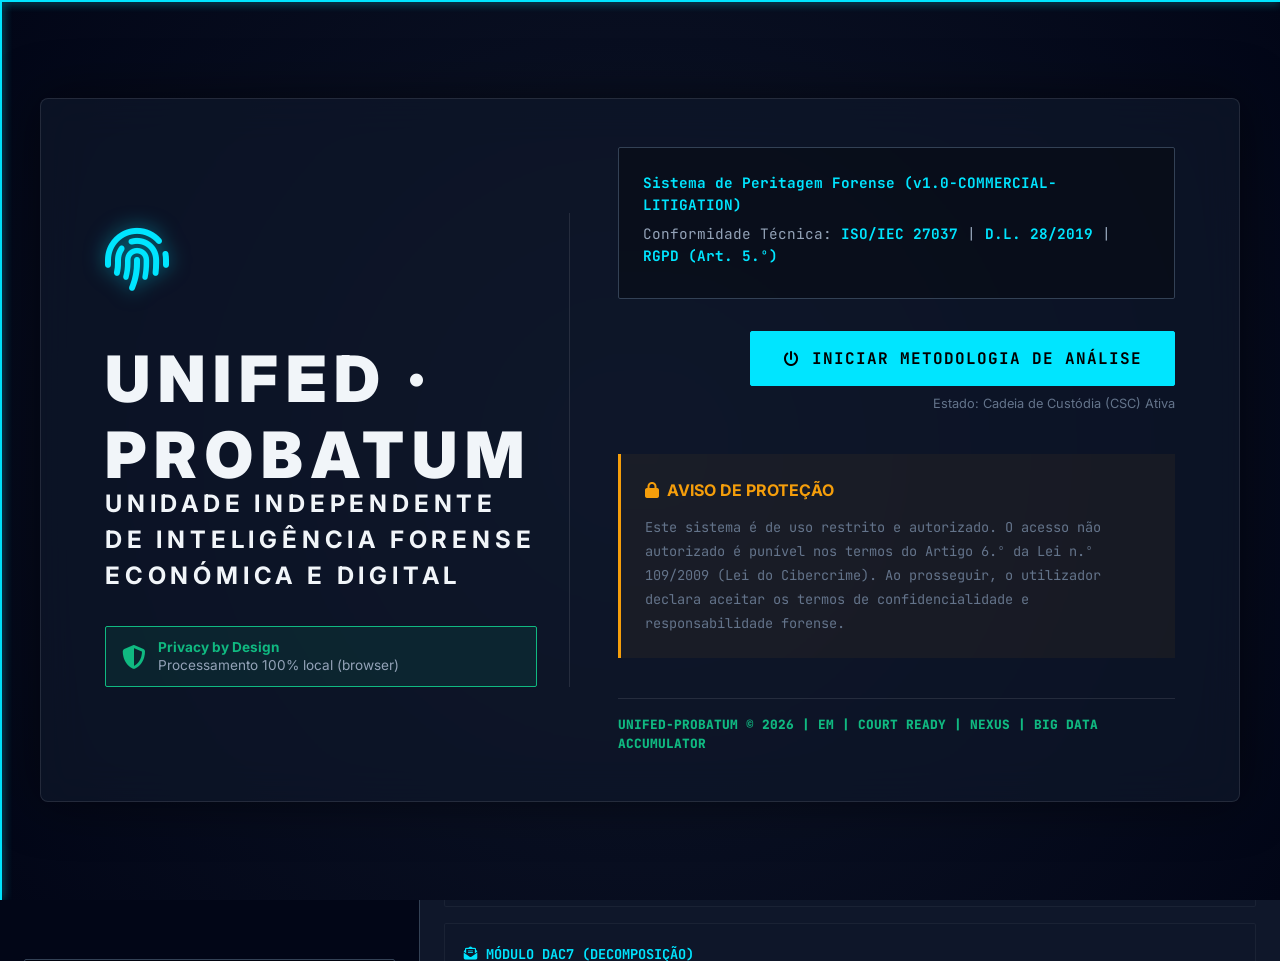
==== commit 87fbea5c: "Update index.html" ====
--- a/index.html
+++ b/index.html
@@ -57,8 +57,8 @@
          ──────────────────────────────────────────────────────────────────────────── -->
     <!-- CryptoJS (hash SHA‑256) -->
     <!-- R24-AUTH: config e autenticação carregados primeiro — obrigatório -->
-    <script src="config.js"></script>
-    <script src="auth.js"></script>
+     <!--<script src="config.js"></script>-->
+     <!--<script src="auth.js"></script>-->
     <script src="libs/crypto-js.min.js"></script>
 
     <!-- pdfMake (geração de PDF) — vfs_fonts DEVE preceder pdfmake.min.js -->
@@ -2023,4 +2023,4 @@
     </script>
 
 </body>
-</html>+</html>
